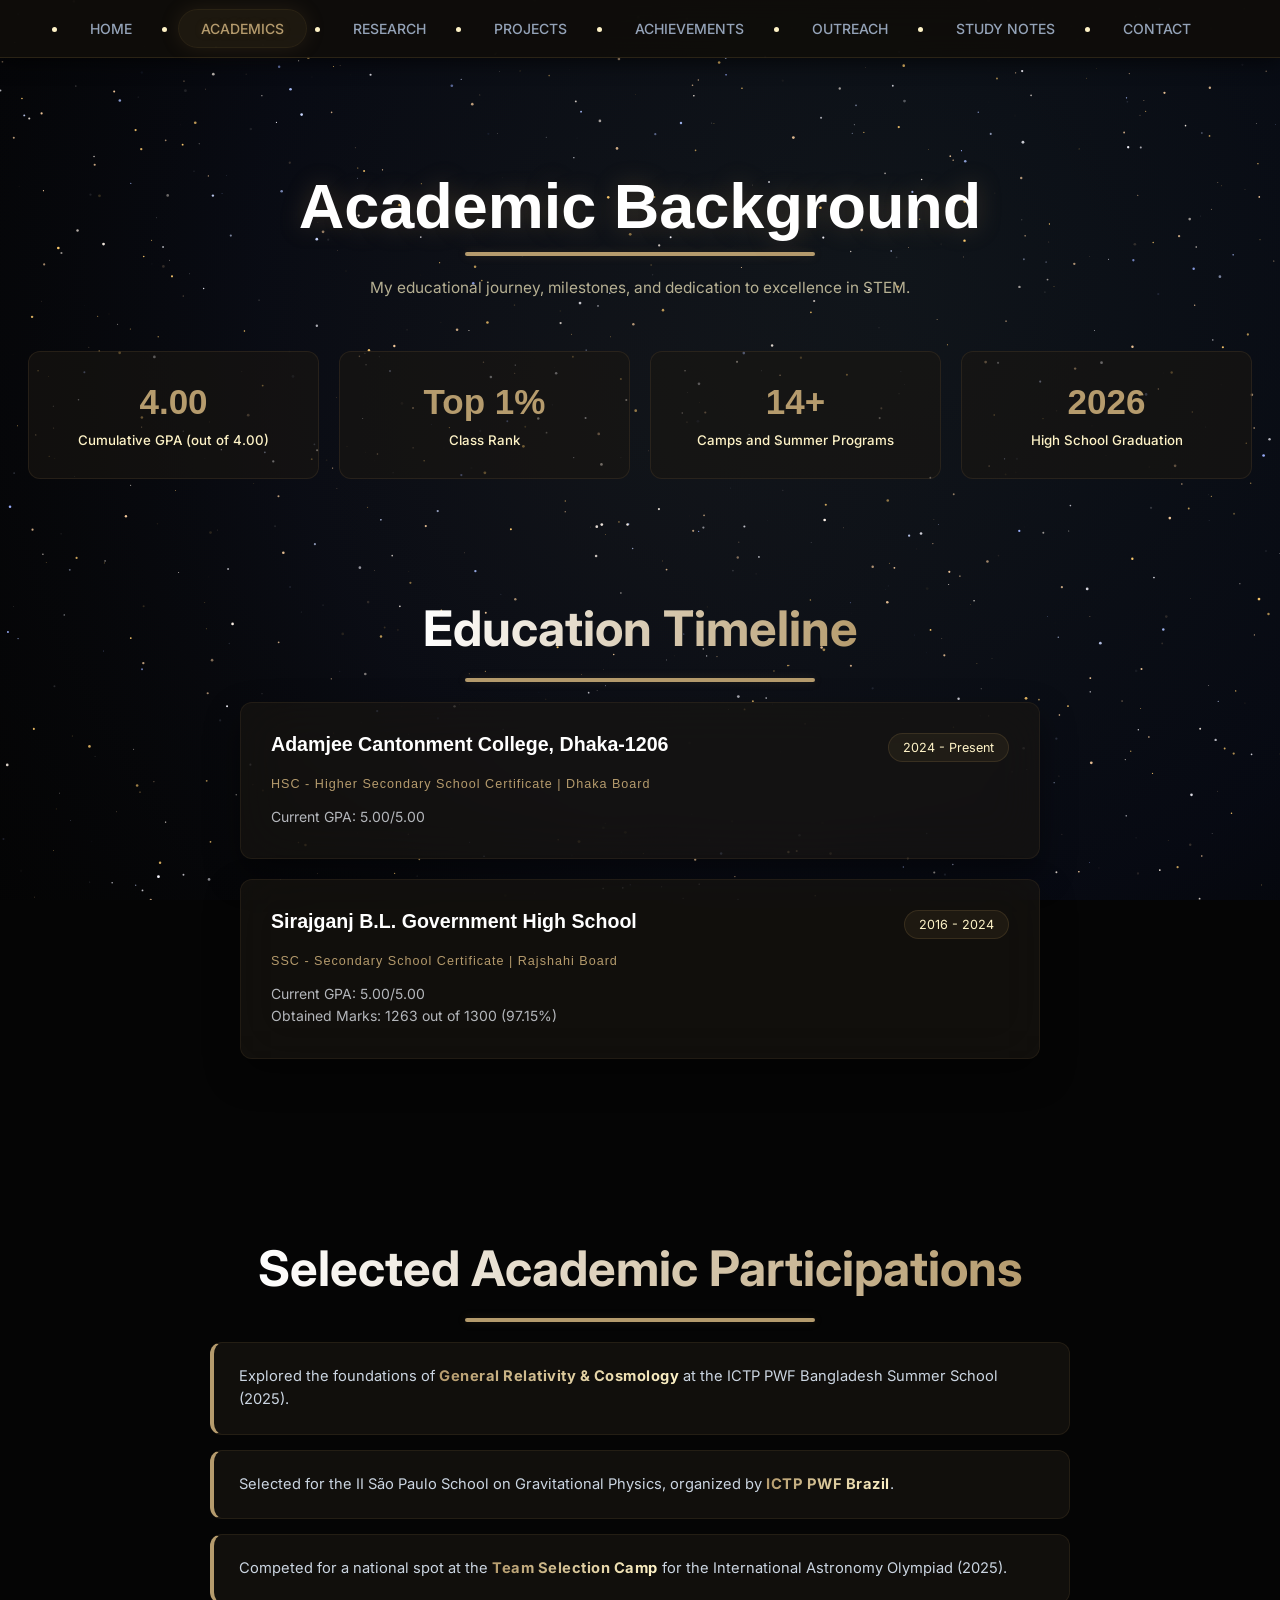
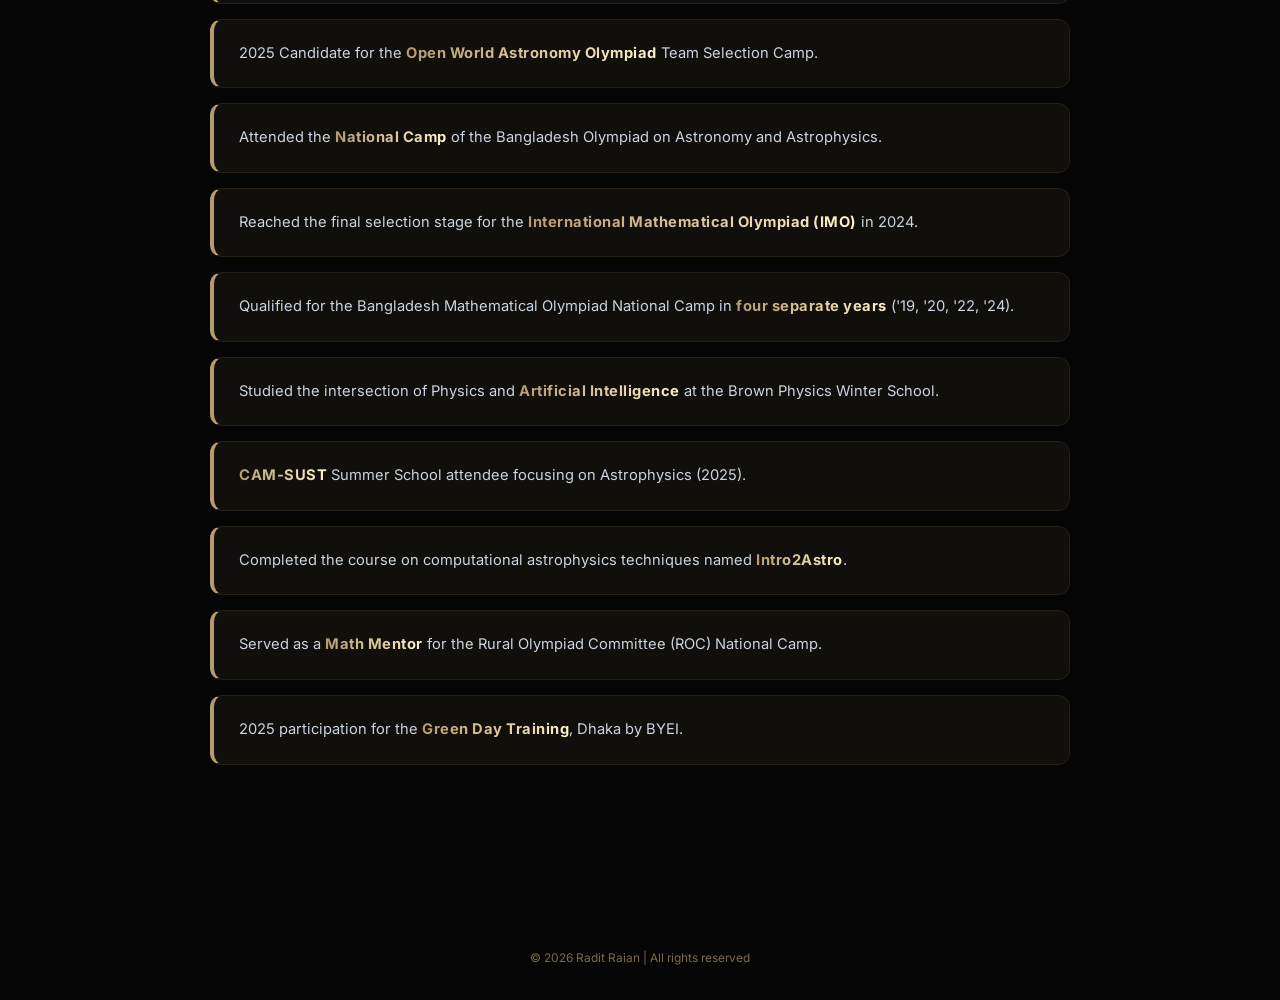
==== academics.html @ 9d78a3fc "Refined Zooming techniques" ====
<!DOCTYPE html>
<html lang="en">
<head>
  <meta charset="UTF-8">
  <meta name="viewport" content="width=device-width, initial-scale=1.0">
  <title>Academics | Radit Raian</title>
  
  <link rel="icon" type="image/png" href="https://i.postimg.cc/Qx4C6gTV/orion.png">

  <link rel="preconnect" href="https://fonts.googleapis.com">
  <link rel="preconnect" href="https://fonts.gstatic.com" crossorigin>
  <link href="https://fonts.googleapis.com/css2?family=Orbitron:wght@400;500;700;900&family=Rajdhani:wght@300;400;500;600;700&display=swap" rel="stylesheet">
  <link href="https://fonts.googleapis.com/css2?family=Inter:wght@400;500;700&family=Roboto:wght@400;700&display=swap" rel="stylesheet">
  
  <link rel="stylesheet" href="styles.css">
</head>
<body>

  <canvas id="cosmos-engine"></canvas>
  
  <div class="aurora-wrap">
    <div class="aurora-wave"></div>
  </div>

  <nav class="navbar">
    <ul class="nav-list">
      <li><a href="index.html" class="nav-link">HOME</a></li>
      <li><a href="academics.html" class="nav-link active">ACADEMICS</a></li>
      <li><a href="research.html" class="nav-link">RESEARCH</a></li>
      <li><a href="projects.html" class="nav-link">PROJECTS</a></li>
      <li><a href="achievements.html" class="nav-link">ACHIEVEMENTS</a></li>
      <li><a href="outreach.html" class="nav-link">OUTREACH</a></li>
      <li><a href="studynotes.html" class="nav-link">STUDY NOTES</a></li>
      <li><a href="contact.html" class="nav-link">CONTACT</a></li>
    </ul>
  </nav>

  <main style="padding-top: 100px;"> 
  
    <section class="academic-hero active">
      <h1 class="hero-title">Academic Background</h1>
      <div class="hero-underline"></div>
      <p class="hero-subtitle">
        My educational journey, milestones, and dedication to excellence in STEM.
      </p>
  
      <div class="stats-grid">
        
        <div class="stat-card">
          <div class="stat-number">4.00</div>
          <div class="stat-label">Cumulative GPA (out of 4.00)</div>
        </div>
  
        <div class="stat-card">
          <div class="stat-number">Top 1%</div>
          <div class="stat-label">Class Rank</div>
        </div>
  
        <div class="stat-card">
          <div class="stat-number">14+</div>
          <div class="stat-label">Camps and Summer Programs</div>
        </div>
  
        <div class="stat-card">
          <div class="stat-number">2026</div>
          <div class="stat-label">High School Graduation</div>
        </div>
  
      </div>
    </section>
  
    <section id="education" class="active" style="margin-top: 0px;">
  
        <div class="section-header-center">
         <h2 class="section-title">Education Timeline</h2>
         <div class="hero-underline"></div>
        </div>
      
      <div class="education-container">
        
        <div class="edu-card">
          <div class="edu-header">
            <div class="edu-info">
              <h3>Adamjee Cantonment College, Dhaka-1206</h3>
            </div>
            <div class="edu-date">2024 - Present</div>
                        <div style="color: #b59b6d; font-family: 'Segoe UI', sans-serif; font-size: 0.9rem; font-weight: 500; margin-top: 5px; letter-spacing: 1px;">
          HSC - Higher Secondary School Certificate | Dhaka Board
        </div>
          </div>
          <p class="edu-desc">
            Current GPA: 5.00/5.00
          </p>
        </div>
  
        <div class="edu-card">
          <div class="edu-header">
            <div class="edu-info">
              <h3>Sirajganj B.L. Government High School</h3>
            </div>
            <div class="edu-date">2016 - 2024</div>
                        <div style="color: #b59b6d; font-family: 'Segoe UI', sans-serif; font-size: 0.9rem; font-weight: 500; margin-top: 5px; letter-spacing: 1px;">
          SSC - Secondary School Certificate | Rajshahi Board
        </div>
          </div>
          <p class="edu-desc">
            Current GPA: 5.00/5.00 <br>
            Obtained Marks: 1263 out of 1300 (97.15%)
          </p>
        </div>
  
      </div>
    </section>

    <section id="participations" class="active" style="margin-top: 60px; margin-bottom: 80px;">
  
  <div class="section-header-center">
    <h2 class="section-title">Selected Academic Participations</h2>
    <div class="hero-underline"></div>
  </div>

  <div class="participation-container">

    <div class="part-card">
      <p class="part-text">
        Explored the foundations of <span class="gradient-text">General Relativity & Cosmology</span> at the ICTP PWF Bangladesh Summer School (2025).
      </p>
    </div>

    <div class="part-card">
      <p class="part-text">
        Selected for the II São Paulo School on Gravitational Physics, organized by <span class="gradient-text">ICTP PWF Brazil</span>.
      </p>
    </div>

    <div class="part-card">
      <p class="part-text">
        Competed for a national spot at the <span class="gradient-text">Team Selection Camp</span> for the International Astronomy Olympiad (2025).
      </p>
    </div>

    <div class="part-card">
      <p class="part-text">
        2025 Candidate for the <span class="gradient-text">Open World Astronomy Olympiad</span> Team Selection Camp.
      </p>
    </div>

    <div class="part-card">
      <p class="part-text">
        Attended the <span class="gradient-text">National Camp</span> of the Bangladesh Olympiad on Astronomy and Astrophysics.
      </p>
    </div>

    <div class="part-card">
      <p class="part-text">
        Reached the final selection stage for the <span class="gradient-text">International Mathematical Olympiad (IMO)</span> in 2024.
      </p>
    </div>

    <div class="part-card">
      <p class="part-text">
        Qualified for the Bangladesh Mathematical Olympiad National Camp in <span class="gradient-text">four separate years</span> ('19, '20, '22, '24).
      </p>
    </div>

    <div class="part-card">
      <p class="part-text">
        Studied the intersection of Physics and <span class="gradient-text">Artificial Intelligence</span> at the Brown Physics Winter School.
      </p>
    </div>

    <div class="part-card">
      <p class="part-text">
        <span class="gradient-text">CAM-SUST</span> Summer School attendee focusing on Astrophysics (2025).
      </p>
    </div>

    <div class="part-card">
      <p class="part-text">
        Completed the course on computational astrophysics techniques named <span class="gradient-text">Intro2Astro</span>.
      </p>
    </div>

    <div class="part-card">
      <p class="part-text">
        Served as a <span class="gradient-text">Math Mentor</span> for the Rural Olympiad Committee (ROC) National Camp.
      </p>
    </div>

    <div class="part-card">
      <p class="part-text">
        2025 participation for the <span class="gradient-text">Green Day Training</span>, Dhaka by BYEI.
      </p>
    </div>

  </div>
</section>
  
  </main>

  <script src="script.js"></script>
</body>

<footer>© 2026 Radit Raian | All rights reserved</footer>

</html>
---- styles.css ----
/* ==========================================================================
   1. CORE RESET & GLOBAL (REFINED ANTIQUE GOLD)
   ========================================================================== */
* { 
    margin: 0; 
    padding: 0; 
    box-sizing: border-box; 
}

html {
    width: 100%; 
    min-height: 100%;
    background: #050505; 
    font-size: 14px; /* Standard base for rem scaling */
    font-family: 'Inter', sans-serif; 
    scroll-behavior: smooth;
    overflow-x: hidden;
}

body {
    width: 100%; 
    min-height: 100%;
    background: transparent; 
    color: #fef3c7; /* Soft parchment text */
}


/* ==========================================================================
   2. CANVAS & AURORA (DUSK AMBER BLOOM)
   ========================================================================== */
#cosmos-engine {
    position: fixed; 
    top: 0; 
    left: 0;
    width: 100vw; 
    height: 100vh;
    z-index: -1; 
    display: block;
}

.aurora-wrap {
    position: fixed; 
    top: 0; 
    left: 0;
    width: 100%; 
    height: 100%;
    pointer-events: none; 
    overflow: hidden;
    z-index: -2; 
}

.aurora-wave {
    position: absolute;
    top: -25%; 
    left: -25%;
    width: 150%; 
    height: 150%;
    /* Muted Amber Nebula */
    background: radial-gradient(
        circle at center,
        rgba(154, 124, 73, 0.06) 0%,   /* Soft Antique Gold */
        rgba(101, 87, 53, 0.03) 40%,   /* Faded Sepia */
        transparent 75%
    );
    filter: none; 
    animation: auroraPulse 2000s ease-in-out infinite alternate;
    will-change: transform, opacity;
    transform: translateZ(0); 
    pointer-events: none;
}

@keyframes auroraPulse {
    0% { transform: scale(1); opacity: 0.3; }
    100% { transform: scale(1.15); opacity: 0.5; }
}

@keyframes auroraMove {
    0% { transform: rotate(0deg) translateX(0); }
    50% { transform: rotate(25deg) translateX(60px); }
    100% { transform: rotate(0deg) translateX(0); }
}


/* ==========================================================================
   3. HEADER NAVIGATION (ANTIQUE GLASS)
   ========================================================================== */
header.top-panel {
    position: fixed; 
    top: 0; 
    left: 0;
    width: 100%; 
    height: 85px;
    background: rgba(15, 13, 10, 0.94); /* Warm dark panel */
    backdrop-filter: blur(15px);
    -webkit-backdrop-filter: blur(15px);
    border-bottom: 1px solid rgba(154, 124, 73, 0.15); /* Faded metallic edge */
    display: flex; 
    justify-content: center; 
    align-items: center;
    z-index: 1000;
}

.nav-list { 
    display: flex; 
    gap: 24px; 
}

.nav-link {
    color: #94a3b8; 
    text-decoration: none; 
    font-weight: 500;
    padding: 10px 22px; 
    border-radius: 50px;
    transition: all 0.4s ease;
}

.nav-link.active, .nav-link:hover {
    color: #b59b6d; /* Muted Gold Text */
    background: rgba(154, 124, 73, 0.1);
    box-shadow: 0 0 20px rgba(154, 124, 73, 0.15);
    border: 1px solid rgba(154, 124, 73, 0.1);
    text-shadow: 0 0 10px rgba(154, 124, 73, 0.2);
}


/* ==========================================================================
   4. HERO SECTION (FADED GLOW)
   ========================================================================== */
#hero { 
    min-height: 100vh; 
    display: flex; 
    align-items: center; 
    justify-content: center; 
    padding-top: 85px; 
    max-width: 1400px; 
    margin: 0 auto; 
}

.hero-grid { 
    display: grid; 
    grid-template-columns: 1.2fr 0.8fr; 
    gap: 60px; 
    align-items: center; 
    width: 100%; 
    padding: 0 2rem; 
}

.hero-text-content { 
    text-align: left; 
}

.name-title { 
    font-size: clamp(2.8rem, 6vw, 4.5rem); 
    font-weight: 700; 
    margin-bottom: 8px; 
    color: #ffffff; 
    letter-spacing: -1.5px; 
    text-shadow: 0 0 25px rgba(154, 124, 73, 0.3); /* */
}

.subtitle { 
    font-size: 1.4rem; 
    color: #b59b6d; /* Muted Antique Gold */
    font-weight: 500; 
    margin-bottom: 25px; 
    text-shadow: 0 0 15px rgba(154, 124, 73, 0.2); 
}

.title-divider { 
    width: 350px; 
    height: 3px; 
    margin: 0px 0 16px; 
    background: linear-gradient(90deg, transparent, #b59b6d, transparent); 
    opacity: 0.5;
}

.bio-text {
    font-family: 'Segoe UI', sans-serif; 
    font-weight: 300; 
    font-size: 1.05rem; 
    line-height: 1.5;
    color: rgba(254, 243, 199, 0.8); 
    text-align: justify;
    margin-top: 10px; 
    margin-bottom: 30px; 
    max-width: 600px;
}

.social-links { 
    display: flex; 
    gap: 15px; 
    margin-bottom: 30px; 
}

.social-btn {
    width: 42px; 
    height: 42px; 
    border-radius: 50%;
    background: rgba(255, 255, 255, 0.05); 
    border: 1px solid rgba(154, 124, 73, 0.2);
    display: flex; 
    justify-content: center; 
    align-items: center; 
    transition: all 0.3s ease; 
    color: #fff;
}

.social-btn:hover { 
    background: rgba(45, 40, 30, 0.5); 
    border-color: #b59b6d; 
    transform: translateY(-4px); 
    box-shadow: 0 10px 25px rgba(0, 0, 0, 0.3); 
}

.social-btn svg { 
    width: 20px; 
    height: 20px; 
    fill: currentColor; 
}

.hero-image-content { 
    display: flex; 
    justify-content: center; 
    align-items: center; 
}

.profile-wrapper { 
    width: 360px; 
    height: 360px; 
    border-radius: 50%; 
    transition: transform 0.5s ease; 
}

.profile-pic { 
    width: 100%; 
    height: 100%; 
    border-radius: 50%; 
    object-fit: cover; 
    border: 4px solid rgba(154, 124, 73, 0.25); 
    box-shadow: 0 20px 60px rgba(0, 0, 0, 0.7), 0 0 50px rgba(154, 124, 73, 0.15); 
}

.profile-wrapper:hover { 
    transform: scale(1.03); 
}


/* ==========================================================================
   5. SECTIONS & STATS 
   ========================================================================== */
section:not(#hero) { 
    max-width: 1400px; 
    margin: 0 auto; 
    padding: 5rem 2rem; /* Reduced from 100px to be more compact */
    opacity: 0; 
    transform: translateY(2rem); 
    transition: all 0.8s cubic-bezier(0.4, 0, 0.2, 1); 
}

section.active { 
    opacity: 1; 
    transform: translateY(0); 
}

.stats-group { 
    display: grid; 
    grid-template-columns: repeat(3, 1fr); 
    gap: 15px; 
    margin-bottom: 40px; 
    width: 100%;
}

.stat-tag {
    display: flex; 
    justify-content: center; 
    align-items: center;
    width: 100%;
    padding: 12px 10px; 
    border-radius: 50px;
    background: rgba(45, 40, 30, 0.5); /* */
    border: 1px solid rgba(154, 124, 73, 0.25); 
    font-family: 'Segoe UI', sans-serif; 
    font-size: 0.95rem; 
    font-weight: 600; 
    color: #b59b6d; /* */
    transition: all 0.3s ease;
    cursor: default;
}

.stat-tag:hover { 
    background: rgba(154, 124, 73, 0.12); 
    border-color: #b59b6d; 
    transform: translateY(-3px); 
    box-shadow: 0 8px 20px rgba(154, 124, 73, 0.1);
}

@media (max-width: 768px) {
    .stats-group {
        grid-template-columns: repeat(2, 1fr);
    }
}


/* ==========================================================================
   6. GRID & ANTIQUE GLASS CARDS
   ========================================================================== */
.grid { 
    display: grid; 
    grid-template-columns: repeat(auto-fit, minmax(320px, 1fr)); 
    gap: 30px; 
}

.item, .narrative-card, .edu-card { 
    background: rgba(25, 22, 18, 0.6) !important; /* Muted Espresso */
    backdrop-filter: blur(25px); 
    border-radius: 25px; 
    border: 1px solid rgba(154, 124, 73, 0.12) !important; 
    padding: 55px 40px; 
    text-align: center; 
    transition: all 0.5s ease; 
    box-shadow: 0 15px 35px rgba(0, 0, 0, 0.4);
}

.item:hover, .edu-card:hover { 
    transform: translateY(-12px); 
    border-color: rgba(154, 124, 73, 0.35) !important; 
    background: rgba(25, 22, 18, 0.7) !important;
    box-shadow: 0 25px 60px rgba(0, 0, 0, 0.6), 0 0 30px rgba(154, 124, 73, 0.08); 
}


/* ==========================================================================
   7. FOOTER & SCROLLBAR
   ========================================================================== */
footer { 
    text-align: center; 
    padding: 35px 0; 
    font-size: 0.85rem; 
    color: #7d6a4a; 
}

::-webkit-scrollbar { 
    width: 6px; 
}

::-webkit-scrollbar-track { 
    background: #050505; 
}

::-webkit-scrollbar-thumb { 
    background: linear-gradient(180deg, #b59b6d, #7d6a4a); 
    border-radius: 10px; 
}

::selection { 
    background: rgba(154, 124, 73, 0.2); 
    color: #fff; 
}


/* ==========================================================================
   8. RESPONSIVE & ACADEMICS
   ========================================================================== */
@media (max-width: 1024px) {
    .hero-grid { grid-template-columns: 1fr; text-align: center; gap: 40px; }
    .hero-text-content { text-align: center; align-items: center; }
    .social-links, .stats-group { justify-content: center; }
    .hero-image-content { order: -1; }
    .profile-wrapper { width: 300px; height: 300px; }
}

section.active {
    opacity: 1 !important;
    transform: translateY(0) !important;
    visibility: visible !important;
}

.edu-info h3 { font-size: 1.4rem; color: #ffffff; margin-bottom: 5px; font-family: 'Segoe UI', sans-serif; font-weight: 700; }
.edu-degree { color: #b59b6d; font-size: 1rem; font-family: 'Segoe UI', sans-serif;text-align: left !important; }
.edu-date { font-size: 0.9rem; color: #fef3c7; background: rgba(154, 124, 73, 0.1); padding: 6px 14px; border-radius: 20px; border: 1px solid rgba(154, 124, 73, 0.2); }
.edu-desc { color: rgba(209, 213, 219, 0.85); font-size: 1rem; line-height: 1.7; }

/* ==========================================================================
   CV SECTION & RESEARCH GRID (REFINED ANTIQUE GOLD)
   ========================================================================== */

/* --- 1. KILL THE SECTION GAP --- */
#cv-section-wrapper {
    padding-top: 0 !important;   /* Overrides the global 100px padding */
    margin-top: -60px !important; /* Pulls it up into the Research Interest section's bottom gap */
}

/* --- 2. THE CARD (Centering & Proximity) --- */
.cv-status-card {
    display: flex !important;
    flex-direction: column !important;
    align-items: center !important;
    justify-content: center !important;
    max-width: 800px;
    margin: 0 auto !important;
    padding: 0 !important;      /* Removes internal space inside the card */
    background: transparent;    /* Makes it look seamless with the starfield */
    border: none;               /* Removes border so only the big button shows */
}

/* --- 3. THE BIG BUTTON (Antique Gold Re-skin) --- */
.btn-beyond {
    display: inline-flex !important;   /* Centers icon and text */
    align-items: center !important;    /* Pulls icon down to text center */
    justify-content: center !important;
    gap: 15px;                         
    padding: 18px 45px;                /* Larger hit-area */
    background: #b59b6d;               /* Muted Antique Gold */
    color: #050505 !important;         /* Dark contrast for premium look */
    border-radius: 50px;
    text-decoration: none !important;
    font-family: 'Segoe UI', sans-serif;
    font-weight: 700;
    font-size: 1.15rem;                /* Bigger font for better visibility */
    line-height: 1 !important;         /* Deletes ghost spacing */
    transition: all 0.3s ease;
    box-shadow: 0 0 20px rgba(181, 155, 109, 0.3);
}

.btn-beyond i {
    font-size: 1.4rem;
    display: flex !important;
    align-items: center !important;
    line-height: 0 !important;         /* Mathematical centering */
    margin-top: 1px !important;
}

.btn-beyond:hover {
    background: #c9b084;               /* Lighter gold hover state */
    transform: translateY(-3px);
    box-shadow: 0 10px 25px rgba(181, 155, 109, 0.5);
}

/* --- Research Grid Layout --- */
.research-initiative-grid {
    display: grid;
    grid-template-columns: repeat(3, 1fr);
    gap: 30px;
    max-width: 1200px;
    margin: 40px auto;
    padding: 0 20px;
}

/* --- The Research Card (Espresso Glass) --- */
.research-box {
    background: rgba(25, 22, 18, 0.6);
    border: 1px solid rgba(154, 124, 73, 0.15);
    border-radius: 1.25rem;
    overflow: hidden;
    transition: all 0.3s ease;
    display: flex;
    flex-direction: column;
}

.research-box:hover {
    transform: translateY(-10px);
    border-color: #b59b6d; /* Muted Gold glow on hover */
    box-shadow: 0 15px 40px rgba(0, 0, 0, 0.6), inset 0 0 15px rgba(154, 124, 73, 0.05);
}

/* --- Top Image Styling --- */
.box-image-wrap {
    width: 100%;
    height: 180px;
    overflow: hidden;
    border-bottom: 1px solid rgba(154, 124, 73, 0.15);
}

.box-image-wrap img {
    width: 100%;
    height: 100%;
    object-fit: cover; /* Ensures image fills space without stretching */
    filter: none !important; /* Ensuring no image filters are applied as per order */
    transition: transform 0.5s ease;
}

.research-box:hover .box-image-wrap img {
    transform: scale(1.1); /* Subtle zoom on hover */
}

/* --- Internal Content --- */
.box-content {
    padding: 25px;
    text-align: center;
    display: flex;
    flex-direction: column;
    align-items: center;
}

.box-content h3 {
    font-family: 'Segoe UI', sans-serif;
    color: #ffffff;
    font-size: 1.4rem;
    margin-bottom: 12px;
}

.box-content p {
    color: #d1d5db; /* Desaturated grey for old-paper feel */
    font-size: 0.9rem;
    line-height: 1.5;
    margin-bottom: 20px;
    height: 60px; /* Keeps button alignment consistent */
}

/* --- Mobile Responsiveness --- */
@media (max-width: 900px) {
    .research-initiative-grid {
        grid-template-columns: 1fr;
    }
}

/* ======================== EDUCATION SECTION (REFINED ANTIQUE GOLD) ======================== */

/* 1. The Container */
.education-container {
  display: flex;
  flex-direction: column;
  gap: 20px;
  max-width: 800px;
  margin: 0 auto;
}

/* 2. The Card Design */
.edu-card {
  background: rgba(25, 22, 18, 0.6); /* Muted Espresso Glass */
  border: 1px solid rgba(154, 124, 73, 0.15); /* Faded metallic edge */
  border-radius: 12px;
  padding: 30px;
  transition: all 0.3s ease;
  position: relative;
  overflow: hidden;
}

/* 3. Hover Effect (The Amber Glow) */
.edu-card:hover {
  background: rgba(154, 124, 73, 0.1);
  border-color: rgba(181, 155, 109, 0.4);
  transform: translateY(-5px);
  box-shadow: 0 10px 30px rgba(0, 0, 0, 0.5), inset 0 0 15px rgba(154, 124, 73, 0.05);
  align-items: flex-start; /* Ensures content pins to the left */
}

/* 4. Header Layout */
.edu-header {
  display: flex;
  justify-content: space-between;
  align-items: flex-start;
  margin-bottom: 15px;
  flex-wrap: wrap;
  gap: 10px;
}

.edu-info h3 {
  font-size: 1.4rem;
  color: #ffffff;
  margin-bottom: 5px;
  font-family: 'Segoe UI', sans-serif;
  font-weight: 700;
}

.edu-degree {
  color: #b59b6d; /* Muted Antique Gold */
  font-size: 1rem;
  font-family: 'Inter', sans-serif;
  text-align: left !important; /* Forces left alignment for all children */
}

/* 5. The Date Bubble */
.edu-date {
  font-size: 0.9rem;
  color: #fef3c7;
  background: rgba(154, 124, 73, 0.1);
  padding: 6px 14px;
  border-radius: 20px;
  border: 1px solid rgba(154, 124, 73, 0.2);
}

/* 6. Description Text */
.edu-desc {
  color: rgba(209, 213, 219, 0.85);
  font-size: 1rem;
  line-height: 1.6;
  text-align: left !important; /* Forces left alignment for all children */
}

/* ======================== ACADEMIC HERO HEADER ======================== */

.academic-hero {
  text-align: center;
  padding: 20px 20px;
  max-width: 1000px;
  margin: -40px auto 0 auto;
}

.hero-title {
  font-size: 4.5rem;
  font-weight: 700;
  color: #ffffff;
  margin-bottom: 10px;
  font-family: 'Segoe UI', sans-serif;
  text-shadow: 0 0 25px rgba(154, 124, 73, 0.3);
}

.hero-underline {
  width: 350px;
  height: 4px;
  background-color: #b59b6d; /* Muted Gold Color */
  margin: 0 auto 20px auto;
  border-radius: 2px;
  box-shadow: 0 0 10px rgba(154, 124, 73, 0.2);
}

.hero-subtitle {
  color: rgba(254, 243, 199, 0.7);
  font-size: 1.1rem;
  max-width: 600px;
  margin: 0 auto 50px auto;
  line-height: 1.6;
}

/* Stats Grid Layout */
.stats-grid {
  display: grid;
  grid-template-columns: repeat(auto-fit, minmax(200px, 1fr));
  gap: 20px;
}

/* Individual Stat Cards */
.stat-card {
  background: rgba(25, 22, 18, 0.6);
  border: 1px solid rgba(154, 124, 73, 0.15);
  padding: 30px 20px;
  border-radius: 12px;
  transition: all 0.3s ease;
}

.stat-card:hover {
  transform: translateY(-5px);
  border-color: #b59b6d;
  background: rgba(154, 124, 73, 0.1);
}

/* The Numbers */
.stat-number {
  font-size: 2.5rem;
  font-weight: 700;
  color: #b59b6d; /* Muted Gold */
  margin-bottom: 10px;
  font-family: 'Segoe UI', sans-serif;
}

/* The Labels */
.stat-label {
  color: #fef3c7;
  font-size: 0.95rem;
  font-weight: 500;
}

/* ======================== FORCE CENTER FIX ======================== */

.section-header-center {
  width: 100% !important;
  display: flex !important;
  flex-direction: column !important;
  align-items: center !important;
  justify-content: center !important;
  text-align: center !important;
  margin-top: -20px !important;
}

.section-header-center .section-title {
  font-size: 3.5rem !important;
  font-weight: 700 !important;
  text-align: center !important;
  margin: 0 auto 20px auto;
  display: inline-block !important;
  background: linear-gradient(90deg, #ffffff, #b59b6d); /* White-to-Gold Gradient */
  -webkit-background-clip: text;
  -webkit-text-fill-color: transparent;
}

.section-header-center .hero-underline {
  margin-left: auto !important;
  margin-right: auto !important;
  background-color: #b59b6d !important;
}

/* ======================== PARTICIPATION LIST (ANTIQUE STYLE) ======================== */

.participation-container {
  max-width: 900px;
  margin: 0 auto;
  display: flex;
  flex-direction: column;
  gap: 15px;
  padding: 0 20px;
}

.part-card {
  background: rgba(25, 22, 18, 0.6);
  border: 1px solid rgba(154, 124, 73, 0.15);
  padding: 22px 25px;
  border-radius: 12px;
  border-left: 4px solid #b59b6d; /* Antique Gold Sidebar */
  transition: all 0.3s ease;
  position: relative;
  overflow: hidden;
}

.part-card:hover {
  background: rgba(154, 124, 73, 0.1);
  transform: translateX(10px);
  border-color: rgba(181, 155, 109, 0.4);
  box-shadow: 0 4px 20px rgba(0, 0, 0, 0.3);
}

.part-text {
  color: #cbd5e1;
  font-size: 1.05rem;
  line-height: 1.6;
  margin: 0;
  font-family: 'Inter', sans-serif;
}

.gradient-text {
  background: linear-gradient(90deg, #b59b6d, #fef3c7); /* Gold-to-Parchment Gradient */
  -webkit-background-clip: text;
  background-clip: text;
  -webkit-text-fill-color: transparent;
  color: transparent;
  font-weight: 700;
  font-family: 'Inter', sans-serif;
  letter-spacing: 0.5px;
}

/* ======================== VISIBLE NAVIGATION BAR ======================== */
.navbar {
  display: flex;
  justify-content: center;
  align-items: center;
  padding: 20px 0;
  position: fixed;
  width: 100%;
  top: 0;
  left: 0;
  z-index: 1000;
  background: rgba(15, 13, 10, 0.94); /* Warm Dark Panel */
  backdrop-filter: blur(15px);
  border-bottom: 1px solid rgba(154, 124, 73, 0.2); 
  box-shadow: 0 4px 20px rgba(0, 0, 0, 0.6);
}

/* ==========================================================================
   RESEARCH PAGE (FULL EXPANDED ANTIQUE GOLD THEME - NO IMAGE FILTERS)
   ========================================================================== */

/* --- 1. Top Introduction Box --- */
.research-intro-box {
    max-width: 900px;
    margin: 0 auto 50px auto;
    /* Muted Espresso Glass logic */
    background: rgba(25, 22, 18, 0.6); 
    border: 1px solid rgba(154, 124, 73, 0.15);
    padding: 30px;
    border-radius: 12px;
    text-align: center;
    color: #dbd7d1; /* Desaturated grey for old-paper feel */
    font-size: 1.1rem;
    line-height: 1.6;
    backdrop-filter: blur(5px);
    transition: all 0.4s ease;
}

.blue-highlight {
    /* Updated from blue to Antique Gold */
    color: #b59b6d; 
    font-weight: 700;
}

/* --- 2. The Main Card Container --- */
.project-long-card {
    max-width: 950px; 
    margin: 0 auto 40px auto;
    background: rgba(25, 22, 18, 0.75);
    /* Faded Gold Border logic */
    border: 1px solid rgba(154, 124, 73, 0.15); 
    border-radius: 16px;
    padding: 30px; 
    transition: all 0.3s ease;
    overflow: hidden;
    position: relative;
}

/* Hover Effect: Lifts up and soft amber glow */
.project-long-card:hover {
    border-color: rgba(181, 155, 109, 0.4);
    transform: translateY(-5px);
    box-shadow: 0 15px 40px rgba(0, 0, 0, 0.6), inset 0 0 20px rgba(154, 124, 73, 0.05);
}

/* --- 3. The Split Layout (Image Left, Text Right) --- */
.project-grid-layout {
    display: flex !important; 
    flex-direction: row;
    align-items: stretch;     
    gap: 35px;                
}

/* The Image Box column */
.project-img-col {
    flex: 0 0 320px; 
    border-radius: 12px;
    overflow: hidden;
    border: 1px solid rgba(154, 124, 73, 0.2);
    position: relative;
    min-height: 240px; 
}

.project-img {
    width: 100%;
    height: 100%;
    object-fit: cover; 
    /* EFFECT REMOVED: No sepia or brightness filters applied here */
    filter: none !important; 
    display: block;
    transition: transform 0.6s cubic-bezier(0.165, 0.84, 0.44, 1);
}

/* Image zooms slightly when you hover the card */
.project-long-card:hover .project-img {
    transform: scale(1.1);
}

/* The Text Content column */
.project-content-col {
    flex: 1; 
    display: flex;
    flex-direction: column;
    justify-content: center; 
}

/* --- 4. Typography & Details --- */
.project-title-group h3 {
    color: #ffffff;
    font-size: 1.8rem;
    margin: 0 0 5px 0;
    font-family: 'Segoe UI', sans-serif;
    font-weight: 700;
    letter-spacing: 0.5px;
    text-shadow: 0 0 15px rgba(154, 124, 73, 0.2);
}

.project-subtitle {
    /* Antique Gold Subtitle */
    color: #b59b6d; 
    font-size: 0.95rem;
    font-weight: 500;
    display: block;
    margin-bottom: 15px;
    font-family: 'Segoe UI', sans-serif;
    text-transform: uppercase;
    letter-spacing: 1.2px;
}

.project-description {
    color: #929191; 
    font-size: 1.05rem;
    line-height: 1.7;
    margin-bottom: 25px;
}

/* --- 5. Buttons (Synced with Antique Gold logic) --- */
.project-buttons {
    display: flex;
    gap: 15px;
    margin-top: auto; 
}

.btn-research, .btn-research-outline {
    padding: 10px 24px;
    border-radius: 30px;
    text-decoration: none;
    font-size: 0.9rem;
    font-weight: 600;
    transition: all 0.3s ease;
    font-family: 'Segoe UI', sans-serif;
    display: inline-flex;
    align-items: center;
    gap: 8px; 
    letter-spacing: 0.5px;
}

/* Primary Muted Gold Button */
.btn-research {
    border: 1px solid rgba(154, 124, 73, 0.4);
    color: #b59b6d;
    background: rgba(154, 124, 73, 0.08);
}

.btn-research:hover {
    background: #b59b6d;
    color: #050505; 
    transform: translateY(-2px);
    box-shadow: 0 5px 20px rgba(181, 155, 109, 0.3);
}

/* Secondary Outline Button */
.btn-research-outline {
    border: 1px solid rgba(154, 124, 73, 0.15);
    color: #94a3b8;
    background: transparent;
}

.btn-research-outline:hover {
    border-color: #b59b6d;
    color: #fef3c7;
    transform: translateY(-2px);
}

/* --- 6. Mobile Responsiveness --- */
@media (max-width: 850px) {
    .project-grid-layout {
        flex-direction: column !important;
        gap: 20px;
    }
    
    .project-img-col {
        width: 100%;
        flex: none;
        height: 220px; 
    }
    
    .project-long-card {
        padding: 25px;
    }
}

/* ================= PROJECTS PAGE SPECIFIC (REFINED ANTIQUE GOLD) ================= */

.project-container {
    max-width: 1050px;
    margin: 0 auto;
    padding: 0 20px;
}

.project-feature-card {
    /* Muted Espresso Glass logic */
    background: rgba(25, 22, 18, 0.65);
    border: 1px solid rgba(154, 124, 73, 0.15);
    border-radius: 20px;
    padding: 40px;
    backdrop-filter: blur(12px);
    transition: all 0.4s ease;
}

/* Hover Effect: Soft Golden Lift */
.project-feature-card:hover {
    border-color: rgba(181, 155, 109, 0.4);
    transform: translateY(-5px);
    box-shadow: 0 15px 40px rgba(0, 0, 0, 0.6), inset 0 0 25px rgba(154, 124, 73, 0.05);
}

.project-feature-grid {
    display: grid;
    grid-template-columns: 1.1fr 0.9fr;
    gap: 40px;
    margin-bottom: 40px;
    align-items: start; 
}

/* --- Improved Image Box for Scientific Plots --- */
.project-img-box {
    position: relative;
    border-radius: 12px;
    overflow: hidden;
    border: 1px solid rgba(154, 124, 73, 0.25);
    background: rgba(0, 0, 0, 0.3); 
    height: auto; 
}

.feature-img {
    width: 100%;
    height: auto;
    display: block;
    object-fit: contain; 
    /* IMAGE FILTER REMOVED: Keeping plot data original and clear */
    filter: none !important; 
    transition: transform 0.4s ease;
}

.project-img-box:hover .feature-img {
    transform: scale(1.02); 
}

/* --- Accuracy Badge Refinement --- */
.accuracy-badge {
    position: absolute;
    top: 12px;
    right: 12px;
    /* Updated to Muted Antique Gold */
    background: #b59b6d; 
    color: #050505; /* Contrast color for readability */
    padding: 6px 14px;
    border-radius: 20px;
    font-family: 'Segoe UI', sans-serif;
    font-weight: 700;
    font-size: 0.85rem;
    box-shadow: 0 0 15px rgba(181, 155, 109, 0.3);
    z-index: 10;
}

/* --- Tool Tags --- */
.tool-tags {
    display: flex;
    flex-wrap: wrap;
    gap: 8px;
    margin: 15px 0;
}

.tool-tags span {
    background: rgba(154, 124, 73, 0.1);
    border: 1px solid rgba(154, 124, 73, 0.2);
    /* Faded Gold Text */
    color: #fef3c7; 
    padding: 4px 12px;
    border-radius: 6px;
    font-size: 0.8rem;
    font-weight: 600;
    font-family: 'Inter', sans-serif;
    letter-spacing: 0.5px;
}

/* --- Detail Columns --- */
.project-details-grid {
    display: grid;
    grid-template-columns: repeat(3, 1fr);
    gap: 25px;
    border-top: 1px solid rgba(154, 124, 73, 0.15);
    padding-top: 30px;
}

.detail-item h4 {
    /* Muted Antique Gold */
    color: #b59b6d; 
    font-family: 'Segoe UI', sans-serif;
    font-size: 1.15rem;
    margin-bottom: 12px;
    display: flex;
    align-items: center;
    gap: 8px;
    letter-spacing: 0.5px;
}

.detail-item ul {
    list-style: none;
    padding: 0;
}

.detail-item li {
    color: #ffffff; /* Desaturated grey for old-paper feel */
    font-size: 0.9rem;
    margin-bottom: 8px;
    display: flex;
    gap: 8px;
    line-height: 1.4;
}

.detail-item li::before {
    content: '▹';
    color: #ffffff; /* Golden bullet point */
    font-weight: bold;
}

.project-footer-note {
    margin-top: 30px;
    padding-top: 20px;
    border-top: 1px dotted rgba(154, 124, 73, 0.15);
    font-size: 0.85rem;
    color: #7d6a4a; /* Muted brown-gold */
    text-align: center;
}

/* --- Responsive Layout --- */
@media (max-width: 850px) {
    .project-feature-grid {
        grid-template-columns: 1fr;
        gap: 25px;
    }
    
    .project-details-grid {
        grid-template-columns: 1fr;
        gap: 20px;
    }
    
    .project-img-box {
        max-height: 300px; 
    }

    .project-feature-card {
        padding: 25px;
    }
}
/* ==========================================================================
   OUTREACH & EXPERIENCE (MUTED ANTIQUE GOLD THEME)
   ========================================================================== */

/* --- Greyish Cosmic Slate Theme (Refined to Deep Espresso) --- */
.outreach-page {
    background-color: #050505 !important; /* Deep black for gold contrast */
}

.outreach-main {
    padding-top: 100px;
    padding-bottom: 80px;
}

/* --- The Glowing Headline (Amber "Old Light" Glow) --- */
.talk-headline {
    font-family: 'Inter', sans-serif;
    font-size: 2.2rem !important; 
    font-weight: 800 !important;
    line-height: 1.1;
    color: #ffffff;
    margin-bottom: 20px;
    /* Soft Sepia Halo */
    text-shadow: 0 0 15px rgba(181, 155, 109, 0.4), 
                 0 0 30px rgba(181, 155, 109, 0.2);
}

.outreach-tag {
    color: #b59b6d; /* Muted Antique Gold */
    font-family: 'Segoe UI', sans-serif;
    font-weight: 700;
    font-size: 1.1rem;
    text-transform: uppercase;
    letter-spacing: 3px;
    margin-bottom: 5px;
    display: block;
}

/* --- Card Refinements (Espresso Glass) --- */
.featured-talk-card {
    display: flex;
    max-width: 1100px;
    margin: 0 auto 60px;
    /* Espresso Glass Tint */
    background: rgba(25, 22, 18, 0.6); 
    border: 1px solid rgba(154, 124, 73, 0.15);
    border-radius: 24px;
    overflow: hidden;
    backdrop-filter: blur(20px);
    box-shadow: 0 20px 50px rgba(0, 0, 0, 0.4);
}

.talk-image-box {
    flex: 1;
    min-height: 25px;
}

.talk-image-box img {
    width: 100%;
    height: 100%;
    object-fit: cover;
    filter: none !important; /* Keeping images original as per order */
}

.talk-details {
    flex: 1.4;
    padding: 50px;
    display: flex;
    flex-direction: column;
    justify-content: center;
}

/* --- Pulsing Timeline (Gold) --- */
.exp-timeline {
    border-left: 2px solid rgba(154, 124, 73, 0.15);
    padding-left: 30px;
    margin-left: 20px;
    max-width: 900px;
    margin: 0 auto;
}

.exp-marker.pulsing {
    position: absolute;
    left: -37px;
    top: 8px;
    width: 12px;
    height: 12px;
    background: #b59b6d; /* Golden marker pulse */
    border-radius: 50%;
    animation: markerPulse 2s infinite ease-in-out;
}

@keyframes markerPulse {
    0% { box-shadow: 0 0 0 0 rgba(181, 155, 109, 0.7); }
    70% { box-shadow: 0 0 0 12px rgba(181, 155, 109, 0); }
    100% { box-shadow: 0 0 0 0 rgba(181, 155, 109, 0); }
}

.role-title {
    color: #fef3c7; /* Soft parchment white */
    font-family: 'Segoe UI', sans-serif;
    font-weight: 700;
    margin-bottom: 10px;
    display: block;
}

.talk-description, .card-description, .note-description {
    line-height: 1.8 !important;   /* Increases space between text lines */
    margin-bottom: 20px !important; /* Space before the next element */
    font-size: 1.1rem !important; 
    color: #fef3c7;                /* Slightly softer white to reduce visual noise */
}

/* --- Large Experience Header --- */
.experience-header-large {
    font-family: 'Inter', sans-serif;
    font-size: 2.8rem !important; 
    text-align: center;
    color: #fff;
    margin: 80px 0 50px;
    text-shadow: 0 0 20px rgba(181, 155, 109, 0.4); /* Amber star-glow */
}

/* --- Grid Container --- */
.glass-exp-grid {
    display: flex;
    flex-direction: column;
    gap: 35px;
    max-width: 1100px;
    margin: 0 auto;
    padding: 0 20px;
}

/* --- The Floating Glass Card (Espresso & Amber) --- */
.glass-exp-card {
    display: flex;
    background: rgba(25, 22, 18, 0.6); 
    border: 1px solid rgba(154, 124, 73, 0.15);
    border-radius: 25px;
    padding: 45px;
    backdrop-filter: blur(20px);
    transition: all 0.4s cubic-bezier(0.175, 0.885, 0.32, 1.275);
    box-shadow: 0 15px 35px rgba(0, 0, 0, 0.4);
}

.glass-exp-card:hover {
    transform: translateY(-10px) scale(1.01);
    border-color: #b59b6d; /* Antique Gold border glow */
    box-shadow: 0 20px 50px rgba(0, 0, 0, 0.6), inset 0 0 20px rgba(154, 124, 73, 0.05);
    background: rgba(28, 25, 23, 0.75);
}

/* --- Left Side: Institutional Logo --- */
.exp-card-left {
    flex-shrink: 0;
    margin-right: 45px;
    display: flex;
    align-items: flex-start;
}

.exp-image-wrap {
    width: 300px; 
    height: 250px; 
    border-radius: 15px;
    overflow: hidden;
    border: 1px solid rgba(154, 124, 73, 0.2);
    box-shadow: 0 8px 20px rgba(0, 0, 0, 0.3);
}

.exp-image-wrap img {
    width: 100%;
    height: 100%;
    object-fit: cover;
    filter: none !important; /* No image filters as requested */
    transition: transform 0.6s ease;
}

.glass-exp-card:hover .exp-image-wrap img {
    transform: scale(1.1);
}

/* --- Right Side: Content Area --- */
.exp-card-right {
    flex-grow: 1;
}

.exp-header-row {
    display: flex;
    justify-content: space-between;
    align-items: center;
    margin-bottom: 8px;
}

.exp-card-right h3 {
    font-family: 'Inter', sans-serif;
    font-size: 1.8rem;
    font-weight: 800;
    color: #fff;
    margin: 0;
}

.exp-timeframe {
    font-family: 'Segoe UI', sans-serif;
    color: #b59b6d; /* Antique Gold timeframe */
    font-weight: 700;
    font-size: 1.15rem;
    letter-spacing: 1px;
}

.exp-role-title {
    display: block;
    color: #fef3c7; /* Soft parchment white */
    font-family: 'Segoe UI', sans-serif;
    font-weight: 700;
    font-size: 1.2rem;
    margin-bottom: 20px;
    text-transform: uppercase;
    letter-spacing: 1px;
}

/* --- Bulleted List (Golden Sidebar) --- */
.exp-bullets {
    list-style: none;
    padding: 0;
    margin: 0;
}

.exp-bullets li {
    position: relative;
    padding-left: 28px;
    color: #767674; /* Desaturated grey for old-paper vibe */
    line-height: 1.7;
    margin-bottom: 12px;
    font-size: 1.05rem;
    font-family: 'Inter', sans-serif;
}

.exp-bullets li::before {
    content: "▹"; 
    position: absolute;
    left: 0;
    color: #b59b6d; /* Golden geometric bullet */
    font-weight: bold;
}

/* --- Mobile Responsiveness --- */
@media (max-width: 900px) {
    .glass-exp-card { flex-direction: column; text-align: center; padding: 30px; }
    .exp-card-left { margin-right: 0; margin-bottom: 25px; justify-content: center; }
    .exp-image-wrap { width: 100%; max-width: 350px; height: 200px; }
    .exp-header-row { flex-direction: column; gap: 10px; }
    .exp-bullets li { padding-left: 0; }
    .exp-bullets li::before { display: none; }
}

/* --- Master Achievement Reset --- */
.achievements-wrap {
    width: 95% !important;
    max-width: 1400px !important;
    margin: 40px auto !important; /* Reduces top/bottom gaps */
    padding: 0 !important;
}

/* --- The Gold Heading Line --- */
.academic-heading-wrap {
    border-left: 4px solid #fef3c7 !important;
    padding-left: 20px !important;
    margin-bottom: 30px !important;
    text-align: left !important;
}

.academic-heading-wrap h2 {
    font-family: 'Segoe UI', sans-serif !important;
    font-size: 2.2rem !important;
    color: #ffffff !important;
    margin: 0 !important;
}

/* --- 1400px Aurora Medal Bars --- */
.medal-bar-card {
    display: flex !important;
    align-items: center !important;
    background: rgba(15, 23, 42, 0.3) !important;
    backdrop-filter: blur(15px) !important;
    border-radius: 20px !important;
    padding: 25px 40px !important; /* Bigger float boxes */
    margin-bottom: 12px !important; /* Minimal gap between bars */
    width: 100% !important;
    max-width: 1400px !important;
    transition: 0.4s ease !important;
    overflow: visible !important;
}

/* --- The Soft Aurora Bloom --- */
.medal-accent {
    width: 10px !important;
    height: 60px !important;
    border-radius: 50px !important;
    margin-right: 35px !important;
    position: relative !important;
}

.medal-accent::after {
    content: '' !important;
    position: absolute !important;
    top: 50%; left: 50% !important;
    transform: translate(-50%, -50%) !important;
    width: 180% !important; height: 140% !important;
    filter: blur(20px) !important; /* Softer glow like aurora */
    opacity: 0.5 !important;
    z-index: -1 !important;
}

/* Medal Colors */
.medal-gold { border: 1px solid rgba(255, 204, 51, 0.4) !important; }
.medal-gold .medal-accent, .medal-gold .medal-accent::after { background: #ffcc33 !important; }

.medal-silver { border: 1px solid rgba(226, 232, 240, 0.4) !important; }
.medal-silver .medal-accent, .medal-silver .medal-accent::after { background: #cbd5e1 !important; }

.medal-bronze { border: 1px solid rgba(205, 127, 50, 0.4) !important; }
.medal-bronze .medal-accent, .medal-bronze .medal-accent::after { background: #cd7f32 !important; }

.medal-winner { border: 1px solid rgba(229, 227, 225, 0.4) !important; }
.medal-winner .medal-accent, .medal-winner .medal-accent::after { background: #fff !important; }

/* Text Scaling */
.medal-info h3 { font-size: 1.6rem !important; color: #fff !important; margin: 0 !important; }
.medal-info p { font-size: 1.05rem !important; color: #cbd5e1 !important; margin: 5px 0 0 0 !important; }

/* --- High-Density National Cards (No Vertical Bar) --- */
.achieve-card.national-v {
    position: relative;
    background: rgba(15, 23, 42, 0.3);
    backdrop-filter: blur(20px);
    border: 1px solid rgba(255, 255, 255, 0.05);
    border-radius: 12px;
    padding: 25px 35px; /* Ample space to prevent minimized fonts */
    margin-bottom: 12px !important; /* Zero gap between bars */
    width: 100%;
    max-width: 1400px;
    transition: all 0.3s ease;
    overflow: hidden;
}

/* Horizontal Aurora Top Gradient */
.aurora-top {
    position: absolute;
    top: 0; left: 0;
    width: 100%; height: 4px;
    filter: drop-shadow(0 0 8px currentColor);
}

/* --- Refined Antique Gold Gradient Variants --- */

/* V1: Faded Parchment to Gold (Light & Airy) */
.nat-v1 .aurora-top { 
    background: linear-gradient(90deg, #fef3c7, #d4af37, #b59b6d); 
    color: #b59b6d; 
}

/* V2: Deep Amber to Burnt Orange (Sunset Glow) */
.nat-v2 .aurora-top { 
    background: linear-gradient(90deg, #b59b6d, #b45309, #78350f); 
    color: #b45309; 
}

/* V3: Antique Bronze to Olive Gold (Earth Tone) */
.nat-v3 .aurora-top { 
    background: linear-gradient(90deg, #854d0e, #a16207, #ca8a04); 
    color: #a16207; 
}

/* V4: Soft Rose Gold to Copper (Warm Metallic) */
.nat-v4 .aurora-top { 
    background: linear-gradient(90deg, #fecaca, #b59b6d, #92400e); 
    color: #b59b6d; 
}

/* V5: Deep Espresso to Champagne (High Contrast) */
.nat-v5 .aurora-top { 
    background: linear-gradient(90deg, #1c1917, #b59b6d, #fef3c7); 
    color: #fef3c7; 
}

/* Normal Font Scaling */
.achieve-content h3 {
    font-size: 1.2rem; /* Normal, legible font size */
    font-weight: 700;
    color: #ffffff;
    margin-bottom: 4px;
}

.achieve-content p {
    font-size: 0.95rem;
    color: #cbd5e1;
    margin-bottom: 4px;
}

.achieve-subtext {
    font-size: 0.75rem;
    font-weight: 800;
    color: #94a3b8;
    text-transform: uppercase;
    letter-spacing: 1px;
}

/* --- Global Font Synchronization --- */
.achieve-content h3 {
    font-family: 'Inter', sans-serif !important; /* Matches standard UI */
    font-size: 1.70rem !important; /* Normal, non-minimized size */
    font-weight: 700 !important;
    color: #ffffff !important;
    text-transform: none !important; /* Prevents all-caps crowding */
    margin: 0 0 15px 0 !important;
    letter-spacing: normal !important;
}

.achieve-content p {
    font-family: 'Inter', sans-serif !important;
    font-size: 1.10rem !important;
    font-weight: 400 !important;
    color: rgba(203, 213, 225, 0.8) !important;
    line-height: 1.5 !important;
    margin: 0 0 8px 0 !important;
}
/* --- High-Density Card Fix --- */
.achieve-card.national-v {
    padding: 25px 25px !important; /* Balanced padding */
    min-height: auto !important;
    display: flex !important;
    flex-direction: column !important;
    justify-content: center !important;
}





/* --- Floating Narrative Cards --- */
.narrative-card {
    display: flex;
    align-items: center;
    background: rgba(15, 23, 42, 0.3) !important;
    backdrop-filter: blur(20px) !important;
    border: 1px solid rgba(255, 255, 255, 0.1) !important;
    border-radius: 24px !important;
    padding: 30px 45px !important;
    margin: 0 auto 25px !important;
    width: 100% !important;
    max-width: 1400px !important;
    gap: 50px; /* Space between story and image */
    transition: all 0.4s ease;
    overflow: hidden;
}

/* --- Left Image Frame --- */
.story-image-box {
    width: 350px; 
    height: 220px;
    border-radius: 18px;
    overflow: hidden;
    flex-shrink: 0;
    border: 1px solid #fef3c7;
    box-shadow: 0 0 20px rgba(0, 0, 0, 0.3);
}

.story-image-box img {
    width: 100%;
    height: 100%;
    object-fit: cover;
}

/* --- Right Story Content --- */
.story-text {
    flex: 1;
    display: flex;
    flex-direction: column;
}

.story-text h3 {
    font-family: 'Segoe UI', sans-serif !important;
    font-size: 1.6rem !important;
    color: #ffffff !important;
    margin-bottom: 12px !important;
    text-transform: none !important;
}

.story-text p {
    font-family: 'Inter', sans-serif !important;
    font-size: 1.05rem !important; /* Normal legible size */
    line-height: 1.6 !important;
    color: rgba(254, 243, 199, 0.9) !important;
    margin-bottom: 15px !important;
}

.story-label {
    font-size: 0.8rem !important;
    font-weight: 800 !important;
    color: var(--neon-cyan) !important;
    text-transform: uppercase !important;
    letter-spacing: 2px !important;
}

/* --- Nostalgic Narrative Cards --- */
.narrative-card.nostalgia {
    background: rgba(28, 25, 23, 0.4) !important; /* Warmer, dark-brown glass */
    border: 1px solid rgba(217, 119, 6, 0.15) !important; /* Faint amber border */
    box-shadow: inset 0 0 40px rgba(217, 119, 6, 0.05);
}

/* --- Faded Old Image Filter --- */
.story-image-box.faded {
    filter: sepia(0.4) contrast(0.9) brightness(0.8) grayscale(0.2);
    border-color: rgba(217, 119, 6, 0.2) !important;
}

/* --- The Amber "Old Light" Glow --- */
.story-text h3 {
    color: #fef3c7 !important; /* Soft parchment white */
    text-shadow: 0 0 10px rgba(217, 119, 6, 0.3);
}


/* The Faded Label */
.story-label {
    color: #b45309 !important; /* Deep burnt orange */
    opacity: 0.6;
    font-family: 'Inter', sans-serif !important;
    font-weight: 600 !important;
}

/* --- Hover: Expanding the Memory --- */
.narrative-card.nostalgia:hover {
    background: rgba(28, 25, 23, 0.5) !important;
    box-shadow: 0 0 30px rgba(217, 119, 6, 0.1), inset 0 0 50px rgba(217, 119, 6, 0.08);
}

/* --- Ultra-Wide Narrative Boxes --- */
.narrative-card.nostalgia-full {
    display: flex;
    align-items: stretch; /* Forces image to match text height */
    background: rgba(28, 25, 23, 0.45) !important;
    backdrop-filter: blur(25px) !important;
    border: 1px solid rgba(217, 119, 6, 0.2) !important;
    border-radius: 28px !important;
    margin: 0 auto 35px !important; /* Larger gap for storytelling */
    width: 100% !important;
    max-width: 1400px !important;
    min-height: 350px; /* Makes the boxes appear significantly bigger */
    overflow: hidden;
    transition: all 0.5s cubic-bezier(0.4, 0, 0.2, 1);
}

/* --- Left Side: Full Image Section --- */
.story-image-full {
    width: 450px; /* Wider image presence */
    position: relative;
    flex-shrink: 0;
    overflow: hidden;
    border-right: 1px solid rgba(217, 119, 6, 0.1);
}

.story-image-full img {
    width: 100%;
    height: 100%;
    object-fit: cover;
    filter: sepia(0.5) contrast(0.85) brightness(0.7) grayscale(0.1);
    transition: transform 0.8s ease;
}

/* --- Right Side: Story Flow --- */
.story-details {
    flex: 1;
    padding: 50px 60px; /* Generous padding for a premium feel */
    display: flex;
    flex-direction: column;
    justify-content: center;
}

.story-details h3 {
    font-family: 'Segoe UI', sans-serif !important;
    font-size: 1.8rem !important; /* Scaled up for the bigger box */
    color: #fef3c7 !important;
    margin-bottom: 15px !important;
    text-shadow: 0 0 15px rgba(217, 119, 6, 0.2);
}

.story-details p {
    font-family: 'Inter', sans-serif !important;
    font-size: 1.1rem !important; /* Clearly legible */
    line-height: 1.7 !important;
    color: rgba(209, 213, 219, 0.9) !important;
    margin-bottom: 25px !important;
}

/* --- Hover Interaction --- */
.narrative-card.nostalgia-full:hover {
    transform: scale(1.01);
    border-color: rgba(217, 119, 6, 0.4) !important;
    box-shadow: 0 25px 50px rgba(0, 0, 0, 0.6);
}

.narrative-card.nostalgia-full:hover .story-image-full img {
    transform: scale(1.05); /* Subtle zoom into the memory */
    filter: sepia(0.3) brightness(0.8);
}

/* ================= REFINED CONTACT PAGE STYLES (ANTIQUE GOLD) ================= */

.contact-container {
    max-width: 1000px;
    margin: 0 auto;
    padding: 0 20px;
}

/* --- Header & Lead Text --- */
.contact-lead-text {
    max-width: 800px;
    margin: 20px auto 50px auto;
    color: #94a3b8; /* Faded grey for old-paper feel */
    font-size: 1rem;
    line-height: 1.7;
    text-align: center;
    font-family: 'Inter', sans-serif;
}

.mission-dispatch {
    max-width: 700px;
    margin: 20px auto 60px;
    /* Updated to Muted Antique Gold */
    color: #b59b6d; 
    font-family: 'Inter', sans-serif;
    text-transform: uppercase;
    letter-spacing: 2px;
    font-size: 0.9rem;
    line-height: 1.8;
    text-align: center;
}

/* --- Three-Card Grid --- */
.contact-cards-grid {
    display: grid;
    grid-template-columns: repeat(3, 1fr);
    gap: 25px;
    margin-bottom: 60px;
}

.contact-card {
    /* Muted Espresso Glass logic */
    background: rgba(25, 22, 18, 0.6); 
    border: 1px solid rgba(154, 124, 73, 0.15);
    border-radius: 20px;
    padding: 35px 25px;
    text-align: left;
    transition: all 0.3s ease;
    backdrop-filter: blur(10px);
}

.contact-card:hover {
    /* Soft Amber Glow */
    border-color: #b59b6d;
    transform: translateY(-8px);
    box-shadow: 0 10px 30px rgba(0, 0, 0, 0.5), inset 0 0 15px rgba(154, 124, 73, 0.05);
}

/* Perfect Centering for Top Icons */
.card-icon-wrap {
    width: 55px;
    height: 55px;
    display: flex !important;
    align-items: center !important;
    justify-content: center !important;
    margin-bottom: 20px;
    /* Soft Antique Gold tint */
    background: rgba(154, 124, 73, 0.1);
    border: 1px solid rgba(154, 124, 73, 0.3);
    border-radius: 12px;
}

.card-icon-wrap i {
    color: #b59b6d;
    font-size: 1.5rem;
    line-height: 1 !important;
    display: block;
}

.contact-card h3 {
    color: #fff;
    font-family: 'Inter', sans-serif;
    font-size: 1.5rem;
    margin-bottom: 15px;
    font-weight: 700;
}

.card-description {
    color: #94a3b8;
    font-size: 0.9rem;
    line-height: 1.6;
    margin-bottom: 25px;
    min-height: 80px;
}

/* --- Dedicated 'Beyond' Buttons --- */
.btn-beyond-outline {
    display: inline-flex !important;
    align-items: center !important;
    justify-content: center;
    gap: 12px;
    padding: 12px 28px;
    border-radius: 50px;
    /* Syncing border with Faded Gold */
    border: 1px solid rgba(154, 124, 73, 0.4);
    color: #fff;
    background: transparent;
    text-decoration: none;
    font-family: 'Inter', sans-serif;
    font-weight: 600;
    font-size: 0.95rem;
    transition: all 0.3s ease;
    line-height: 1 !important;
}

.btn-beyond-outline i {
    font-size: 1.1rem;
    display: flex !important;
    align-items: center !important;
    line-height: 0 !important;
}

.btn-beyond-outline:hover {
    background: rgba(154, 124, 73, 0.1);
    border-color: #b59b6d;
    box-shadow: 0 0 15px rgba(181, 155, 109, 0.3);
    transform: translateY(-2px);
}

/* --- Form Wrapper & Neural Form --- */
.form-wrapper {
    /* Espresso Glass for form container */
    background: rgba(25, 22, 18, 0.8);
    border: 1px solid rgba(154, 124, 73, 0.3);
    border-radius: 24px;
    padding: 45px;
    backdrop-filter: blur(10px);
    margin-top: 50px;
}

.form-header {
    text-align: center;
    margin-bottom: 35px;
}

.form-header h3 {
    font-family: 'Inter', sans-serif;
    color: #fff;
    font-size: 1.8rem;
    font-weight: 700;
}

.neural-form {
    display: flex;
    flex-direction: column;
    gap: 25px;
}

.input-row {
    display: grid;
    grid-template-columns: 1fr 1fr;
    gap: 20px;
}

.input-group label {
    display: block;
    font-family: 'Inter', sans-serif;
    color: #b59b6d; /* Muted Gold labels */
    font-weight: 700;
    margin-bottom: 8px;
    letter-spacing: 1px;
}

.neural-form input, .neural-form textarea {
    width: 100%;
    background: rgba(15, 13, 10, 0.5);
    border: 1px solid rgba(154, 124, 73, 0.2);
    border-radius: 8px;
    padding: 14px;
    color: #fff;
    font-family: 'Inter', sans-serif;
    transition: 0.3s;
}

.neural-form input:focus, .neural-form textarea:focus {
    outline: none;
    border-color: #b59b6d;
    box-shadow: 0 0 15px rgba(181, 155, 109, 0.3);
}

.transmit-btn {
    /* Primary Transmission Button in Antique Gold */
    background: #b59b6d;
    color: #050505; /* Black contrast for high-end look */
    border: none;
    padding: 16px;
    border-radius: 50px;
    font-family: 'Inter', sans-serif;
    font-weight: 700;
    font-size: 1rem;
    cursor: pointer;
    transition: 0.4s;
    display: flex;
    align-items: center;
    justify-content: center;
    gap: 12px;
}

.transmit-btn:hover {
    background: #c9b084; /* Slightly lighter gold for hover */
    letter-spacing: 2px;
    box-shadow: 0 0 20px rgba(181, 155, 109, 0.5);
}

/* --- Mobile Responsiveness --- */
@media (max-width: 950px) {
    .contact-cards-grid {
        grid-template-columns: 1fr;
    }
    .card-description {
        min-height: auto;
    }
    .input-row {
        grid-template-columns: 1fr;
    }
    .form-wrapper {
        padding: 30px;
    }
}

/* --- Study Notes Grid --- */
.notes-grid {
    display: grid;
    grid-template-columns: repeat(3, 1fr);
    gap: 30px;
    max-width: 1200px;
    margin: 0 auto;
    padding: 0 20px;
}

/* --- The Note Card --- */
.note-card {
    display: flex;
    flex-direction: column;
    align-items: center;
    text-align: center;
    padding: 40px 30px !important;
    background: rgba(25, 22, 18, 0.6); /* Espresso Glass */
    border: 1px solid rgba(154, 124, 73, 0.2); /* Antique Gold Border */
    border-radius: 24px;
    backdrop-filter: blur(12px);
    transition: all 0.4s ease;
}

.note-icon-wrap {
    width: 70px;
    height: 70px;
    background: rgba(181, 155, 109, 0.1); /* Muted Gold Tint */
    border: 1px solid rgba(181, 155, 109, 0.3);
    border-radius: 50%;
    display: flex;
    align-items: center;
    justify-content: center;
    font-size: 1.8rem;
    color: #b59b6d; /* Antique Gold */
    margin-bottom: 25px;
    box-shadow: 0 0 15px rgba(181, 155, 109, 0.2);
}

.note-content h3 {
    font-family: 'Segoe UI', sans-serif;
    color: #fff;
    font-size: 1.4rem;
    margin-bottom: 15px;
    font-weight: 700;
}

.note-content p {
    color: #cbd5e1; /* Softer text color */
    font-size: 0.95rem;
    line-height: 1.6;
    margin-bottom: 25px;
    height: 60px; /* Keeps buttons aligned horizontally */
}

/* --- Mobile Responsiveness --- */
@media (max-width: 1000px) {
    .notes-grid {
        grid-template-columns: 1fr 1fr;
    }
}

@media (max-width: 700px) {
    .notes-grid {
        grid-template-columns: 1fr;
    }
}

/* --- Notes Hero & Subtitle --- */
.notes-hero { text-align: center; margin-bottom: 60px; }
.notes-subtitle {
  color: #b59b6d; /* Updated to Gold */
  font-family: 'Segoe UI', sans-serif;
  font-size: 1.2rem;
  margin-top: -50px;
  opacity: 0.8;
}

/* --- Search & Filter Bar --- */
.search-container {
  max-width: 800px;
  margin: 40px auto;
  padding: 30px !important;
  flex-direction: column !important;
  gap: 20px;
}

.search-wrapper {
  width: 100%;
  position: relative;
  display: flex;
  align-items: center;
}

.search-wrapper i {
  position: absolute;
  left: 20px;
  color: #b59b6d; /* Gold Icon */
}

.search-wrapper input {
  width: 100%;
  padding: 15px 15px 15px 50px;
  background: rgba(15, 13, 10, 0.6); /* Deep Espresso */
  border: 1px solid rgba(154, 124, 73, 0.3);
  border-radius: 50px;
  color: #fff;
  font-family: 'Inter', sans-serif;
}

.filter-tags { display: flex; gap: 10px; flex-wrap: wrap; justify-content: center; }
.filter-btn {
  padding: 8px 20px;
  border-radius: 50px;
  border: 1px solid rgba(154, 124, 73, 0.2);
  background: rgba(28, 25, 23, 0.4);
  color: #94a3b8;
  font-family: 'Segoe UI', sans-serif;
  cursor: pointer;
  transition: 0.3s;
}

.filter-btn.active, .filter-btn:hover {
  background: rgba(181, 155, 109, 0.2);
  border-color: #b59b6d;
  color: #fff;
}

/* --- Master Variables: Muted Antique Gold Theme --- */
:root {
    --antique-gold: #b59b6d; /* Muted Antique Gold */
    --aurora-soft: rgba(181, 155, 109, 0.12);
    --glass-bg: rgba(25, 22, 18, 0.65); /* Espresso Glass */
    --card-border: rgba(154, 124, 73, 0.15);
}

/* --- High-Impact Inter Title --- */
.study-hero-title {
    font-family: 'Inter', sans-serif !important;
    font-weight: 900 !important;
    font-size: 4.8rem !important; 
    letter-spacing: 14px !important; 
    text-transform: uppercase;
    color: #ffffff;
    text-align: center;
    text-shadow: 
        0 0 15px rgba(181, 155, 109, 0.4), 
        0 0 35px rgba(125, 106, 74, 0.2),
        0 0 60px rgba(101, 87, 53, 0.1);
    margin: 80px 0 40px !important;
}

/* --- Motivation Section --- */
.motivation-container {
    max-width: 1200px;
    margin: 0 auto 60px;
    padding: 0 25px;
}

.motivation-text {
    font-family: 'Inter', sans-serif !important;
    font-weight: 400;
    font-size: 1.1rem;
    line-height: 1.8;
    color: #cbd5e1;
    text-align: center;
    background: linear-gradient(90deg, transparent, rgba(154, 124, 73, 0.08), transparent);
    padding: 30px;
    border-radius: 20px;
}

/* --- Category Sections Header --- */
.notes-category-section { max-width: 1200px; margin: 0 auto 40px; margin-top: -200px !important;}

.category-header {
    display: flex;
    align-items: center;
    gap: 20px;
    margin-bottom: 40px;
    border-bottom: 1px solid rgba(154, 124, 73, 0.15);
    padding-bottom: 20px;
}

.category-icon-glow {
    width: 55px; height: 55px;
    background: rgba(154, 124, 73, 0.15);
    border-radius: 50%;
    display: flex; align-items: center; justify-content: center;
    color: #b59b6d; font-size: 1.6rem;
    box-shadow: 0 0 20px rgba(181, 155, 109, 0.3);
}

/* --- Premium 3-Column Grid --- */
.notes-resource-grid {
    display: grid;
    grid-template-columns: repeat(3, 1fr);
    gap: 30px;
    margin-top: 40px;
}

/* --- The Glossy Aurora Card --- */
.resource-card {
    position: relative;
    background: var(--glass-bg);
    border: 1px solid var(--card-border);
    border-radius: 28px;
    padding: 40px !important;
    backdrop-filter: blur(12px);
    display: flex;
    flex-direction: column;
    min-height: 420px;
    transition: all 0.6s cubic-bezier(0.165, 0.84, 0.44, 1);
    overflow: hidden;
}

/* --- Glossy "Aurora Streak" Reflection --- */
.resource-card::after {
    content: '';
    position: absolute; top: -150%; left: -150%; width: 300%; height: 300%;
    background: linear-gradient(45deg, transparent 45%, rgba(181, 155, 109, 0.08) 50%, transparent 55%);
    transform: rotate(35deg); transition: all 0.8s ease; pointer-events: none;
}

.resource-card:hover {
    background: rgba(35, 30, 25, 0.6);
    border-color: rgba(181, 155, 109, 0.35);
    box-shadow: 0 15px 40px rgba(0, 0, 0, 0.4), 0 0 25px var(--aurora-soft);
    transform: translateY(-12px);
}

.resource-card:hover::after { left: -50%; }

/* --- Internal Content Spacing --- */
.card-header-row {
    display: flex; justify-content: space-between; align-items: flex-start;
    margin-bottom: 25px; z-index: 1;
}

.resource-info-top h4 {
    font-family: 'Inter', sans-serif !important;
    font-weight: 800; font-size: 1.4rem; color: #ffffff;
    margin: 5px 0 2px 0;
}

.card-status {
    font-size: 0.65rem; font-weight: 900;
    padding: 6px 14px; border-radius: 8px;
    background: rgba(154, 124, 73, 0.1);
    color: #b59b6d; letter-spacing: 1.5px;
    text-transform: uppercase;
}

.card-description {
    font-size: 0.95rem; line-height: 1.7; color: #cbd5e1;
    margin: 20px 0; z-index: 1;
}

.tech-tags {
    display: flex; flex-wrap: wrap; gap: 10px;
    margin-bottom: 35px; z-index: 1;
}

.tech-tags span {
    background: rgba(154, 124, 73, 0.08); border: 1px solid rgba(154, 124, 73, 0.2);
    color: #94a3b8; padding: 4px 14px; border-radius: 50px; font-size: 0.75rem;
}

/* --- Action Buttons (Antique Gold Contrast) --- */
.card-actions {
    display: flex; gap: 15px;
    margin-top: auto; 
    z-index: 1;
}

.btn-view, .btn-download {
    flex: 1; padding: 14px; border-radius: 14px;
    font-family: 'Inter', sans-serif !important;
    font-weight: 800; font-size: 0.85rem; text-align: center;
    transition: all 0.3s ease; cursor: pointer;
}

.btn-view {
    background: #b59b6d; color: #050505; border: none;
    box-shadow: 0 4px 15px rgba(181, 155, 109, 0.3);
}

.btn-download {
    background: transparent; color: #b59b6d;
    border: 1px solid #b59b6d;
}

.btn-view:hover {
    background: #ffffff; box-shadow: 0 0 25px #fef3c7;
}

/* --- High-Impact Sector Header Fix --- */
.category-header {
    display: flex;
    align-items: center;
    gap: 15px;
    margin: 70px 0 30px; 
    padding-bottom: 12px;
    border-bottom: 1px solid rgba(154, 124, 73, 0.15); 
    max-width: 1300px;
    margin-left: auto;
    margin-right: auto;
}

.category-icon-glow {
    width: 42px;
    height: 42px;
    background: rgba(154, 124, 73, 0.15);
    border-radius: 50%;
    display: flex;
    align-items: center;
    justify-content: center;
    color: #b59b6d; 
    font-size: 1.1rem;
    box-shadow: 0 0 15px #fef3c7;
}

.category-header h3 {
    font-family: 'Inter', sans-serif !important;
    font-weight: 800 !important; 
    font-size: 1.85rem;
    color: #ffffff;
    margin: 0;
    letter-spacing: 0.5px;
}

/* --- Icon Container Fix --- */
.card-icon-circle {
    width: 48px;
    height: 48px;
    background: rgba(154, 124, 73, 0.15);
    border-radius: 50%;
    display: flex;
    align-items: center;
    justify-content: center;
    color: #b59b6d;
    font-size: 1.3rem;
    box-shadow: 0 0 15px rgba(181, 155, 109, 0.2);
    margin-bottom: 10px; 
}

.card-icon-circle i {
    color: #b59b6d;
}

/* --- Master Icon Filter: Antique Gold --- */
.flaticon-img {
    width: 24px;
    height: 24px;
    object-fit: contain;
    transition: all 0.4s ease;
    filter: sepia(100%) saturate(300%) brightness(80%) hue-rotate(5deg);
    drop-shadow: 0 0 8px #fef3c7;
}

.resource-card:hover .flaticon-img {
    filter: brightness(0) invert(1);
    drop-shadow: 0 0 15px #fef3c7;
    transform: scale(1.15) rotate(5deg);
}

.card-icon-circle {
    display: flex;
    align-items: center;
    justify-content: center;
    overflow: visible !important;
}

/* ==========================================================================
   GLOBAL THEME & ATMOSPHERIC VARIABLES
   ========================================================================== */
:root {
    /* Existing Palette */
    --antique-gold: #b59b6d;      
    --espresso-glass: rgba(25, 22, 18, 0.75); 
    --gold-border: rgba(154, 124, 73, 0.2);
    --deep-black: #050505;

    /* NEW: Aurora Global Logic */
    --aurora-glow: rgba(181, 155, 109, 0.08); /* Primary Gold Bloom */
    --aurora-secondary: rgba(125, 106, 74, 0.04);
    --glow-blur: 100px;
    --alignment-baseline: 1200px; /* Strict margin control */
}

/* ==========================================================================
   STRICT MARGIN ANCHOR
   ========================================================================== */
.container, .notes-category-section, .motivation-container {
    max-width: var(--alignment-baseline) !important;
    margin: 0 auto !important;
    padding: 0 40px !important;
    width: 100% !important;
    position: relative;
    z-index: 5; /* Keeps content above background glow */
}

/* ==========================================================================
   GLOBAL AURORA BACKGROUND ENGINE
   ========================================================================== */
.aurora-engine {
    position: fixed;
    top: 0;
    left: 0;
    width: 100vw;
    height: 100vh;
    z-index: -1;
    background: var(--deep-black);
    overflow: hidden;
    pointer-events: none;
}

.aurora-engine::before,
.aurora-engine::after {
    content: '';
    position: absolute;
    width: 140%;
    height: 140%;
    top: -20%;
    left: -20%;
    /* Utilizing Global Glow Variables */
    background: radial-gradient(
        circle at center,
        var(--aurora-glow) 0%,
        var(--aurora-secondary) 40%,
        transparent 70%
    );
    filter: blur(var(--glow-blur));
    animation: globalBreathing 20s ease-in-out infinite alternate;
}

.aurora-engine::after {
    /* Secondary layer for depth */
    background: radial-gradient(
        circle at 30% 70%,
        rgba(154, 124, 73, 0.05) 0%,
        transparent 50%
    );
    animation-duration: 30s;
    animation-direction: alternate-reverse;
}

/* Atmospheric Breathing */
@keyframes globalBreathing {
    0% { transform: scale(1) translate(0, 0); opacity: 0.5; }
    50% { transform: scale(1.05) translate(1%, 2%); opacity: 0.8; }
    100% { transform: scale(1) translate(-1%, -1%); opacity: 0.5; }
}

/* ==========================================================================
   CARD & COMPONENT INTEGRATION
   ========================================================================== */
.resource-card {
    background: var(--espresso-glass) !important;
    border: 1px solid var(--gold-border);
    backdrop-filter: blur(15px);
    /* Interacting with global glow */
    box-shadow: 0 15px 35px rgba(0, 0, 0, 0.5);
    transition: transform 0.4s ease, border-color 0.4s ease;
}

.resource-card:hover {
    transform: translateY(-10px);
    border-color: var(--antique-gold);
    box-shadow: 0 0 25px var(--aurora-glow), 0 20px 40px rgba(0,0,0,0.6);
}


/* ==========================================================================
   1. GLOBAL SYSTEM VARIABLES (THE CORE ENGINE)
   ========================================================================== */
:root {
    /* Color Palette */
    --antique-gold: #b59b6d;      
    --espresso-glass: rgba(25, 22, 18, 0.75); 
    --deep-black: #050505;
    --gold-border: rgba(154, 124, 73, 0.2);

    /* Aurora Glow Parameters */
    --aurora-high: rgba(181, 155, 109, 0.18);  /* Main Gold Bloom */
    --aurora-mid: rgba(161, 98, 7, 0.10);    /* Amber Transition */
    --aurora-low: rgba(254, 243, 199, 0.04);  /* Soft Parchment Edge */
    
    /* Global Layout Baseline */
    --master-container: 1200px;
}

/* ==========================================================================
   2. GLOBAL AURORA BACKGROUND (EFFECTS EVERY PAGE)
   ========================================================================== */
/* This fixed layer sits behind Home, Edu, Research, Contact, etc. */
.global-aurora-engine {
    position: fixed;
    top: 0;
    left: 0;
    width: 100vw;
    height: 100vh;
    z-index: -10; /* Ensures it is the deepest layer */
    background: var(--deep-black);
    overflow: hidden;
    pointer-events: none;
}

/* Layer A: Primary Breathing Light */
.global-aurora-engine::before {
    content: '';
    position: absolute;
    width: 180%;
    height: 180%;
    top: -40%;
    left: -40%;
    background: radial-gradient(
        circle at 50% 50%,
        var(--aurora-high) 0%,
        var(--aurora-mid) 30%,
        transparent 65%
    );
    filter: blur(120px);
    animation: masterAuroraPlay 25s ease-in-out infinite alternate;
}

/* Layer B: Secondary Drift Glow */
.global-aurora-engine::after {
    content: '';
    position: absolute;
    width: 150%;
    height: 150%;
    bottom: -20%;
    right: -20%;
    background: radial-gradient(
        circle at center,
        var(--aurora-mid) 0%,
        var(--aurora-low) 25%,
        transparent 50%
    );
    filter: blur(100px);
    animation: masterAuroraDrift 40s linear infinite;
    opacity: 0.7;
}

/* ==========================================================================
   3. GLOBAL ANIMATION LOGIC (RANDOM SOFT PLAY)
   ========================================================================== */
@keyframes masterAuroraPlay {
    0% { transform: translate(0, 0) scale(1) rotate(0deg); opacity: 0.4; }
    33% { transform: translate(4%, -3%) scale(1.1) rotate(3deg); opacity: 0.7; }
    66% { transform: translate(-5%, 5%) scale(0.95) rotate(-2deg); opacity: 0.5; }
    100% { transform: translate(2%, 2%) scale(1.05) rotate(1deg); opacity: 0.4; }
}

@keyframes masterAuroraDrift {
    from { transform: rotate(0deg) translate(5%, 5%) rotate(0deg); }
    to { transform: rotate(360deg) translate(5%, 5%) rotate(-360deg); }
}

/* ==========================================================================
   4. STRICT MARGIN ANCHOR (HOME, EDU, RESEARCH, CONTACT)
   ========================================================================== */
/* Apply this class to your main containers on every page */
.container, 
.section-wrapper, 
.main-content-area,
.nav-container {
    max-width: var(--master-container) !important;
    margin: 0 auto !important;
    padding: 0 40px !important;
    position: relative;
    z-index: 5; /* Keeps all text/cards above the aurora engine */
    width: 100% !important;
}

/* ==========================================================================
   5. GLOBAL COMPONENT SYNC (GLASS & GOLD)
   ========================================================================== */
/* Applies Espresso Glass logic to all cards globally */
.card, .edu-box, .research-item, .contact-card {
    background: var(--espresso-glass) !important;
    backdrop-filter: blur(15px);
    border: 1px solid var(--gold-border);
    border-radius: 24px;
    box-shadow: 0 15px 45px rgba(0, 0, 0, 0.4);
    transition: all 0.4s ease;
}

.card:hover, .edu-box:hover, .research-item:hover, .contact-card:hover {
    border-color: var(--antique-gold);
    box-shadow: 0 0 30px var(--aurora-mid), 0 20px 60px rgba(0, 0, 0, 0.6);
    transform: translateY(-8px);
}
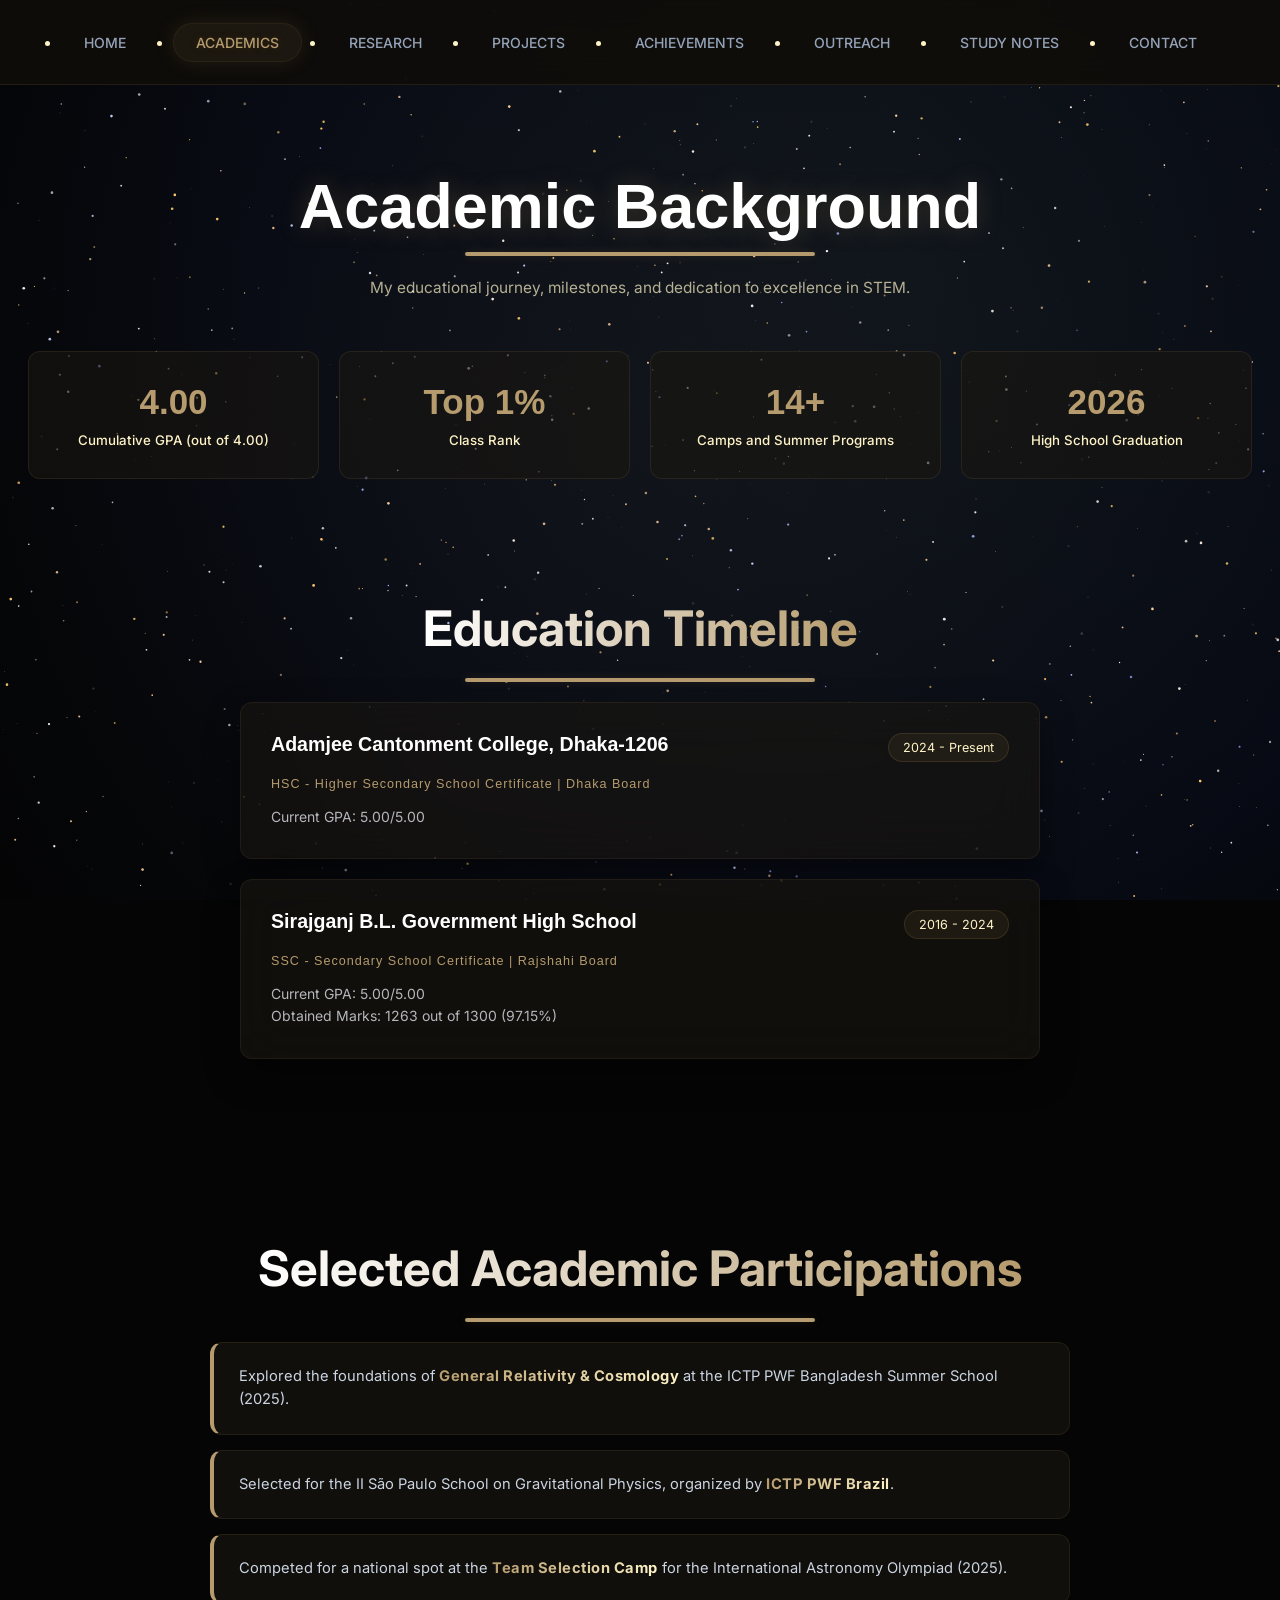
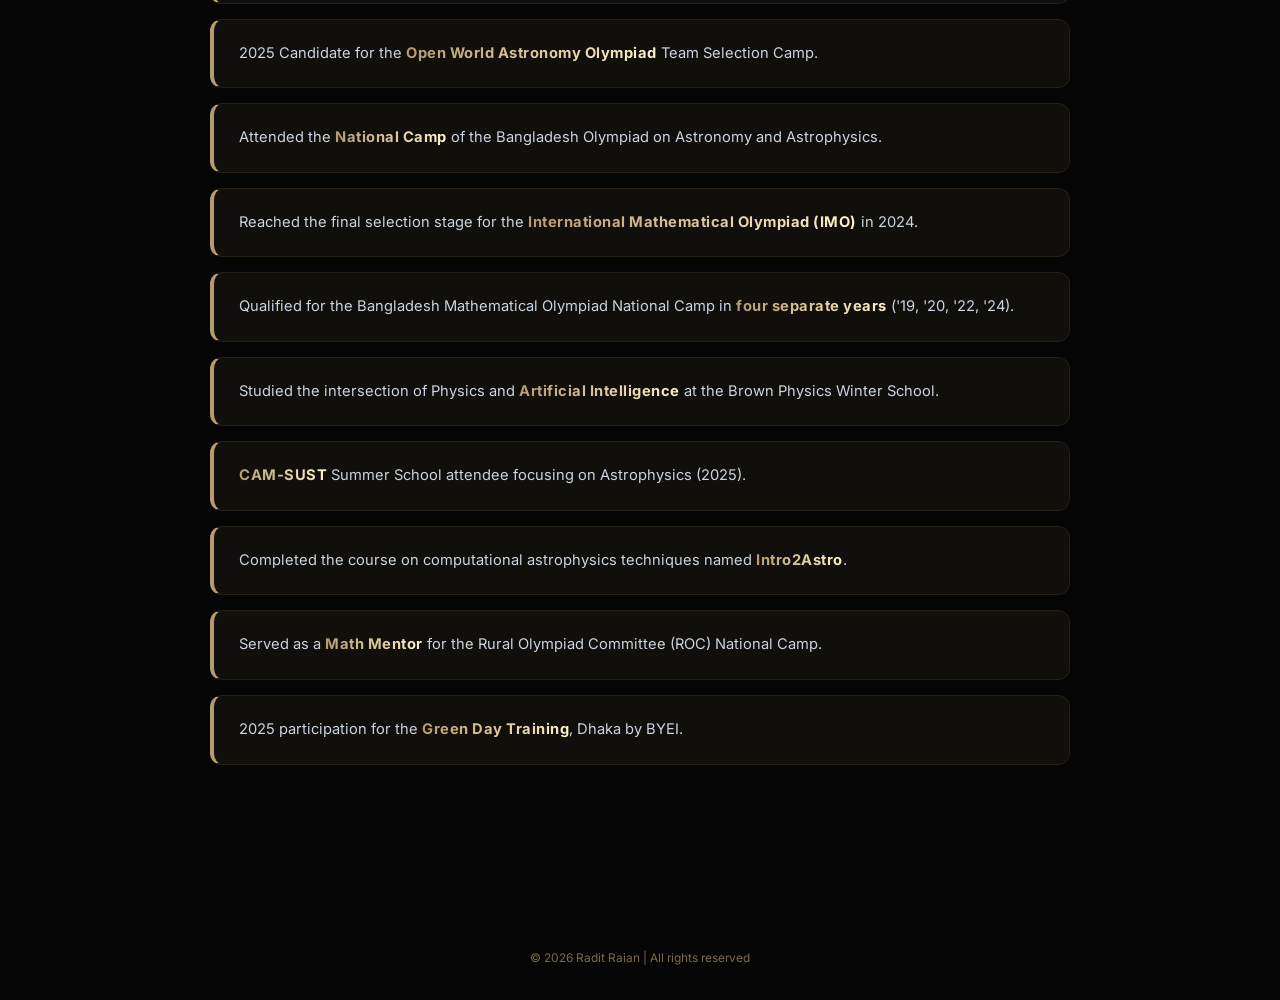
==== commit 0820f3b1: "Convert carousel photos to WebP, add lazy loading" ====
--- a/academics.html
+++ b/academics.html
@@ -13,6 +13,111 @@
   <link href="https://fonts.googleapis.com/css2?family=Inter:wght@400;500;700&family=Roboto:wght@400;700&display=swap" rel="stylesheet">
   
   <link rel="stylesheet" href="styles.css">
+<style>
+/* ===== MOBILE HAMBURGER NAV ===== */
+.nav-hamburger {
+  display: none;
+  flex-direction: column;
+  justify-content: center;
+  gap: 5px;
+  background: transparent;
+  border: none;
+  cursor: pointer;
+  padding: 0.5rem;
+  position: fixed;
+  top: 1.1rem;
+  right: 1.1rem;
+  z-index: 10000;
+}
+.nav-hamburger span {
+  display: block;
+  width: 22px;
+  height: 2px;
+  background: #b59b6d;
+  border-radius: 2px;
+  transition: transform 0.3s ease, opacity 0.3s ease;
+}
+.nav-hamburger.open span:nth-child(1) { transform: translateY(7px) rotate(45deg); }
+.nav-hamburger.open span:nth-child(2) { opacity: 0; }
+.nav-hamburger.open span:nth-child(3) { transform: translateY(-7px) rotate(-45deg); }
+
+.nav-overlay {
+  display: none;
+  position: fixed;
+  inset: 0;
+  background: rgba(0,0,0,0.35);
+  z-index: 9997;
+}
+.nav-overlay.open { display: block; }
+
+@media (max-width: 768px) {
+  .nav-hamburger { display: flex; }
+
+  header.top-panel {
+    height: 0 !important;
+    min-height: 0 !important;
+    background: transparent !important;
+    border-bottom: none !important;
+    backdrop-filter: none !important;
+    -webkit-backdrop-filter: none !important;
+    box-shadow: none !important;
+    overflow: visible !important;
+  }
+
+  .nav-list {
+    display: none !important;
+    flex-direction: column !important;
+    position: fixed !important;
+    top: 0 !important;
+    right: 0 !important;
+    left: auto !important;
+    width: 68vw !important;
+    max-width: 260px !important;
+    height: 100vh !important;
+    background: rgba(6, 5, 3, 0.97) !important;
+    backdrop-filter: blur(24px) !important;
+    -webkit-backdrop-filter: blur(24px) !important;
+    border-left: 1px solid rgba(181,155,109,0.25) !important;
+    padding: 4rem 0 2rem !important;
+    gap: 0 !important;
+    z-index: 9999 !important;
+    box-shadow: -6px 0 40px rgba(0,0,0,0.7) !important;
+    overflow-y: auto !important;
+    margin: 0 !important;
+  }
+
+  .nav-list.open { display: flex !important; }
+
+  .nav-list li {
+    width: 100% !important;
+    list-style: none !important;
+    border-bottom: 1px solid rgba(181,155,109,0.18) !important;
+  }
+  .nav-list li:first-child {
+    border-top: 1px solid rgba(181,155,109,0.18) !important;
+  }
+  .nav-list li::marker { display: none; content: ''; }
+
+  .nav-link {
+    font-size: 0.78rem !important;
+    display: block !important;
+    padding: 1rem 1.5rem !important;
+    letter-spacing: 0.2em !important;
+    text-align: left !important;
+    border-radius: 0 !important;
+    background: transparent !important;
+    box-shadow: none !important;
+    border: none !important;
+    color: #94a3b8 !important;
+    width: 100% !important;
+    text-decoration: none !important;
+  }
+  .nav-link:hover, .nav-link.active {
+    color: #b59b6d !important;
+    background: rgba(181,155,109,0.06) !important;
+  }
+}
+</style>
 </head>
 <body>
 
@@ -22,20 +127,26 @@
     <div class="aurora-wave"></div>
   </div>
 
-  <nav class="navbar">
-    <ul class="nav-list">
-      <li><a href="index.html" class="nav-link">HOME</a></li>
-      <li><a href="academics.html" class="nav-link active">ACADEMICS</a></li>
-      <li><a href="research.html" class="nav-link">RESEARCH</a></li>
-      <li><a href="projects.html" class="nav-link">PROJECTS</a></li>
-      <li><a href="achievements.html" class="nav-link">ACHIEVEMENTS</a></li>
-      <li><a href="outreach.html" class="nav-link">OUTREACH</a></li>
-      <li><a href="studynotes.html" class="nav-link">STUDY NOTES</a></li>
-      <li><a href="contact.html" class="nav-link">CONTACT</a></li>
-    </ul>
-  </nav>
-
-  <main style="padding-top: 100px;"> 
+  <header class="top-panel">
+<nav class="nav-inner">
+  <ul class="nav-list" id="nav-list">
+    <li><a href="index.html" class="nav-link">HOME</a></li>
+    <li><a href="academics.html" class="nav-link active">ACADEMICS</a></li>
+    <li><a href="research.html" class="nav-link">RESEARCH</a></li>
+    <li><a href="projects.html" class="nav-link">PROJECTS</a></li>
+    <li><a href="achievements.html" class="nav-link">ACHIEVEMENTS</a></li>
+    <li><a href="outreach.html" class="nav-link">OUTREACH</a></li>
+    <li><a href="studynotes.html" class="nav-link">STUDY&nbsp;NOTES</a></li>
+    <li><a href="contact.html" class="nav-link">CONTACT</a></li>
+  </ul>
+  <button class="nav-hamburger" id="nav-toggle" aria-label="Toggle menu">
+    <span></span><span></span><span></span>
+  </button>
+</nav>
+</header>
+<div class="nav-overlay" id="nav-overlay"></div>
+
+<main style="padding-top: 100px;"> 
   
     <section class="academic-hero active">
       <h1 class="hero-title">Academic Background</h1>
@@ -199,6 +310,49 @@
   </main>
 
   <script src="script.js"></script>
+<script>
+/* ===== Hamburger Menu ===== */
+(function(){
+  var toggle  = document.getElementById('nav-toggle');
+  var navList = document.getElementById('nav-list');
+  var overlay = document.getElementById('nav-overlay');
+  if(!toggle) return;
+
+  function openMenu(){
+    navList.classList.add('open');
+    overlay.classList.add('open');
+    toggle.classList.add('open');
+    document.body.style.overflow = 'hidden';
+  }
+  function closeMenu(){
+    navList.classList.remove('open');
+    overlay.classList.remove('open');
+    toggle.classList.remove('open');
+    document.body.style.overflow = '';
+  }
+
+  toggle.addEventListener('click', function(e){
+    e.stopPropagation();
+    navList.classList.contains('open') ? closeMenu() : openMenu();
+  });
+
+  overlay.addEventListener('click', closeMenu);
+
+  navList.querySelectorAll('.nav-link').forEach(function(link){
+    link.addEventListener('click', function(e){
+      var href = this.getAttribute('href');
+      closeMenu();
+      if(href && href.startsWith('#')){
+        e.preventDefault();
+        setTimeout(function(){
+          var target = document.querySelector(href);
+          if(target) target.scrollIntoView({ behavior: 'smooth' });
+        }, 150);
+      }
+    });
+  });
+})();
+</script>
 </body>
 
 <footer>© 2026 Radit Raian | All rights reserved</footer>
--- a/styles.css
+++ b/styles.css
@@ -111,11 +111,14 @@
     font-weight: 500;
     padding: 10px 22px; 
     border-radius: 50px;
-    transition: all 0.4s ease;
+    transition: color 0.4s ease, background 0.4s ease, box-shadow 0.4s ease, text-shadow 0.4s ease;
+    /* Transparent border prevents layout shift on hover */
+    border: 1px solid transparent;
+    display: inline-block;
 }
 
 .nav-link.active, .nav-link:hover {
-    color: #b59b6d; /* Muted Gold Text */
+    color: #b59b6d;
     background: rgba(154, 124, 73, 0.1);
     box-shadow: 0 0 20px rgba(154, 124, 73, 0.15);
     border: 1px solid rgba(154, 124, 73, 0.1);
@@ -179,7 +182,7 @@
     font-weight: 300; 
     font-size: 1.05rem; 
     line-height: 1.5;
-    color: rgba(254, 243, 199, 0.8); 
+    color: rgba(250, 246, 230, 0.8); 
     text-align: justify;
     margin-top: 10px; 
     margin-bottom: 30px; 
@@ -507,6 +510,128 @@
     height: 60px; /* Keeps button alignment consistent */
 }
 
+/* --- The Main Floating Container --- */
+.aesthetic-portfolio-box {
+    max-width: 850px;
+    margin: 50px auto;
+    background: rgba(15, 15, 15, 0.7);
+    backdrop-filter: blur(12px);
+    border: 1px solid rgba(181, 155, 109, 0.2);
+    border-radius: 20px;
+    padding: 40px;
+    box-shadow: 0 25px 50px rgba(0, 0, 0, 0.5);
+}
+
+.box-main-title {
+    font-family: 'Orbitron', sans-serif;
+    color: #b59b6d;
+    font-size: 1.5rem;
+    text-transform: uppercase;
+    letter-spacing: 3px;
+    margin-bottom: 40px;
+    text-align: center;
+    border-bottom: 1px solid rgba(181, 155, 109, 0.1);
+    padding-bottom: 20px;
+}
+
+/* --- The Cards --- */
+.appointment-card {
+    display: flex;
+    gap: 30px;
+    align-items: center;
+    transition: all 0.4s ease;
+}
+
+.appointment-visual {
+    flex: 0 0 280px; /* Maintains the size */
+    aspect-ratio: 16 / 9;
+    border-radius: 12px;
+    overflow: hidden;
+    position: relative;
+    border: 1px solid rgba(255, 255, 255, 0.05);
+}
+
+.appointment-visual img {
+    width: 100%;
+    height: 100%;
+    object-fit: cover;
+}
+
+/* --- Content Styling --- */
+.appointment-details {
+    flex: 1;
+}
+
+.header-row {
+    display: flex;
+    justify-content: space-between;
+    align-items: baseline;
+    margin-bottom: 5px;
+}
+
+.position-name {
+    color: #ffffff;
+    font-family: 'Rajdhani', sans-serif;
+    font-size: 1.3rem;
+    font-weight: 700;
+}
+
+.time-stamp {
+    color: #b59b6d;
+    font-size: 0.75rem;
+    font-family: 'Orbitron', sans-serif;
+    opacity: 0.8;
+}
+
+.institution-name {
+    color: #d4bd8a;
+    font-size: 1rem;
+    font-weight: 500;
+    margin-bottom: 12px;
+}
+
+.appointment-description {
+    color: #929191;
+    font-style: italic;
+    font-size: 0.95rem;
+    line-height: 1.5;
+}
+
+/* --- Decorative Elements --- */
+.divider-line {
+    height: 1px;
+    background: linear-gradient(90deg, transparent, rgba(181, 155, 109, 0.2), transparent);
+    margin: 30px 0;
+}
+
+.status-indicator {
+    position: absolute;
+    bottom: 10px;
+    right: 10px;
+    background: rgba(181, 155, 109, 0.9);
+    color: #000;
+    padding: 2px 8px;
+    font-size: 0.65rem;
+    font-weight: 900;
+    border-radius: 3px;
+    text-transform: uppercase;
+}
+
+/* Mobile Responsiveness */
+@media (max-width: 700px) {
+    .appointment-card {
+        flex-direction: column;
+        text-align: center;
+    }
+    .header-row {
+        flex-direction: column;
+        gap: 5px;
+    }
+    .appointment-visual {
+        width: 100%;
+    }
+}
+
 /* --- Mobile Responsiveness --- */
 @media (max-width: 900px) {
     .research-initiative-grid {
@@ -912,7 +1037,7 @@
 /* Secondary Outline Button */
 .btn-research-outline {
     border: 1px solid rgba(154, 124, 73, 0.15);
-    color: #94a3b8;
+    color: #fef3c7;
     background: transparent;
 }
 
@@ -938,6 +1063,68 @@
     .project-long-card {
         padding: 25px;
     }
+}
+
+/* --- Floating Status Badge --- */
+.status-badge {
+    position: absolute;
+    top: 20px;
+    right: -30px;
+    background: #b59b6d;
+    color: #050505;
+    padding: 5px 40px;
+    font-size: 0.75rem;
+    font-weight: 800;
+    transform: rotate(45deg);
+    z-index: 10;
+    box-shadow: 0 2px 10px rgba(0,0,0,0.3);
+    letter-spacing: 1px;
+}
+
+.status-badge.ongoing {
+    background: linear-gradient(90deg, #b59b6d, #d4bd8a);
+    animation: gold-pulse 2s infinite;
+}
+
+@keyframes gold-pulse {
+    0% { opacity: 0.8; }
+    50% { opacity: 1; box-shadow: 0 0 15px rgba(181, 155, 109, 0.4); }
+    100% { opacity: 0.8; }
+}
+
+/* --- Contribution Bulletings --- */
+.contribution-list {
+    list-style: none;
+    padding: 0;
+    margin: 15px 0;
+}
+
+.contribution-list li {
+    position: relative;
+    padding-left: 25px;
+    margin-bottom: 10px;
+    color: #dbd7d1;
+    font-size: 0.95rem;
+    line-height: 1.5;
+}
+
+.contribution-list li::before {
+    content: "▹";
+    position: absolute;
+    left: 0;
+    color: #b59b6d;
+    font-weight: bold;
+}
+
+/* Ensure the card is the anchor for the badge */
+.project-long-card {
+    position: relative;
+    overflow: hidden; /* This clips the ribbon badge corners */
+}
+
+/* Floating effect for the whole card */
+.research-internship {
+    border-left: 4px solid #b59b6d !important;
 }
 
 /* ================= PROJECTS PAGE SPECIFIC (REFINED ANTIQUE GOLD) ================= */
@@ -2084,7 +2271,7 @@
     font-family: 'Inter', sans-serif !important;
     font-weight: 900 !important;
     font-size: 4.8rem !important; 
-    letter-spacing: 14px !important; 
+    letter-spacing: 4px !important; 
     text-transform: uppercase;
     color: #ffffff;
     text-align: center;
@@ -2508,14 +2695,23 @@
 /* Apply this class to your main containers on every page */
 .container, 
 .section-wrapper, 
-.main-content-area,
-.nav-container {
+.main-content-area {
     max-width: var(--master-container) !important;
     margin: 0 auto !important;
     padding: 0 40px !important;
     position: relative;
-    z-index: 5; /* Keeps all text/cards above the aurora engine */
+    z-index: 5;
     width: 100% !important;
+}
+
+/* nav-container spans full header width — must NOT be constrained */
+.nav-container {
+    position: relative;
+    z-index: 5;
+    width: 100%;
+    display: flex;
+    align-items: center;
+    justify-content: center;
 }
 
 /* ==========================================================================
@@ -2535,4 +2731,147 @@
     border-color: var(--antique-gold);
     box-shadow: 0 0 30px var(--aurora-mid), 0 20px 60px rgba(0, 0, 0, 0.6);
     transform: translateY(-8px);
+}
+
+/* ==========================================================================
+   FINAL MOBILE CENTERING SYSTEM (CLEAN OVERRIDE FIX)
+   ========================================================================== */
+
+@media (max-width: 768px) {
+
+  /* ================= GLOBAL CENTERING ================= */
+  body {
+    text-align: center !important;
+  }
+
+  section {
+    display: flex;
+    flex-direction: column;
+    align-items: center;
+    justify-content: center;
+  }
+
+  /* force all text blocks centered */
+  p, h1, h2, h3, h4 {
+    text-align: center !important;
+  }
+
+  /* ================= HERO FIX ================= */
+  .hero-grid {
+    display: flex !important;
+    flex-direction: column !important;
+    align-items: center !important;
+    justify-content: center !important;
+    text-align: center !important;
+    gap: 20px;
+  }
+
+  .hero-text-content {
+    width: 100% !important;
+    max-width: 100% !important;
+    display: flex;
+    flex-direction: column;
+    align-items: center !important;
+    justify-content: center !important;
+    text-align: center !important;
+  }
+
+  .bio-text {
+    text-align: center !important;
+    max-width: 95%;
+    margin: 0 auto;
+  }
+
+  .title-divider {
+    margin: 10px auto !important;
+  }
+
+  .social-links {
+    justify-content: center !important;
+  }
+
+  /* ================= IMAGE CENTER ================= */
+  .hero-image-content {
+    width: 100%;
+    display: flex;
+    justify-content: center !important;
+    align-items: center !important;
+  }
+
+  .profile-wrapper {
+    margin: 0 auto;
+  }
+
+  /* ================= STATS CENTER ================= */
+  .stats-group {
+    justify-items: center;
+    align-items: center;
+  }
+
+  .stat-tag {
+    text-align: center !important;
+  }
+
+  /* ================= EDUCATION CENTER ================= */
+  .edu-card {
+    text-align: center !important;
+    align-items: center !important;
+  }
+
+  .edu-header {
+    flex-direction: column !important;
+    align-items: center !important;
+    text-align: center !important;
+  }
+
+  .edu-info h3,
+  .edu-desc,
+  .edu-degree {
+    text-align: center !important;
+  }
+
+  /* ================= PARTICIPATION ================= */
+  .participation-container,
+  .part-card {
+    align-items: center !important;
+    text-align: center !important;
+  }
+
+  /* ================= RESEARCH GRID ================= */
+  .research-initiative-grid {
+    grid-template-columns: 1fr !important;
+    justify-items: center !important;
+  }
+
+  .research-box {
+    text-align: center !important;
+    align-items: center !important;
+  }
+
+  /* ================= PROJECT CARDS ================= */
+  .project-grid-layout {
+    flex-direction: column !important;
+    align-items: center !important;
+    text-align: center !important;
+  }
+
+  .project-content-col {
+    align-items: center !important;
+    text-align: center !important;
+  }
+
+  /* ================= NAVBAR ================= */
+  /* Hamburger menu handles mobile nav — no overrides needed here */
+  .nav-list {
+    /* controlled by hamburger JS in index.html */
+  }
+
+  /* ================= HERO TITLE ================= */
+  .hero-title,
+  .section-title {
+    text-align: center !important;
+    margin-left: auto;
+    margin-right: auto;
+  }
+
 }
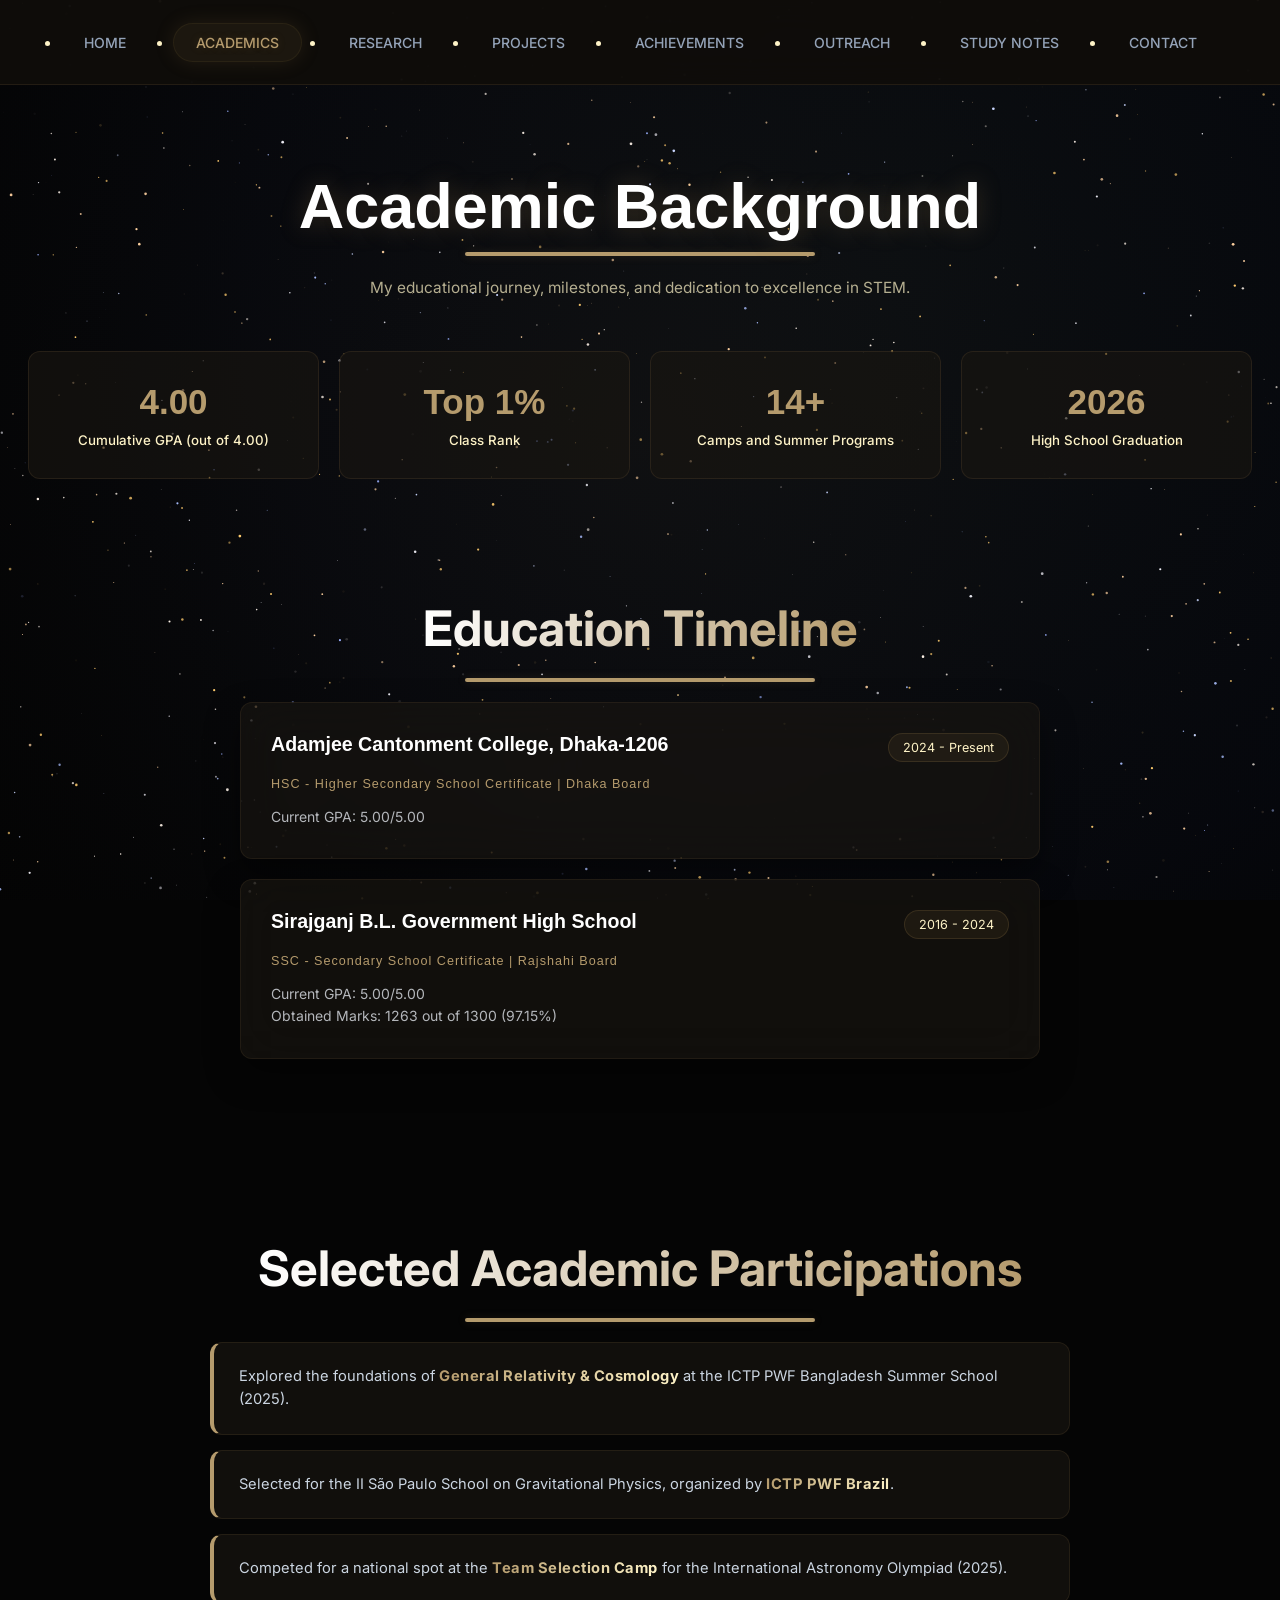
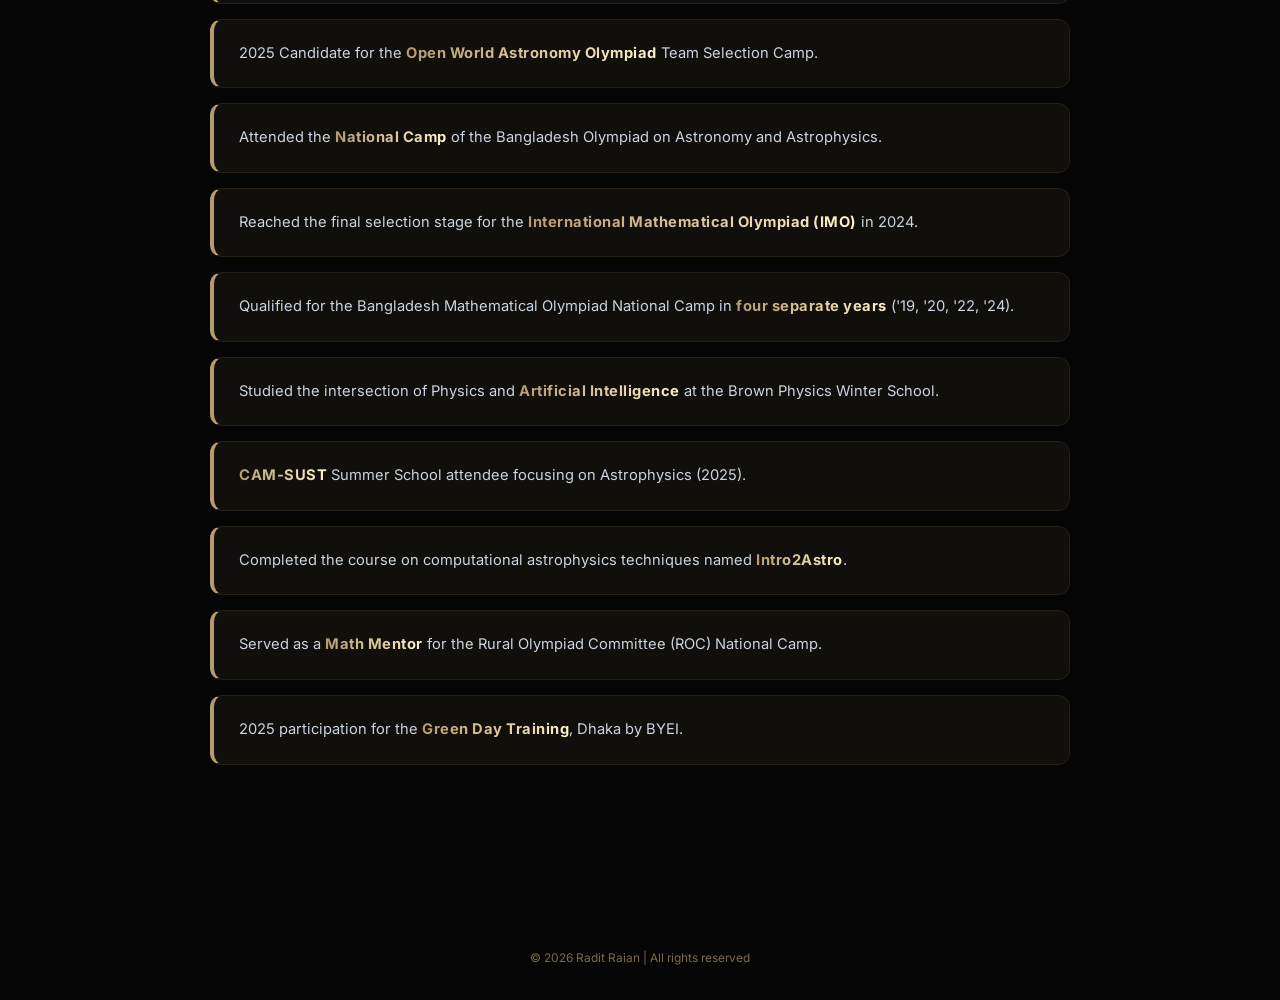
==== commit df6872d0: "Convert carousel photos to WebP, add lazy loading" ====
--- a/academics.html
+++ b/academics.html
@@ -14,7 +14,7 @@
   
   <link rel="stylesheet" href="styles.css">
 <style>
-/* ===== MOBILE HAMBURGER NAV ===== */
+/* ===== HAMBURGER BUTTON ===== */
 .nav-hamburger {
   display: none;
   flex-direction: column;
@@ -51,8 +51,10 @@
 .nav-overlay.open { display: block; }
 
 @media (max-width: 768px) {
-  .nav-hamburger { display: flex; }
-
+  /* Show hamburger */
+  .nav-hamburger { display: flex !important; }
+
+  /* Collapse header bar */
   header.top-panel {
     height: 0 !important;
     min-height: 0 !important;
@@ -64,8 +66,14 @@
     overflow: visible !important;
   }
 
-  .nav-list {
+  /* CRITICAL: force nav hidden by default — overrides styles.css display:flex */
+  #nav-list {
     display: none !important;
+  }
+
+  /* Slide-in panel when open */
+  #nav-list.open {
+    display: flex !important;
     flex-direction: column !important;
     position: fixed !important;
     top: 0 !important;
@@ -86,19 +94,17 @@
     margin: 0 !important;
   }
 
-  .nav-list.open { display: flex !important; }
-
-  .nav-list li {
+  #nav-list li {
     width: 100% !important;
     list-style: none !important;
     border-bottom: 1px solid rgba(181,155,109,0.18) !important;
   }
-  .nav-list li:first-child {
+  #nav-list li:first-child {
     border-top: 1px solid rgba(181,155,109,0.18) !important;
   }
-  .nav-list li::marker { display: none; content: ''; }
-
-  .nav-link {
+  #nav-list li::marker { display: none; content: ''; }
+
+  #nav-list .nav-link {
     font-size: 0.78rem !important;
     display: block !important;
     padding: 1rem 1.5rem !important;
@@ -112,7 +118,8 @@
     width: 100% !important;
     text-decoration: none !important;
   }
-  .nav-link:hover, .nav-link.active {
+  #nav-list .nav-link:hover,
+  #nav-list .nav-link.active {
     color: #b59b6d !important;
     background: rgba(181,155,109,0.06) !important;
   }
@@ -316,7 +323,7 @@
   var toggle  = document.getElementById('nav-toggle');
   var navList = document.getElementById('nav-list');
   var overlay = document.getElementById('nav-overlay');
-  if(!toggle) return;
+  if(!toggle || !navList) return;
 
   function openMenu(){
     navList.classList.add('open');
@@ -338,17 +345,19 @@
 
   overlay.addEventListener('click', closeMenu);
 
+  /* Let external links navigate normally — only intercept anchors */
   navList.querySelectorAll('.nav-link').forEach(function(link){
     link.addEventListener('click', function(e){
       var href = this.getAttribute('href');
-      closeMenu();
       if(href && href.startsWith('#')){
         e.preventDefault();
+        closeMenu();
         setTimeout(function(){
           var target = document.querySelector(href);
           if(target) target.scrollIntoView({ behavior: 'smooth' });
         }, 150);
       }
+      /* For .html pages: do NOT preventDefault — let browser navigate */
     });
   });
 })();
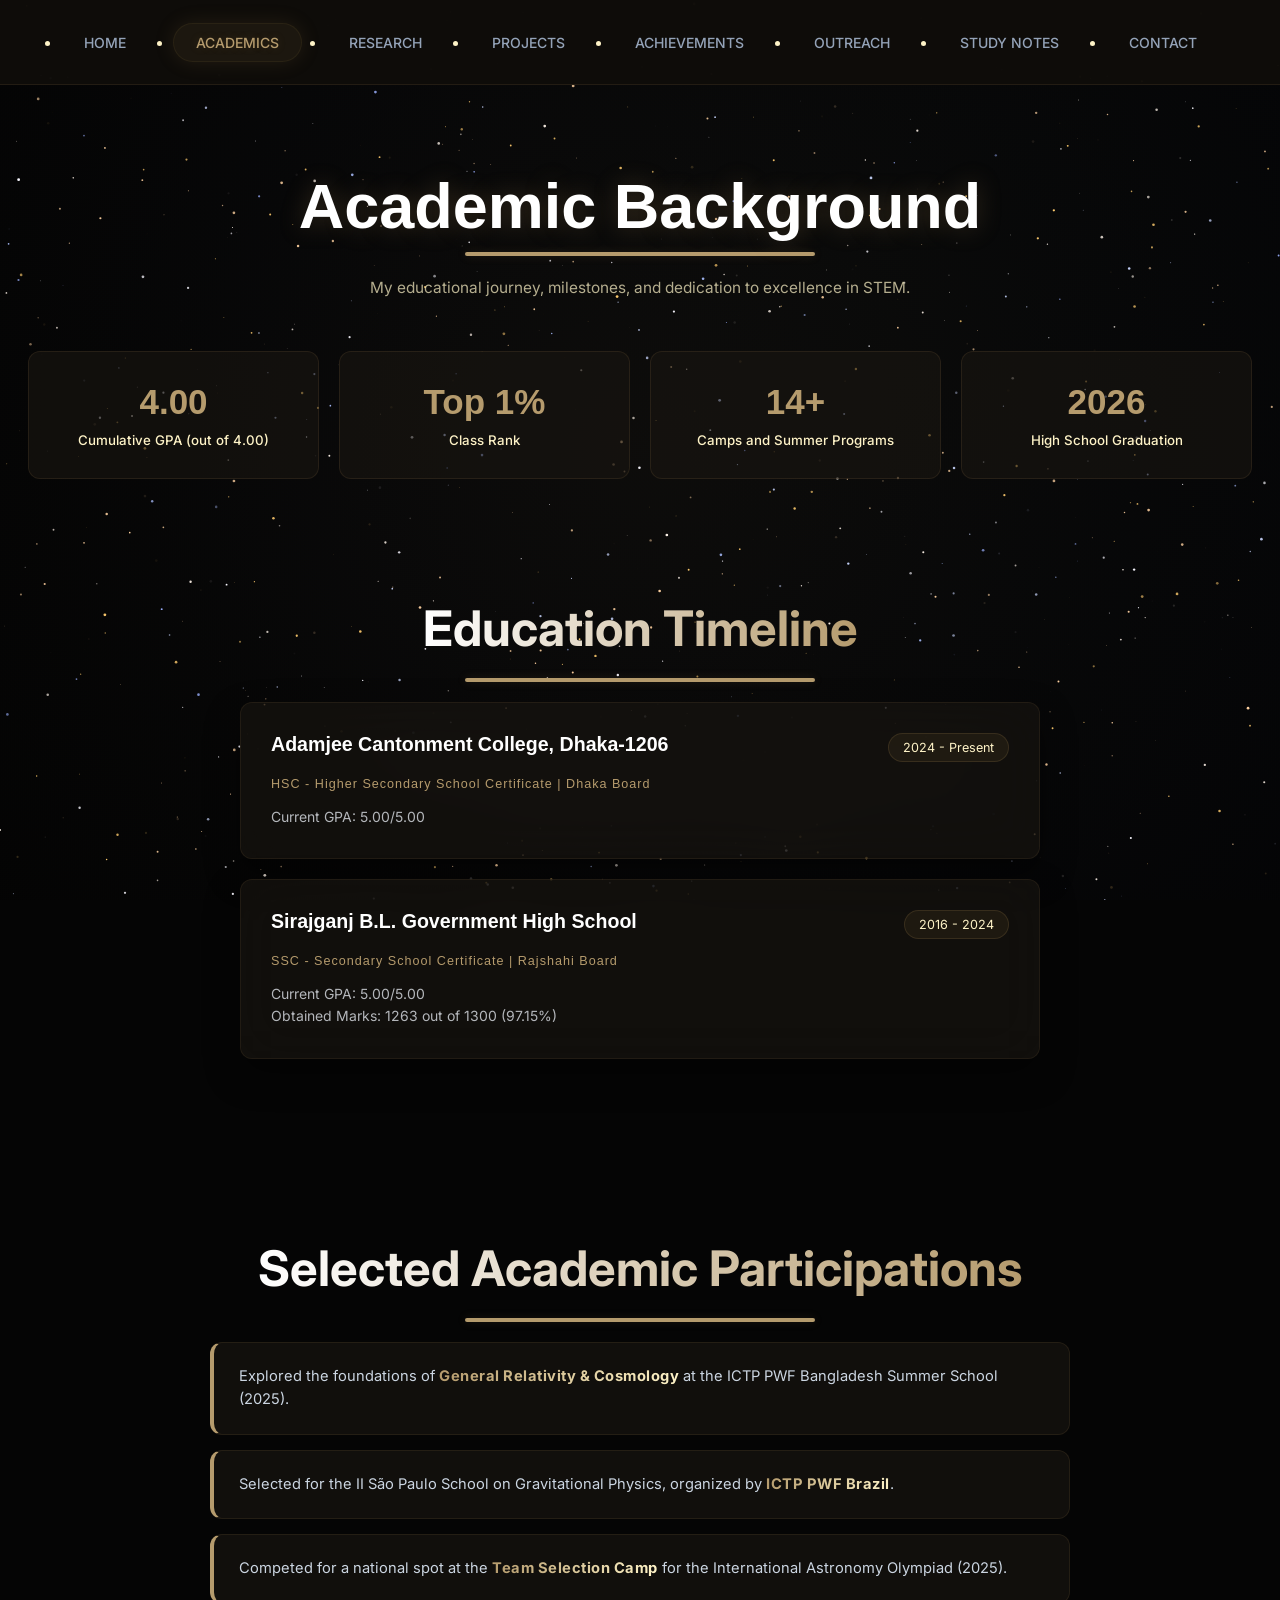
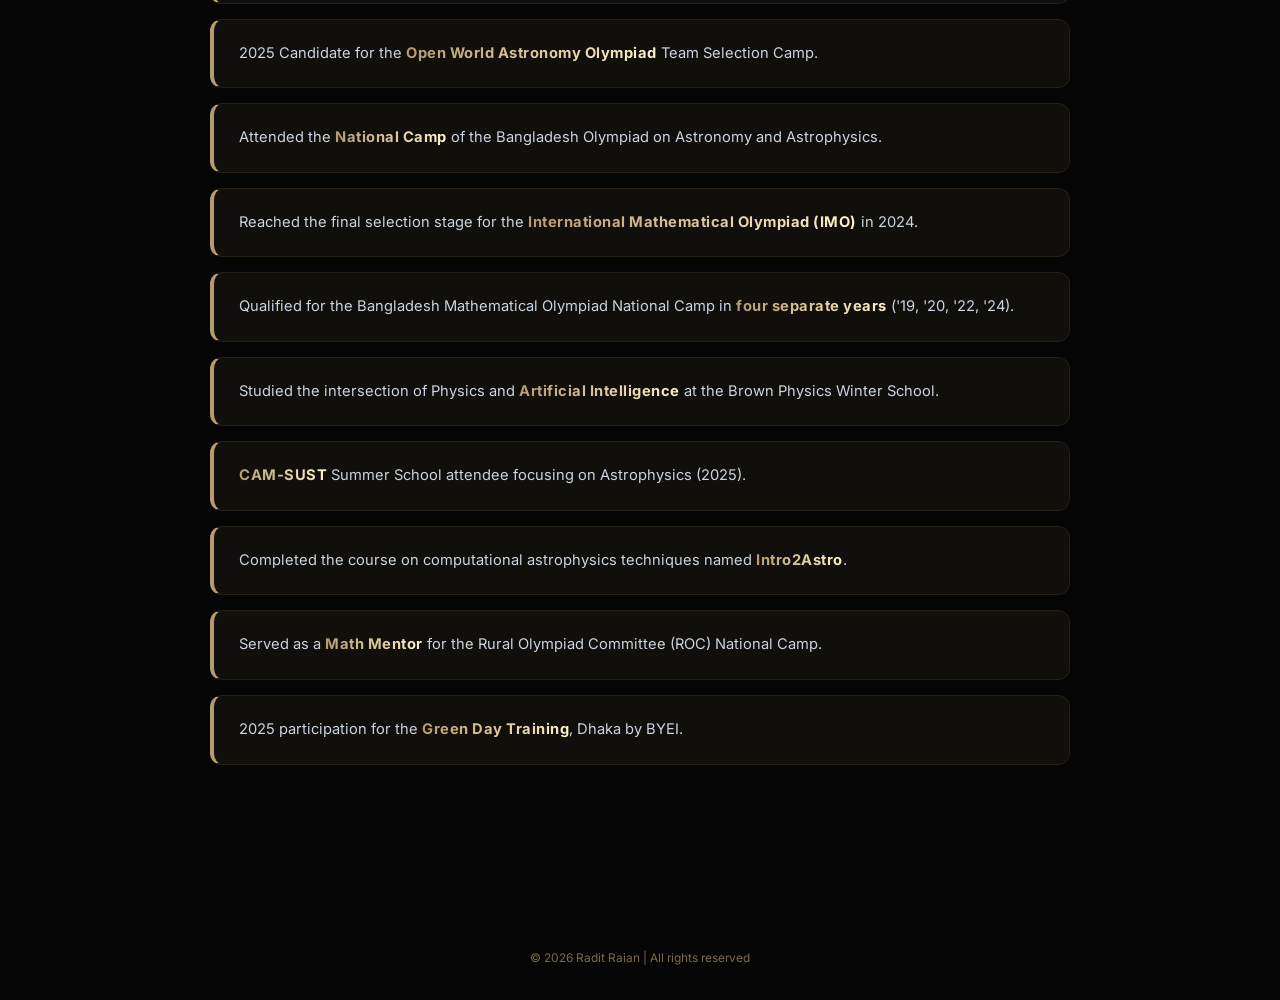
==== commit c42bed8a: "Convert carousel photos to WebP, add lazy loading" ====
--- a/academics.html
+++ b/academics.html
@@ -13,118 +13,7 @@
   <link href="https://fonts.googleapis.com/css2?family=Inter:wght@400;500;700&family=Roboto:wght@400;700&display=swap" rel="stylesheet">
   
   <link rel="stylesheet" href="styles.css">
-<style>
-/* ===== HAMBURGER BUTTON ===== */
-.nav-hamburger {
-  display: none;
-  flex-direction: column;
-  justify-content: center;
-  gap: 5px;
-  background: transparent;
-  border: none;
-  cursor: pointer;
-  padding: 0.5rem;
-  position: fixed;
-  top: 1.1rem;
-  right: 1.1rem;
-  z-index: 10000;
-}
-.nav-hamburger span {
-  display: block;
-  width: 22px;
-  height: 2px;
-  background: #b59b6d;
-  border-radius: 2px;
-  transition: transform 0.3s ease, opacity 0.3s ease;
-}
-.nav-hamburger.open span:nth-child(1) { transform: translateY(7px) rotate(45deg); }
-.nav-hamburger.open span:nth-child(2) { opacity: 0; }
-.nav-hamburger.open span:nth-child(3) { transform: translateY(-7px) rotate(-45deg); }
-
-.nav-overlay {
-  display: none;
-  position: fixed;
-  inset: 0;
-  background: rgba(0,0,0,0.35);
-  z-index: 9997;
-}
-.nav-overlay.open { display: block; }
-
-@media (max-width: 768px) {
-  /* Show hamburger */
-  .nav-hamburger { display: flex !important; }
-
-  /* Collapse header bar */
-  header.top-panel {
-    height: 0 !important;
-    min-height: 0 !important;
-    background: transparent !important;
-    border-bottom: none !important;
-    backdrop-filter: none !important;
-    -webkit-backdrop-filter: none !important;
-    box-shadow: none !important;
-    overflow: visible !important;
-  }
-
-  /* CRITICAL: force nav hidden by default — overrides styles.css display:flex */
-  #nav-list {
-    display: none !important;
-  }
-
-  /* Slide-in panel when open */
-  #nav-list.open {
-    display: flex !important;
-    flex-direction: column !important;
-    position: fixed !important;
-    top: 0 !important;
-    right: 0 !important;
-    left: auto !important;
-    width: 68vw !important;
-    max-width: 260px !important;
-    height: 100vh !important;
-    background: rgba(6, 5, 3, 0.97) !important;
-    backdrop-filter: blur(24px) !important;
-    -webkit-backdrop-filter: blur(24px) !important;
-    border-left: 1px solid rgba(181,155,109,0.25) !important;
-    padding: 4rem 0 2rem !important;
-    gap: 0 !important;
-    z-index: 9999 !important;
-    box-shadow: -6px 0 40px rgba(0,0,0,0.7) !important;
-    overflow-y: auto !important;
-    margin: 0 !important;
-  }
-
-  #nav-list li {
-    width: 100% !important;
-    list-style: none !important;
-    border-bottom: 1px solid rgba(181,155,109,0.18) !important;
-  }
-  #nav-list li:first-child {
-    border-top: 1px solid rgba(181,155,109,0.18) !important;
-  }
-  #nav-list li::marker { display: none; content: ''; }
-
-  #nav-list .nav-link {
-    font-size: 0.78rem !important;
-    display: block !important;
-    padding: 1rem 1.5rem !important;
-    letter-spacing: 0.2em !important;
-    text-align: left !important;
-    border-radius: 0 !important;
-    background: transparent !important;
-    box-shadow: none !important;
-    border: none !important;
-    color: #94a3b8 !important;
-    width: 100% !important;
-    text-decoration: none !important;
-  }
-  #nav-list .nav-link:hover,
-  #nav-list .nav-link.active {
-    color: #b59b6d !important;
-    background: rgba(181,155,109,0.06) !important;
-  }
-}
-</style>
+
 </head>
 <body>
 
@@ -317,51 +206,7 @@
   </main>
 
   <script src="script.js"></script>
-<script>
-/* ===== Hamburger Menu ===== */
-(function(){
-  var toggle  = document.getElementById('nav-toggle');
-  var navList = document.getElementById('nav-list');
-  var overlay = document.getElementById('nav-overlay');
-  if(!toggle || !navList) return;
-
-  function openMenu(){
-    navList.classList.add('open');
-    overlay.classList.add('open');
-    toggle.classList.add('open');
-    document.body.style.overflow = 'hidden';
-  }
-  function closeMenu(){
-    navList.classList.remove('open');
-    overlay.classList.remove('open');
-    toggle.classList.remove('open');
-    document.body.style.overflow = '';
-  }
-
-  toggle.addEventListener('click', function(e){
-    e.stopPropagation();
-    navList.classList.contains('open') ? closeMenu() : openMenu();
-  });
-
-  overlay.addEventListener('click', closeMenu);
-
-  /* Let external links navigate normally — only intercept anchors */
-  navList.querySelectorAll('.nav-link').forEach(function(link){
-    link.addEventListener('click', function(e){
-      var href = this.getAttribute('href');
-      if(href && href.startsWith('#')){
-        e.preventDefault();
-        closeMenu();
-        setTimeout(function(){
-          var target = document.querySelector(href);
-          if(target) target.scrollIntoView({ behavior: 'smooth' });
-        }, 150);
-      }
-      /* For .html pages: do NOT preventDefault — let browser navigate */
-    });
-  });
-})();
-</script>
+
 </body>
 
 <footer>© 2026 Radit Raian | All rights reserved</footer>
--- a/styles.css
+++ b/styles.css
@@ -2874,4 +2874,134 @@
     margin-right: auto;
   }
 
-}+}
+
+/* ==========================================================================
+   HAMBURGER NAV — single source of truth in styles.css
+   ========================================================================== */
+.nav-hamburger {
+  display: none;
+  flex-direction: column;
+  justify-content: center;
+  gap: 6px;
+  background: transparent;
+  border: none;
+  cursor: pointer;
+  padding: 0.6rem;
+  position: fixed;
+  top: 1rem;
+  right: 1rem;
+  z-index: 10000;
+}
+.nav-hamburger span {
+  display: block;
+  width: 26px;
+  height: 2px;
+  background: #b59b6d;
+  border-radius: 2px;
+  transition: transform 0.3s ease, opacity 0.3s ease, background 0.3s ease;
+}
+.nav-hamburger:hover span { background: #e8c97e; }
+.nav-hamburger.open span:nth-child(1) { transform: translateY(8px) rotate(45deg); }
+.nav-hamburger.open span:nth-child(2) { opacity: 0; transform: scaleX(0); }
+.nav-hamburger.open span:nth-child(3) { transform: translateY(-8px) rotate(-45deg); }
+
+/* Overlay — dims background but pointer-events ONLY on the dim area, not the nav panel */
+.nav-overlay {
+  display: none;
+  position: fixed;
+  inset: 0;
+  background: rgba(0,0,0,0.5);
+  z-index: 9998;
+  /* Do NOT set pointer-events:none — we need it to close on tap */
+}
+.nav-overlay.open { display: block; }
+
+@media (max-width: 768px) {
+  .nav-hamburger { display: flex !important; }
+
+  header.top-panel {
+    height: 0 !important;
+    min-height: 0 !important;
+    background: transparent !important;
+    border-bottom: none !important;
+    backdrop-filter: none !important;
+    -webkit-backdrop-filter: none !important;
+    box-shadow: none !important;
+    overflow: visible !important;
+  }
+
+  #nav-list {
+    /* Hidden by default — position:fixed so it escapes header height:0 */
+    display: none !important;
+    position: fixed !important;
+    top: 0 !important;
+    right: 0 !important;
+    left: auto !important;
+    width: 72vw !important;
+    max-width: 280px !important;
+    height: 100vh !important;
+    background: rgba(6,5,3,0.97) !important;
+    backdrop-filter: blur(20px) !important;
+    -webkit-backdrop-filter: blur(20px) !important;
+    border-left: 1px solid rgba(181,155,109,0.3) !important;
+    padding: 5rem 0 2rem !important;
+    flex-direction: column !important;
+    gap: 0 !important;
+    z-index: 9999 !important;
+    box-shadow: -8px 0 40px rgba(0,0,0,0.8) !important;
+    overflow-y: auto !important;
+    margin: 0 !important;
+    list-style: none !important;
+  }
+
+  #nav-list.open {
+    display: flex !important;
+  }
+
+  #nav-list li {
+    width: 100% !important;
+    border-bottom: 1px solid rgba(181,155,109,0.12) !important;
+    list-style: none !important;
+  }
+  #nav-list li:first-child {
+    border-top: 1px solid rgba(181,155,109,0.12) !important;
+  }
+
+  /* The links — large tap targets, no JS interference */
+  #nav-list .nav-link {
+    display: block !important;
+    padding: 1.2rem 1.8rem !important;
+    font-family: 'Orbitron', monospace !important;
+    font-size: 0.75rem !important;
+    font-weight: 500 !important;
+    letter-spacing: 0.22em !important;
+    color: #8899aa !important;
+    text-decoration: none !important;
+    text-align: left !important;
+    background: transparent !important;
+    border-radius: 0 !important;
+    box-shadow: none !important;
+    border: none !important;
+    border-left: 3px solid transparent !important;
+    width: 100% !important;
+    box-sizing: border-box !important;
+    transition: color 0.15s ease, background 0.15s ease, border-left-color 0.15s ease !important;
+    /* CRITICAL: ensure full-area tap target on mobile */
+    -webkit-tap-highlight-color: rgba(181,155,109,0.2) !important;
+  }
+
+  #nav-list .nav-link:hover,
+  #nav-list .nav-link:focus,
+  #nav-list .nav-link:active {
+    color: #e8c97e !important;
+    background: rgba(181,155,109,0.12) !important;
+    border-left-color: #b59b6d !important;
+  }
+
+  #nav-list .nav-link.active {
+    color: #b59b6d !important;
+    background: rgba(181,155,109,0.08) !important;
+    border-left-color: #b59b6d !important;
+  }
+}
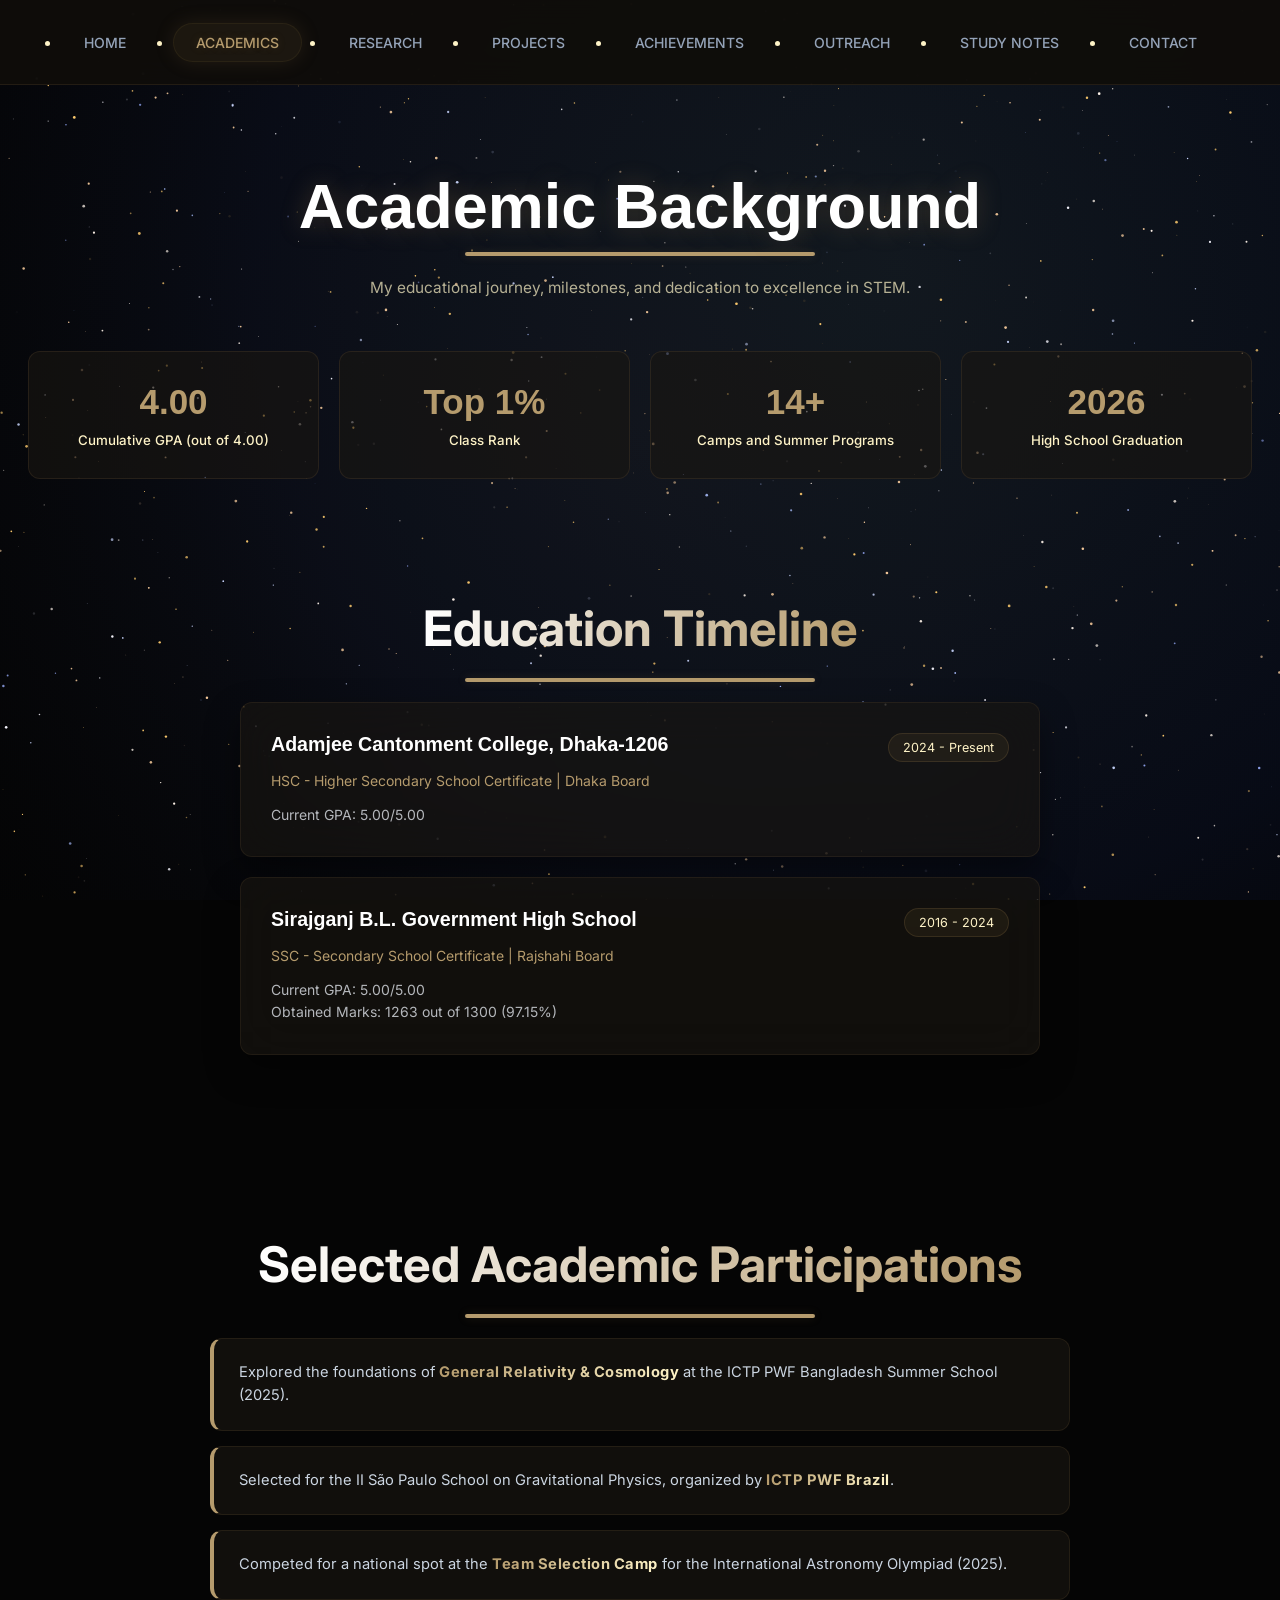
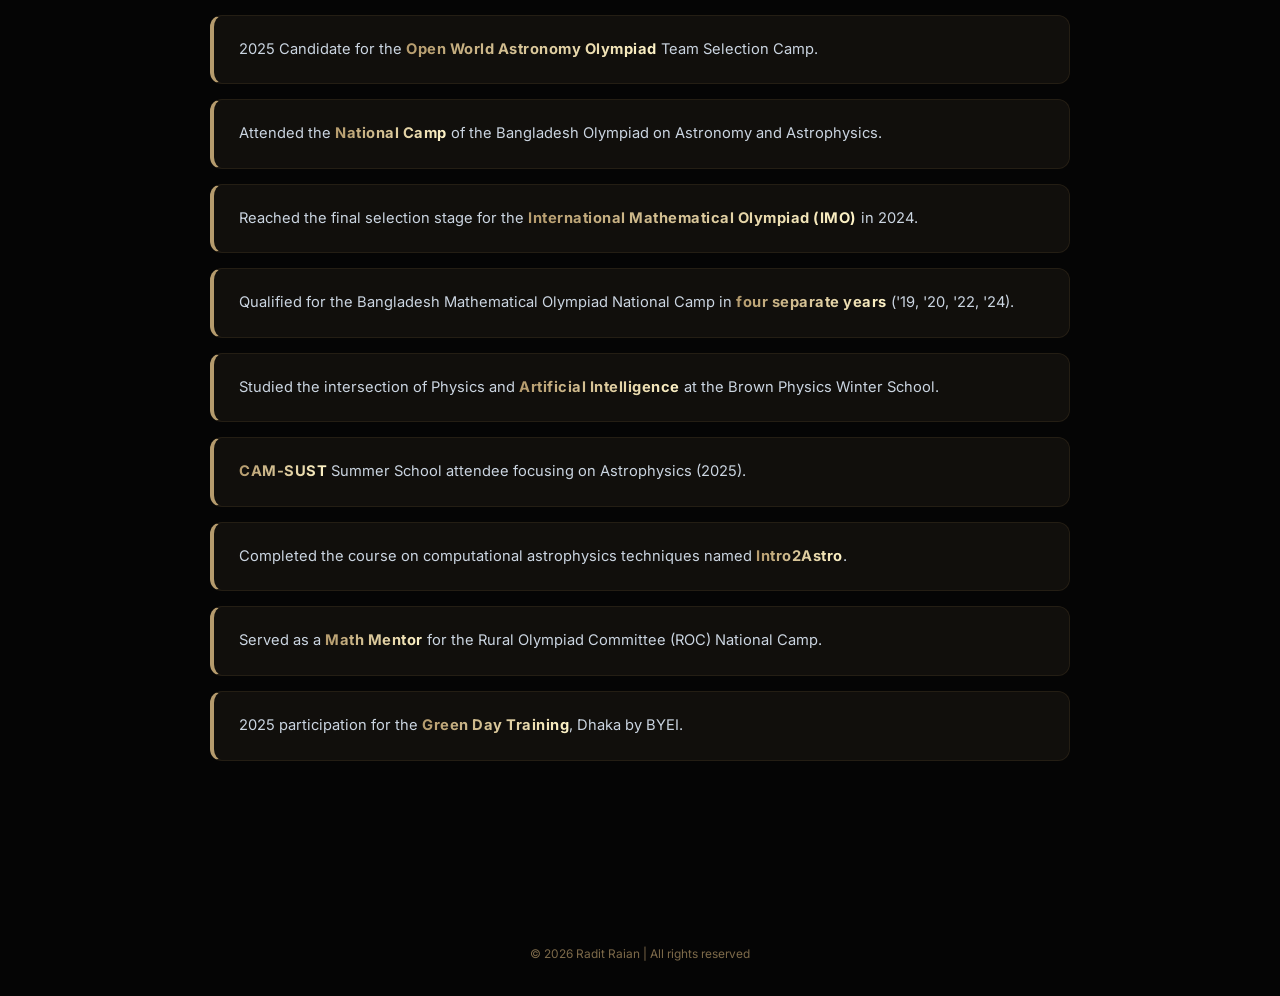
==== commit 038ed7d1: "Convert carousel photos to WebP, add lazy loading" ====
--- a/academics.html
+++ b/academics.html
@@ -4,211 +4,199 @@
   <meta charset="UTF-8">
   <meta name="viewport" content="width=device-width, initial-scale=1.0">
   <title>Academics | Radit Raian</title>
-  
+
   <link rel="icon" type="image/png" href="https://i.postimg.cc/Qx4C6gTV/orion.png">
 
   <link rel="preconnect" href="https://fonts.googleapis.com">
   <link rel="preconnect" href="https://fonts.gstatic.com" crossorigin>
   <link href="https://fonts.googleapis.com/css2?family=Orbitron:wght@400;500;700;900&family=Rajdhani:wght@300;400;500;600;700&display=swap" rel="stylesheet">
   <link href="https://fonts.googleapis.com/css2?family=Inter:wght@400;500;700&family=Roboto:wght@400;700&display=swap" rel="stylesheet">
-  
+
   <link rel="stylesheet" href="styles.css">
-
 </head>
 <body>
 
   <canvas id="cosmos-engine"></canvas>
-  
+
   <div class="aurora-wrap">
     <div class="aurora-wave"></div>
   </div>
 
   <header class="top-panel">
-<nav class="nav-inner">
-  <ul class="nav-list" id="nav-list">
-    <li><a href="index.html" class="nav-link">HOME</a></li>
-    <li><a href="academics.html" class="nav-link active">ACADEMICS</a></li>
-    <li><a href="research.html" class="nav-link">RESEARCH</a></li>
-    <li><a href="projects.html" class="nav-link">PROJECTS</a></li>
-    <li><a href="achievements.html" class="nav-link">ACHIEVEMENTS</a></li>
-    <li><a href="outreach.html" class="nav-link">OUTREACH</a></li>
-    <li><a href="studynotes.html" class="nav-link">STUDY&nbsp;NOTES</a></li>
-    <li><a href="contact.html" class="nav-link">CONTACT</a></li>
-  </ul>
-  <button class="nav-hamburger" id="nav-toggle" aria-label="Toggle menu">
-    <span></span><span></span><span></span>
-  </button>
-</nav>
-</header>
-<div class="nav-overlay" id="nav-overlay"></div>
-
-<main style="padding-top: 100px;"> 
-  
+    <nav class="nav-inner">
+      <ul class="nav-list" id="nav-list">
+        <li><a href="index.html"        class="nav-link">HOME</a></li>
+        <li><a href="academics.html"    class="nav-link active">ACADEMICS</a></li>
+        <li><a href="research.html"     class="nav-link">RESEARCH</a></li>
+        <li><a href="projects.html"     class="nav-link">PROJECTS</a></li>
+        <li><a href="achievements.html" class="nav-link">ACHIEVEMENTS</a></li>
+        <li><a href="outreach.html"     class="nav-link">OUTREACH</a></li>
+        <li><a href="studynotes.html"   class="nav-link">STUDY&nbsp;NOTES</a></li>
+        <li><a href="contact.html"      class="nav-link">CONTACT</a></li>
+      </ul>
+      <button class="nav-hamburger" id="nav-toggle" aria-label="Toggle menu">
+        <span></span><span></span><span></span>
+      </button>
+    </nav>
+  </header>
+  <div class="nav-overlay" id="nav-overlay"></div>
+
+  <main style="padding-top: 100px;">
+
     <section class="academic-hero active">
       <h1 class="hero-title">Academic Background</h1>
       <div class="hero-underline"></div>
       <p class="hero-subtitle">
         My educational journey, milestones, and dedication to excellence in STEM.
       </p>
-  
+
       <div class="stats-grid">
-        
         <div class="stat-card">
           <div class="stat-number">4.00</div>
           <div class="stat-label">Cumulative GPA (out of 4.00)</div>
         </div>
-  
         <div class="stat-card">
           <div class="stat-number">Top 1%</div>
           <div class="stat-label">Class Rank</div>
         </div>
-  
         <div class="stat-card">
           <div class="stat-number">14+</div>
           <div class="stat-label">Camps and Summer Programs</div>
         </div>
-  
         <div class="stat-card">
           <div class="stat-number">2026</div>
           <div class="stat-label">High School Graduation</div>
         </div>
-  
       </div>
     </section>
-  
+
     <section id="education" class="active" style="margin-top: 0px;">
-  
-        <div class="section-header-center">
-         <h2 class="section-title">Education Timeline</h2>
-         <div class="hero-underline"></div>
-        </div>
-      
+      <div class="section-header-center">
+        <h2 class="section-title">Education Timeline</h2>
+        <div class="hero-underline"></div>
+      </div>
+
       <div class="education-container">
-        
+
         <div class="edu-card">
           <div class="edu-header">
             <div class="edu-info">
               <h3>Adamjee Cantonment College, Dhaka-1206</h3>
             </div>
             <div class="edu-date">2024 - Present</div>
-                        <div style="color: #b59b6d; font-family: 'Segoe UI', sans-serif; font-size: 0.9rem; font-weight: 500; margin-top: 5px; letter-spacing: 1px;">
-          HSC - Higher Secondary School Certificate | Dhaka Board
-        </div>
+            <div class="edu-degree">
+              HSC - Higher Secondary School Certificate | Dhaka Board
+            </div>
           </div>
-          <p class="edu-desc">
-            Current GPA: 5.00/5.00
-          </p>
-        </div>
-  
+          <p class="edu-desc">Current GPA: 5.00/5.00</p>
+        </div>
+
         <div class="edu-card">
           <div class="edu-header">
             <div class="edu-info">
               <h3>Sirajganj B.L. Government High School</h3>
             </div>
             <div class="edu-date">2016 - 2024</div>
-                        <div style="color: #b59b6d; font-family: 'Segoe UI', sans-serif; font-size: 0.9rem; font-weight: 500; margin-top: 5px; letter-spacing: 1px;">
-          SSC - Secondary School Certificate | Rajshahi Board
-        </div>
+            <div class="edu-degree">
+              SSC - Secondary School Certificate | Rajshahi Board
+            </div>
           </div>
           <p class="edu-desc">
             Current GPA: 5.00/5.00 <br>
             Obtained Marks: 1263 out of 1300 (97.15%)
           </p>
         </div>
-  
+
       </div>
     </section>
 
     <section id="participations" class="active" style="margin-top: 60px; margin-bottom: 80px;">
-  
-  <div class="section-header-center">
-    <h2 class="section-title">Selected Academic Participations</h2>
-    <div class="hero-underline"></div>
-  </div>
-
-  <div class="participation-container">
-
-    <div class="part-card">
-      <p class="part-text">
-        Explored the foundations of <span class="gradient-text">General Relativity & Cosmology</span> at the ICTP PWF Bangladesh Summer School (2025).
-      </p>
-    </div>
-
-    <div class="part-card">
-      <p class="part-text">
-        Selected for the II São Paulo School on Gravitational Physics, organized by <span class="gradient-text">ICTP PWF Brazil</span>.
-      </p>
-    </div>
-
-    <div class="part-card">
-      <p class="part-text">
-        Competed for a national spot at the <span class="gradient-text">Team Selection Camp</span> for the International Astronomy Olympiad (2025).
-      </p>
-    </div>
-
-    <div class="part-card">
-      <p class="part-text">
-        2025 Candidate for the <span class="gradient-text">Open World Astronomy Olympiad</span> Team Selection Camp.
-      </p>
-    </div>
-
-    <div class="part-card">
-      <p class="part-text">
-        Attended the <span class="gradient-text">National Camp</span> of the Bangladesh Olympiad on Astronomy and Astrophysics.
-      </p>
-    </div>
-
-    <div class="part-card">
-      <p class="part-text">
-        Reached the final selection stage for the <span class="gradient-text">International Mathematical Olympiad (IMO)</span> in 2024.
-      </p>
-    </div>
-
-    <div class="part-card">
-      <p class="part-text">
-        Qualified for the Bangladesh Mathematical Olympiad National Camp in <span class="gradient-text">four separate years</span> ('19, '20, '22, '24).
-      </p>
-    </div>
-
-    <div class="part-card">
-      <p class="part-text">
-        Studied the intersection of Physics and <span class="gradient-text">Artificial Intelligence</span> at the Brown Physics Winter School.
-      </p>
-    </div>
-
-    <div class="part-card">
-      <p class="part-text">
-        <span class="gradient-text">CAM-SUST</span> Summer School attendee focusing on Astrophysics (2025).
-      </p>
-    </div>
-
-    <div class="part-card">
-      <p class="part-text">
-        Completed the course on computational astrophysics techniques named <span class="gradient-text">Intro2Astro</span>.
-      </p>
-    </div>
-
-    <div class="part-card">
-      <p class="part-text">
-        Served as a <span class="gradient-text">Math Mentor</span> for the Rural Olympiad Committee (ROC) National Camp.
-      </p>
-    </div>
-
-    <div class="part-card">
-      <p class="part-text">
-        2025 participation for the <span class="gradient-text">Green Day Training</span>, Dhaka by BYEI.
-      </p>
-    </div>
-
-  </div>
-</section>
-  
+      <div class="section-header-center">
+        <h2 class="section-title">Selected Academic Participations</h2>
+        <div class="hero-underline"></div>
+      </div>
+
+      <div class="participation-container">
+
+        <div class="part-card">
+          <p class="part-text">
+            Explored the foundations of <span class="gradient-text">General Relativity &amp; Cosmology</span> at the ICTP PWF Bangladesh Summer School (2025).
+          </p>
+        </div>
+
+        <div class="part-card">
+          <p class="part-text">
+            Selected for the II São Paulo School on Gravitational Physics, organized by <span class="gradient-text">ICTP PWF Brazil</span>.
+          </p>
+        </div>
+
+        <div class="part-card">
+          <p class="part-text">
+            Competed for a national spot at the <span class="gradient-text">Team Selection Camp</span> for the International Astronomy Olympiad (2025).
+          </p>
+        </div>
+
+        <div class="part-card">
+          <p class="part-text">
+            2025 Candidate for the <span class="gradient-text">Open World Astronomy Olympiad</span> Team Selection Camp.
+          </p>
+        </div>
+
+        <div class="part-card">
+          <p class="part-text">
+            Attended the <span class="gradient-text">National Camp</span> of the Bangladesh Olympiad on Astronomy and Astrophysics.
+          </p>
+        </div>
+
+        <div class="part-card">
+          <p class="part-text">
+            Reached the final selection stage for the <span class="gradient-text">International Mathematical Olympiad (IMO)</span> in 2024.
+          </p>
+        </div>
+
+        <div class="part-card">
+          <p class="part-text">
+            Qualified for the Bangladesh Mathematical Olympiad National Camp in <span class="gradient-text">four separate years</span> ('19, '20, '22, '24).
+          </p>
+        </div>
+
+        <div class="part-card">
+          <p class="part-text">
+            Studied the intersection of Physics and <span class="gradient-text">Artificial Intelligence</span> at the Brown Physics Winter School.
+          </p>
+        </div>
+
+        <div class="part-card">
+          <p class="part-text">
+            <span class="gradient-text">CAM-SUST</span> Summer School attendee focusing on Astrophysics (2025).
+          </p>
+        </div>
+
+        <div class="part-card">
+          <p class="part-text">
+            Completed the course on computational astrophysics techniques named <span class="gradient-text">Intro2Astro</span>.
+          </p>
+        </div>
+
+        <div class="part-card">
+          <p class="part-text">
+            Served as a <span class="gradient-text">Math Mentor</span> for the Rural Olympiad Committee (ROC) National Camp.
+          </p>
+        </div>
+
+        <div class="part-card">
+          <p class="part-text">
+            2025 participation for the <span class="gradient-text">Green Day Training</span>, Dhaka by BYEI.
+          </p>
+        </div>
+
+      </div>
+    </section>
+
   </main>
 
+  <footer>© 2026 Radit Raian | All rights reserved</footer>
+
   <script src="script.js"></script>
-
 </body>
-
-<footer>© 2026 Radit Raian | All rights reserved</footer>
-
-</html>+</html>
--- a/styles.css
+++ b/styles.css
@@ -378,10 +378,7 @@
     visibility: visible !important;
 }
 
-.edu-info h3 { font-size: 1.4rem; color: #ffffff; margin-bottom: 5px; font-family: 'Segoe UI', sans-serif; font-weight: 700; }
-.edu-degree { color: #b59b6d; font-size: 1rem; font-family: 'Segoe UI', sans-serif;text-align: left !important; }
-.edu-date { font-size: 0.9rem; color: #fef3c7; background: rgba(154, 124, 73, 0.1); padding: 6px 14px; border-radius: 20px; border: 1px solid rgba(154, 124, 73, 0.2); }
-.edu-desc { color: rgba(209, 213, 219, 0.85); font-size: 1rem; line-height: 1.7; }
+/* edu-info, edu-degree, edu-date, edu-desc — defined in the EDUCATION SECTION below */
 
 /* ==========================================================================
    CV SECTION & RESEARCH GRID (REFINED ANTIQUE GOLD)
@@ -2258,12 +2255,30 @@
   color: #fff;
 }
 
-/* --- Master Variables: Muted Antique Gold Theme --- */
+/* ==========================================================================
+   MASTER CSS VARIABLES — single source of truth
+   ========================================================================== */
 :root {
-    --antique-gold: #b59b6d; /* Muted Antique Gold */
+    /* Color Palette */
+    --antique-gold: #b59b6d;
+    --espresso-glass: rgba(25, 22, 18, 0.75);
+    --deep-black: #050505;
+    --gold-border: rgba(154, 124, 73, 0.2);
+    --glass-bg: rgba(25, 22, 18, 0.65);
+    --card-border: rgba(154, 124, 73, 0.15);
+
+    /* Aurora Glow Parameters */
     --aurora-soft: rgba(181, 155, 109, 0.12);
-    --glass-bg: rgba(25, 22, 18, 0.65); /* Espresso Glass */
-    --card-border: rgba(154, 124, 73, 0.15);
+    --aurora-glow: rgba(181, 155, 109, 0.08);
+    --aurora-high: rgba(181, 155, 109, 0.18);
+    --aurora-mid: rgba(161, 98, 7, 0.10);
+    --aurora-low: rgba(254, 243, 199, 0.04);
+    --aurora-secondary: rgba(125, 106, 74, 0.04);
+    --glow-blur: 100px;
+
+    /* Layout */
+    --master-container: 1200px;
+    --alignment-baseline: 1200px;
 }
 
 /* --- High-Impact Inter Title --- */
@@ -2304,24 +2319,6 @@
 /* --- Category Sections Header --- */
 .notes-category-section { max-width: 1200px; margin: 0 auto 40px; margin-top: -200px !important;}
 
-.category-header {
-    display: flex;
-    align-items: center;
-    gap: 20px;
-    margin-bottom: 40px;
-    border-bottom: 1px solid rgba(154, 124, 73, 0.15);
-    padding-bottom: 20px;
-}
-
-.category-icon-glow {
-    width: 55px; height: 55px;
-    background: rgba(154, 124, 73, 0.15);
-    border-radius: 50%;
-    display: flex; align-items: center; justify-content: center;
-    color: #b59b6d; font-size: 1.6rem;
-    box-shadow: 0 0 20px rgba(181, 155, 109, 0.3);
-}
-
 /* --- Premium 3-Column Grid --- */
 .notes-resource-grid {
     display: grid;
@@ -2500,23 +2497,6 @@
     align-items: center;
     justify-content: center;
     overflow: visible !important;
-}
-
-/* ==========================================================================
-   GLOBAL THEME & ATMOSPHERIC VARIABLES
-   ========================================================================== */
-:root {
-    /* Existing Palette */
-    --antique-gold: #b59b6d;      
-    --espresso-glass: rgba(25, 22, 18, 0.75); 
-    --gold-border: rgba(154, 124, 73, 0.2);
-    --deep-black: #050505;
-
-    /* NEW: Aurora Global Logic */
-    --aurora-glow: rgba(181, 155, 109, 0.08); /* Primary Gold Bloom */
-    --aurora-secondary: rgba(125, 106, 74, 0.04);
-    --glow-blur: 100px;
-    --alignment-baseline: 1200px; /* Strict margin control */
 }
 
 /* ==========================================================================
@@ -2583,43 +2563,7 @@
     100% { transform: scale(1) translate(-1%, -1%); opacity: 0.5; }
 }
 
-/* ==========================================================================
-   CARD & COMPONENT INTEGRATION
-   ========================================================================== */
-.resource-card {
-    background: var(--espresso-glass) !important;
-    border: 1px solid var(--gold-border);
-    backdrop-filter: blur(15px);
-    /* Interacting with global glow */
-    box-shadow: 0 15px 35px rgba(0, 0, 0, 0.5);
-    transition: transform 0.4s ease, border-color 0.4s ease;
-}
-
-.resource-card:hover {
-    transform: translateY(-10px);
-    border-color: var(--antique-gold);
-    box-shadow: 0 0 25px var(--aurora-glow), 0 20px 40px rgba(0,0,0,0.6);
-}
-
-
-/* ==========================================================================
-   1. GLOBAL SYSTEM VARIABLES (THE CORE ENGINE)
-   ========================================================================== */
-:root {
-    /* Color Palette */
-    --antique-gold: #b59b6d;      
-    --espresso-glass: rgba(25, 22, 18, 0.75); 
-    --deep-black: #050505;
-    --gold-border: rgba(154, 124, 73, 0.2);
-
-    /* Aurora Glow Parameters */
-    --aurora-high: rgba(181, 155, 109, 0.18);  /* Main Gold Bloom */
-    --aurora-mid: rgba(161, 98, 7, 0.10);    /* Amber Transition */
-    --aurora-low: rgba(254, 243, 199, 0.04);  /* Soft Parchment Edge */
-    
-    /* Global Layout Baseline */
-    --master-container: 1200px;
-}
+/* resource-card base overrides handled by :root vars already applied above */
 
 /* ==========================================================================
    2. GLOBAL AURORA BACKGROUND (EFFECTS EVERY PAGE)
@@ -2906,14 +2850,18 @@
 .nav-hamburger.open span:nth-child(2) { opacity: 0; transform: scaleX(0); }
 .nav-hamburger.open span:nth-child(3) { transform: translateY(-8px) rotate(-45deg); }
 
-/* Overlay — dims background but pointer-events ONLY on the dim area, not the nav panel */
+/* Overlay — dims background, covers only the area LEFT of the nav panel */
 .nav-overlay {
   display: none;
   position: fixed;
-  inset: 0;
+  top: 0;
+  left: 0;
+  bottom: 0;
+  /* Nav panel is right:0, width: min(72vw, 280px).
+     Overlay stops before the nav panel so it NEVER sits over nav links. */
+  right: min(72vw, 280px);
   background: rgba(0,0,0,0.5);
   z-index: 9998;
-  /* Do NOT set pointer-events:none — we need it to close on tap */
 }
 .nav-overlay.open { display: block; }
 
@@ -3005,3 +2953,449 @@
     border-left-color: #b59b6d !important;
   }
 }
+
+/* ==========================================================================
+   LUMIN DIARIES — carousel section styles (moved from index.html <style>)
+   ========================================================================== */
+
+#lumin-section {
+  padding: 5rem 0;
+}
+
+.lumin-layout {
+  max-width: 1200px;
+  margin: 0 auto;
+  padding: 0 2rem;
+  display: grid;
+  grid-template-columns: 1fr 1.4fr;
+  gap: 3rem;
+  align-items: center;
+}
+
+.lumin-desc {
+  display: flex;
+  flex-direction: column;
+  gap: 1rem;
+}
+
+.lumin-eyebrow {
+  font-family: 'Orbitron', monospace;
+  font-size: 0.72rem;
+  letter-spacing: 0.25em;
+  color: #4ecdc4;
+  text-transform: uppercase;
+  opacity: 0.85;
+}
+
+.lumin-headline {
+  font-family: 'Cinzel', serif;
+  font-size: 2.2rem;
+  font-weight: 600;
+  color: #fef3c7;
+  line-height: 1.22;
+  letter-spacing: 0.04em;
+  margin: 0;
+}
+
+.lumin-tagline {
+  font-family: 'EB Garamond', serif;
+  font-style: italic;
+  font-size: 1.15rem;
+  color: #b59b6d;
+  line-height: 1.55;
+  opacity: 0.95;
+  margin: 0;
+}
+
+.lumin-body {
+  font-family: 'Cinzel', serif;
+  font-size: 1rem;
+  color: #94a3b8;
+  line-height: 1.8;
+  margin: 0;
+}
+
+.lumin-rule {
+  width: 2.5rem;
+  height: 1px;
+  background: #b59b6d;
+  opacity: 0.5;
+  margin-top: 0.5rem;
+}
+
+#ld-outer {
+  position: relative;
+  width: 100%;
+  max-width: 520px;
+  margin: 0 auto;
+}
+
+#ld-box {
+  width: 100%;
+  aspect-ratio: 4 / 5;
+  position: relative;
+  overflow: hidden;
+  border: 1px solid rgba(181,155,109,0.4);
+}
+
+.ld-slide {
+  position: absolute;
+  inset: 0;
+  opacity: 0;
+  transition: opacity 0.9s ease;
+  pointer-events: none;
+}
+.ld-slide.active {
+  opacity: 1;
+  pointer-events: all;
+}
+.ld-slide img {
+  width: 100%;
+  height: 100%;
+  object-fit: cover;
+  display: block;
+}
+
+.ld-ov {
+  position: absolute;
+  inset: 0;
+  background: linear-gradient(to top, rgba(4,8,28,0.97) 0%, rgba(4,8,28,0.45) 38%, transparent 100%);
+}
+
+.ld-top {
+  position: absolute;
+  inset: 0;
+  z-index: 2;
+  padding: 1.25rem 1.5rem 1.5rem;
+  display: flex;
+  flex-direction: column;
+  justify-content: space-between;
+}
+
+.ld-hd {
+  display: flex;
+  justify-content: space-between;
+  align-items: center;
+}
+
+.ld-num {
+  font-family: 'Orbitron', monospace;
+  font-size: 0.68rem;
+  letter-spacing: 0.35em;
+  color: #94a3b8;
+  opacity: 0.8;
+}
+
+.ld-brand {
+  font-family: 'Cinzel', serif;
+  font-size: 0.6rem;
+  letter-spacing: 0.4em;
+  color: #b59b6d;
+  opacity: 0.9;
+  text-transform: uppercase;
+}
+
+.ld-tag {
+  font-family: 'Orbitron', monospace;
+  font-size: 0.62rem;
+  letter-spacing: 0.28em;
+  color: #4ecdc4;
+  text-transform: uppercase;
+  margin-bottom: 0.4rem;
+}
+
+.ld-name {
+  font-family: 'Cinzel', serif;
+  font-size: 1.8rem;
+  font-weight: 600;
+  color: #fef3c7;
+  line-height: 1.1;
+  margin-bottom: 0.6rem;
+}
+
+.ld-poem {
+  font-family: 'EB Garamond', serif;
+  font-style: italic;
+  font-size: 0.98rem;
+  color: #c4ceea;
+  line-height: 1.7;
+  margin-bottom: 0.75rem;
+  opacity: 0.92;
+}
+
+.ld-fact {
+  font-family: 'Orbitron', monospace;
+  font-size: 0.6rem;
+  letter-spacing: 0.18em;
+  background: #4ecdc4;
+  color: #04081c;
+  padding: 3px 10px;
+  text-transform: uppercase;
+  display: inline-block;
+}
+
+.ld-frame {
+  position: absolute;
+  inset: 8px;
+  border: 1px solid rgba(181,155,109,0.18);
+  pointer-events: none;
+  z-index: 3;
+}
+
+.ld-c {
+  position: absolute;
+  width: 16px;
+  height: 16px;
+  z-index: 4;
+  pointer-events: none;
+}
+.ld-c.tl { top: 4px;    left: 4px;  border-top:    1px solid #b59b6d; border-left:  1px solid #b59b6d; }
+.ld-c.tr { top: 4px;    right: 4px; border-top:    1px solid #b59b6d; border-right: 1px solid #b59b6d; }
+.ld-c.bl { bottom: 4px; left: 4px;  border-bottom: 1px solid #b59b6d; border-left:  1px solid #b59b6d; }
+.ld-c.br { bottom: 4px; right: 4px; border-bottom: 1px solid #b59b6d; border-right: 1px solid #b59b6d; }
+
+.ld-nav {
+  position: absolute;
+  top: 50%;
+  transform: translateY(-50%);
+  z-index: 10;
+  background: rgba(4,8,28,0.75);
+  border: 1px solid rgba(181,155,109,0.45);
+  color: #b59b6d;
+  width: 36px;
+  height: 36px;
+  display: flex;
+  align-items: center;
+  justify-content: center;
+  cursor: pointer;
+  font-size: 16px;
+  transition: all 0.2s;
+  border-radius: 0;
+}
+.ld-nav:hover {
+  color: #fef3c7;
+  border-color: #b59b6d;
+  background: rgba(4,8,28,0.95);
+}
+.ld-nav.prev { left: -18px; }
+.ld-nav.next { right: -18px; }
+
+#ld-pb {
+  height: 1px;
+  background: #1e2a52;
+  margin-top: 12px;
+}
+#ld-pf {
+  height: 100%;
+  background: linear-gradient(to right, #4ecdc4, #b59b6d);
+  width: 20%;
+  transition: width 0.9s ease;
+}
+
+#ld-dots {
+  display: flex;
+  gap: 6px;
+  justify-content: center;
+  margin-top: 14px;
+}
+.ldd {
+  height: 3px;
+  background: #1e2a52;
+  border-radius: 2px;
+  transition: all 0.4s;
+  cursor: pointer;
+}
+.ldd.on { background: #b59b6d; }
+
+/* ==========================================================================
+   INDEX PAGE — SPECIAL MOMENTS story cards
+   ========================================================================== */
+.story-date {
+  font-size: 0.75rem;
+  color: #b45309;
+  font-weight: 700;
+  text-transform: uppercase;
+  letter-spacing: 0.15rem;
+  margin-bottom: 0.5rem;
+  display: block;
+}
+
+.story-card-title {
+  font-family: 'Cinzel', serif;
+  font-size: 1.3rem;
+  color: #fef3c7;
+  margin-bottom: 1rem;
+}
+
+.story-card-body {
+  font-family: 'EB Garamond', serif;
+  font-size: 1.1rem;
+  color: #cbd5e1;
+  line-height: 1.6;
+  font-style: italic;
+  margin-bottom: 3rem;
+}
+
+.story-rule {
+  position: absolute;
+  bottom: 2.5rem;
+  left: 2.5rem;
+  height: 0.125rem;
+  width: 1.875rem;
+  background: #b59b6d;
+  opacity: 0.6;
+}
+
+.story-read-more-wrap {
+  position: absolute;
+  bottom: 2rem;
+  right: 2.5rem;
+}
+
+.story-read-more {
+  font-family: 'Orbitron', sans-serif;
+  font-size: 0.75rem;
+  font-weight: 500;
+  color: #fef3c7;
+  text-decoration: none;
+  letter-spacing: 0.1rem;
+  border: 1px solid #b59b6d;
+  padding: 0.5rem 1.2rem;
+  border-radius: 2rem;
+  transition: all 0.3s ease;
+  background: rgba(181,155,109,0.1);
+  display: inline-block;
+}
+
+.story-read-more:hover {
+  background: rgba(181,155,109,0.25);
+  box-shadow: 0 0 12px rgba(181,155,109,0.3);
+}
+
+/* Narrative card as used on index (special moments) */
+.narrative-card.index-card {
+  display: flex;
+  flex-wrap: wrap;
+  border-radius: 1rem;
+  overflow: hidden;
+  margin: 0 auto 4rem auto;
+  max-width: 40rem;
+  height: auto !important;
+  border: 0.125rem solid rgba(181,155,109,0.6) !important;
+  box-shadow: 0 0 1.56rem rgba(181,155,109,0.2);
+  background: radial-gradient(circle at center, rgba(154,124,73,0.12) 0%, rgba(15,23,42,0.85) 100%) !important;
+  backdrop-filter: blur(0.9rem);
+  -webkit-backdrop-filter: blur(0.9rem);
+  position: relative;
+}
+
+.story-image-wrap {
+  flex: 1 1 18rem;
+  max-width: 25rem;
+  line-height: 0;
+}
+
+.story-image-wrap img {
+  width: 100%;
+  height: 100%;
+  object-fit: cover;
+}
+
+.story-card-details {
+  flex: 1 1 18rem;
+  padding: 2.5rem;
+  display: flex;
+  flex-direction: column;
+  justify-content: center;
+  background: transparent !important;
+  position: relative;
+}
+
+/* INDEX section-title inline override → now a class */
+.section-title-inline {
+  font-family: 'Segoe UI', serif;
+  font-size: 2rem;
+  color: #fff;
+}
+
+/* spacer utility */
+.spacer-lg {
+  display: block;
+  height: 8rem;
+  min-height: 8rem;
+}
+
+/* appointment description variants */
+.appt-desc-normal {
+  font-style: normal;
+  margin-bottom: 0.8rem;
+}
+.appt-desc-italic {
+  font-style: italic;
+  opacity: 0.8;
+  margin-top: -0.2rem;
+  margin-bottom: 1rem;
+}
+
+/* ==========================================================================
+   LUMIN / INDEX MOBILE (≤ 768px)
+   ========================================================================== */
+@media (max-width: 768px) {
+  html, body { overflow-x: hidden; }
+
+  .lumin-layout {
+    grid-template-columns: 1fr !important;
+    gap: 2rem;
+    padding: 0 1rem;
+  }
+  .lumin-headline { font-size: 1.6rem !important; text-align: center; }
+  .lumin-eyebrow, .lumin-tagline, .lumin-body { text-align: center; }
+  .lumin-rule { margin: 0.5rem auto 0; }
+
+  #ld-outer { max-width: 100%; padding: 0; }
+  .ld-nav.prev { left: 6px !important; }
+  .ld-nav.next { right: 6px !important; }
+  .ld-name { font-size: 1.3rem !important; }
+  .ld-poem { font-size: 0.85rem !important; }
+  .ld-tag  { font-size: 0.55rem !important; letter-spacing: 0.18em; }
+
+  .narrative-card.index-card {
+    flex-direction: column !important;
+    max-width: 95% !important;
+    margin-left: auto !important;
+    margin-right: auto !important;
+  }
+
+  .story-image-wrap {
+    max-width: 100% !important;
+    width: 100% !important;
+    height: 190px !important;
+    overflow: hidden;
+  }
+  .story-image-wrap img {
+    width: 100% !important;
+    height: 190px !important;
+    object-fit: cover !important;
+  }
+
+  .story-card-details {
+    padding: 1.1rem 1.2rem 4.5rem !important;
+    text-align: center !important;
+    align-items: center !important;
+  }
+
+  .story-card-body {
+    display: -webkit-box !important;
+    -webkit-line-clamp: 3 !important;
+    -webkit-box-orient: vertical !important;
+    overflow: hidden !important;
+    margin-bottom: 0 !important;
+    font-size: 0.88rem !important;
+    line-height: 1.5 !important;
+  }
+
+  .story-rule {
+    left: 50% !important;
+    transform: translateX(-50%);
+  }
+}
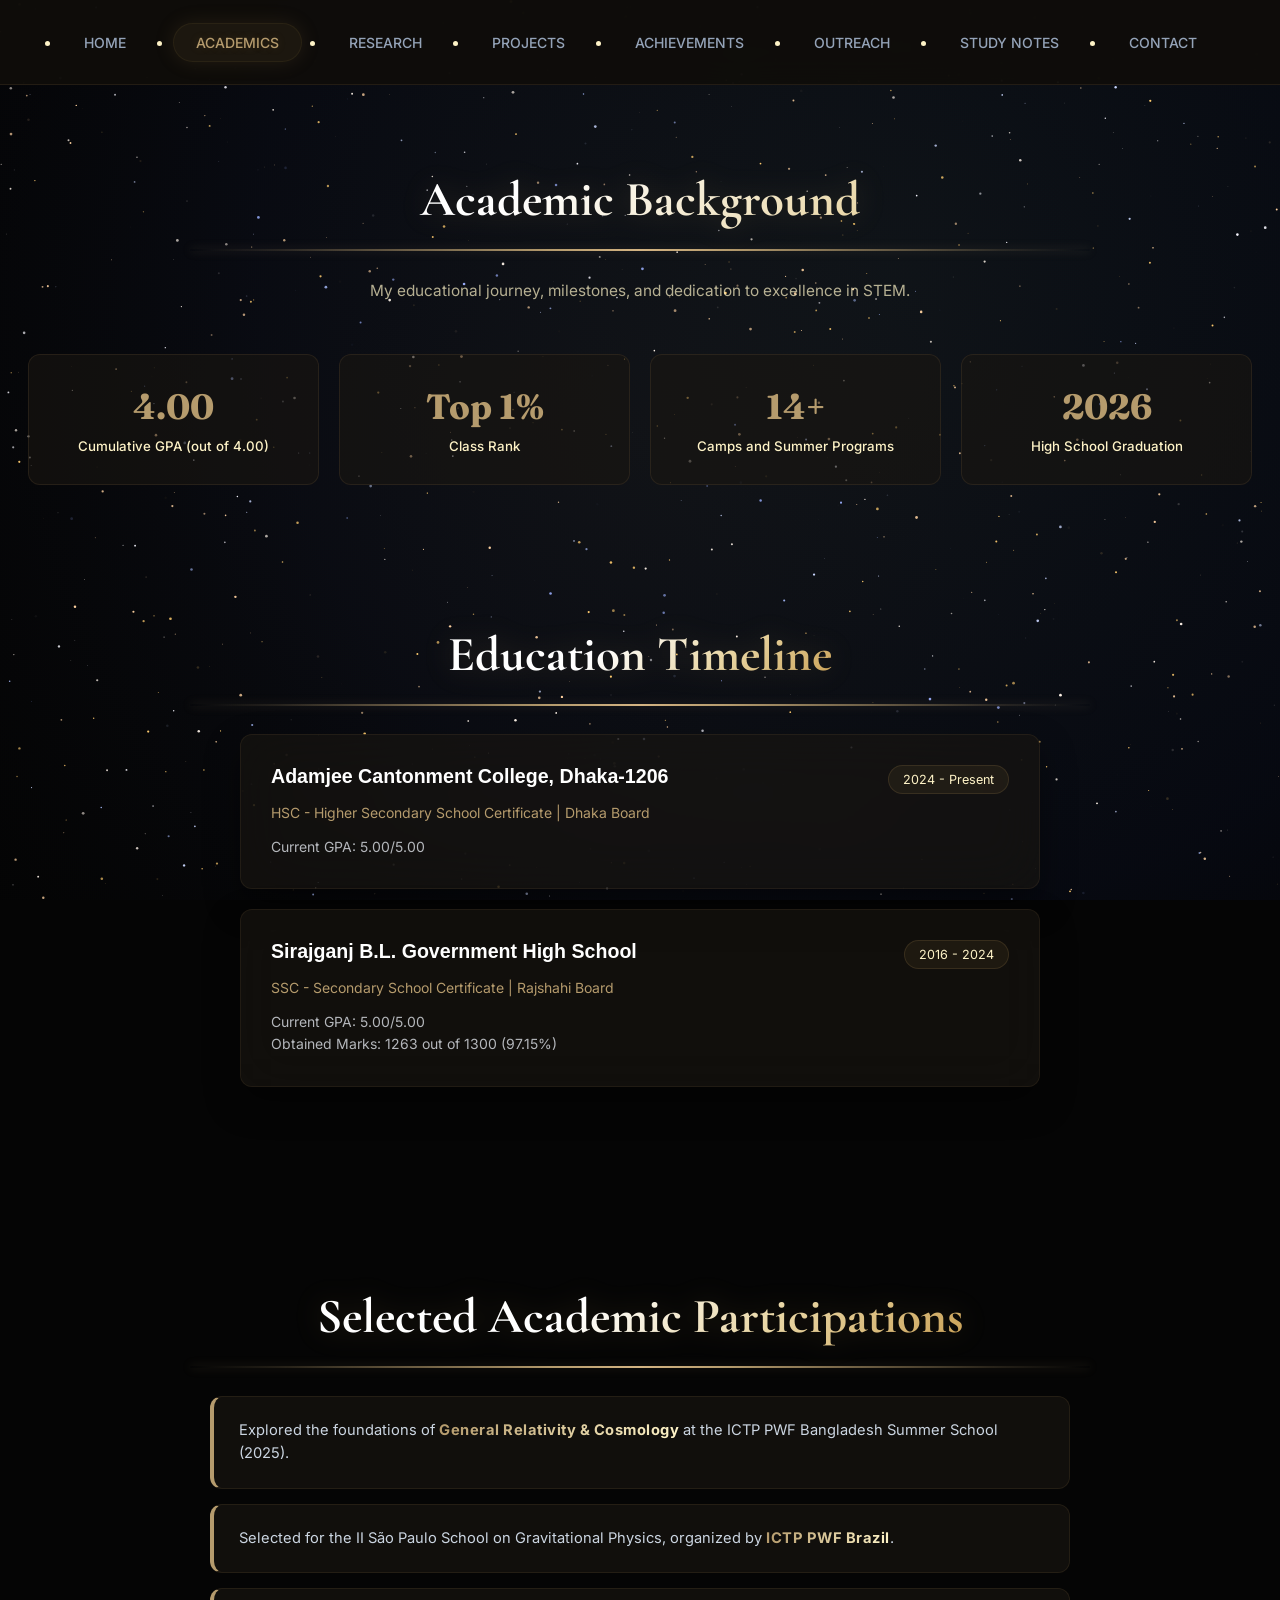
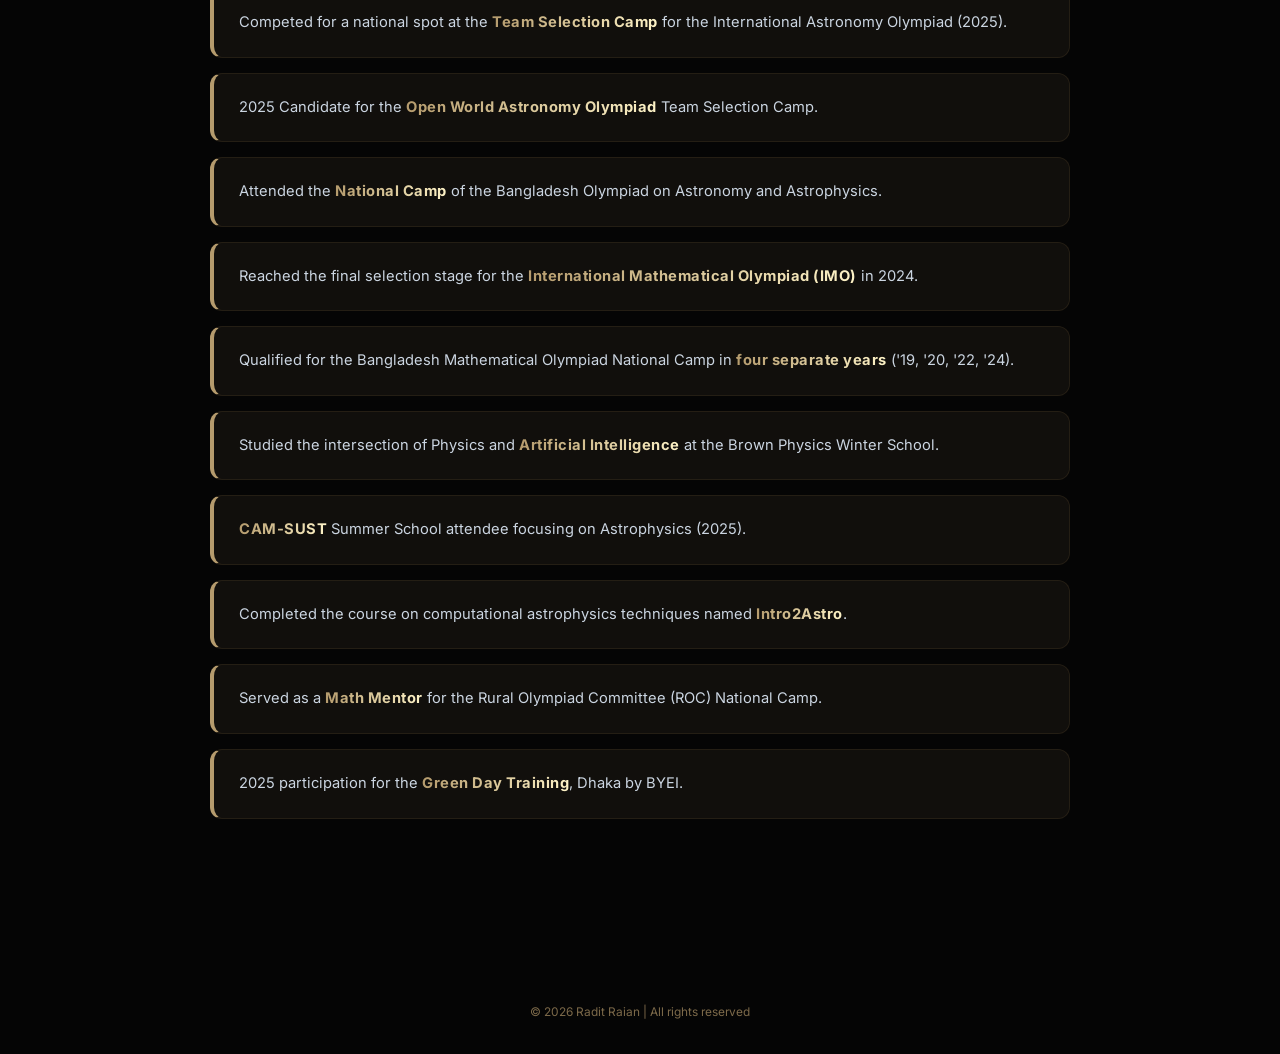
==== commit 3e8143e4: "Updated pages" ====
--- a/academics.html
+++ b/academics.html
@@ -199,4 +199,4 @@
 
   <script src="script.js"></script>
 </body>
-</html>
+</html>
--- a/styles.css
+++ b/styles.css
@@ -1,3 +1,6 @@
+@import url('https://fonts.googleapis.com/css2?family=Cormorant+Garamond:wght@600;700;800&display=swap');
+@import url('https://fonts.googleapis.com/css2?family=Fraunces:opsz,wght@9..144,700;9..144,900&display=swap');
+
 /* ==========================================================================
    1. CORE RESET & GLOBAL (REFINED ANTIQUE GOLD)
    ========================================================================== */
@@ -510,12 +513,12 @@
 /* --- The Main Floating Container --- */
 .aesthetic-portfolio-box {
     max-width: 850px;
-    margin: 50px auto;
+    margin: 30px auto;
     background: rgba(15, 15, 15, 0.7);
     backdrop-filter: blur(12px);
     border: 1px solid rgba(181, 155, 109, 0.2);
-    border-radius: 20px;
-    padding: 40px;
+    border-radius: 16px;
+    padding: 24px 28px;
     box-shadow: 0 25px 50px rgba(0, 0, 0, 0.5);
 }
 
@@ -534,15 +537,15 @@
 /* --- The Cards --- */
 .appointment-card {
     display: flex;
-    gap: 30px;
+    gap: 20px;
     align-items: center;
     transition: all 0.4s ease;
 }
 
 .appointment-visual {
-    flex: 0 0 280px; /* Maintains the size */
+    flex: 0 0 260px;
     aspect-ratio: 16 / 9;
-    border-radius: 12px;
+    border-radius: 10px;
     overflow: hidden;
     position: relative;
     border: 1px solid rgba(255, 255, 255, 0.05);
@@ -576,7 +579,7 @@
 .time-stamp {
     color: #b59b6d;
     font-size: 0.75rem;
-    font-family: 'Orbitron', sans-serif;
+    font-family: 'Cinzel', sans-serif;
     opacity: 0.8;
 }
 
@@ -720,21 +723,28 @@
 }
 
 .hero-title {
-  font-size: 4.5rem;
-  font-weight: 700;
-  color: #ffffff;
-  margin-bottom: 10px;
-  font-family: 'Segoe UI', sans-serif;
-  text-shadow: 0 0 25px rgba(154, 124, 73, 0.3);
+  font-size: 3.5rem;
+  font-weight: 900;
+  margin: 0 auto 20px auto;
+  font-family: 'Cormorant Garamond', 'Cormorant', Georgia, serif;
+  text-align: center;
+  display: block;
+  background: linear-gradient(135deg, #ffffff 0%, #ffffff 40%, #e8d5a3 70%, #c9a055 100%);
+  -webkit-background-clip: text;
+  -webkit-text-fill-color: transparent;
+  background-clip: text;
+  text-shadow: none;
+  filter: drop-shadow(0 0 14px rgba(200, 160, 80, 0.2));
 }
 
 .hero-underline {
-  width: 350px;
-  height: 4px;
-  background-color: #b59b6d; /* Muted Gold Color */
-  margin: 0 auto 20px auto;
-  border-radius: 2px;
-  box-shadow: 0 0 10px rgba(154, 124, 73, 0.2);
+  width: 100%;
+  max-width: 900px;
+  height: 2px;
+  background: linear-gradient(90deg, transparent 0%, rgba(181,155,109,0.18) 10%, #b59b6d 40%, #d4b483 50%, #b59b6d 60%, rgba(181,155,109,0.18) 90%, transparent 100%);
+  margin: 0 auto 28px auto;
+  border-radius: 0;
+  box-shadow: 0 0 10px rgba(181,155,109,0.25);
 }
 
 .hero-subtitle {
@@ -773,7 +783,7 @@
   font-weight: 700;
   color: #b59b6d; /* Muted Gold */
   margin-bottom: 10px;
-  font-family: 'Segoe UI', sans-serif;
+  font-family: 'Fraunces', Georgia, serif;
 }
 
 /* The Labels */
@@ -784,6 +794,19 @@
 }
 
 /* ======================== FORCE CENTER FIX ======================== */
+
+/* ==========================================================================
+   PAGE HERO — single unified pattern for ALL main page title blocks
+   Every page wraps its first <section> in class="page-hero-section"
+   which handles the nav offset + consistent top spacing in one place.
+   .section-header-center itself has NO margin-top so it never fights
+   the surrounding layout.
+   ========================================================================== */
+
+.page-hero-section {
+  padding-top: 120px !important;   /* nav (85px) + 35px breathing room */
+  padding-bottom: 0 !important;
+}
 
 .section-header-center {
   width: 100% !important;
@@ -792,24 +815,67 @@
   align-items: center !important;
   justify-content: center !important;
   text-align: center !important;
-  margin-top: -20px !important;
+  margin-top: 0 !important;        /* no more per-page hacks */
+}
+
+/* Outreach has its own <main class="outreach-main"> with padding-top:110px
+   so we only need a small nudge, not a full page-hero-section override */
+.outreach-main .section-header-center {
+  margin-top: 0 !important;
+}
+
+/* outreach-main already pads the top via its own CSS — cancel page-hero-section's pad */
+.outreach-main .page-hero-section {
+  padding-top: 0 !important;
+}
+
+/* Sub-section titles (Journal Talks, Professional Experience) — smaller, differentiated */
+.section-sub-title {
+  font-family: 'Cormorant Garamond', 'Cormorant', Georgia, serif;
+  font-size: 2.4rem;
+  font-weight: 700;
+  color: #c8a96e;
+  -webkit-text-fill-color: #c8a96e;
+  text-align: center;
+  margin: 0 auto 16px auto;
+  display: block;
+  letter-spacing: 0.04em;
+}
+
+.outreach-sub-header {
+  margin-top: 72px !important;
+}
+
+/* Narrower, dimmer underline for sub-sections */
+.sub-underline {
+  max-width: 420px !important;
+  opacity: 0.65;
+  margin-bottom: 36px !important;
 }
 
 .section-header-center .section-title {
   font-size: 3.5rem !important;
-  font-weight: 700 !important;
+  font-weight: 900 !important;
   text-align: center !important;
   margin: 0 auto 20px auto;
   display: inline-block !important;
-  background: linear-gradient(90deg, #ffffff, #b59b6d); /* White-to-Gold Gradient */
-  -webkit-background-clip: text;
-  -webkit-text-fill-color: transparent;
+  font-family: 'Cormorant Garamond', 'Cormorant', Georgia, serif !important;
+  background: linear-gradient(135deg, #ffffff 0%, #ffffff 40%, #e8d5a3 70%, #c9a055 100%) !important;
+  -webkit-background-clip: text !important;
+  -webkit-text-fill-color: transparent !important;
+  background-clip: text !important;
+  filter: drop-shadow(0 0 14px rgba(200, 160, 80, 0.2));
 }
 
 .section-header-center .hero-underline {
   margin-left: auto !important;
   margin-right: auto !important;
-  background-color: #b59b6d !important;
+  background: linear-gradient(90deg, transparent 0%, rgba(181,155,109,0.18) 10%, #b59b6d 40%, #d4b483 50%, #b59b6d 60%, rgba(181,155,109,0.18) 90%, transparent 100%) !important;
+  width: 100% !important;
+  max-width: 900px !important;
+  height: 2px !important;
+  border-radius: 0 !important;
+  box-shadow: 0 0 10px rgba(181,155,109,0.25) !important;
 }
 
 /* ======================== PARTICIPATION LIST (ANTIQUE STYLE) ======================== */
@@ -1404,12 +1470,14 @@
 
 /* --- Large Experience Header --- */
 .experience-header-large {
-    font-family: 'Inter', sans-serif;
-    font-size: 2.8rem !important; 
+    font-family: 'Cormorant Garamond', 'Cormorant', Georgia, serif;
+    font-size: 3.5rem !important;
+    font-weight: 800;
     text-align: center;
-    color: #fff;
-    margin: 80px 0 50px;
-    text-shadow: 0 0 20px rgba(181, 155, 109, 0.4); /* Amber star-glow */
+    color: #ffffff;
+    -webkit-text-fill-color: #ffffff;
+    margin: 0 auto 20px auto;
+    display: block;
 }
 
 /* --- Grid Container --- */
@@ -1552,42 +1620,70 @@
     padding: 0 !important;
 }
 
-/* --- The Gold Heading Line --- */
+/* --- Section Heading (Warm Calligraphic Gold) --- */
 .academic-heading-wrap {
-    border-left: 4px solid #fef3c7 !important;
-    padding-left: 20px !important;
+    border-left: 4px solid transparent !important;
+    border-image: linear-gradient(180deg, #fef3c7, #d4af37 50%, #92743a) 1 !important;
+    padding-left: 22px !important;
     margin-bottom: 30px !important;
     text-align: left !important;
+    position: relative !important;
+}
+
+.academic-heading-wrap::before {
+    content: '' !important;
+    position: absolute !important;
+    left: 0 !important; top: 0 !important; bottom: 0 !important;
+    width: 4px !important;
+    background: linear-gradient(180deg, #fef3c7, #d4af37 50%, #92743a) !important;
+    border-radius: 4px !important;
+    box-shadow: 0 0 18px rgba(212, 175, 55, 0.45), 0 0 40px rgba(212, 175, 55, 0.15) !important;
 }
 
 .academic-heading-wrap h2 {
-    font-family: 'Segoe UI', sans-serif !important;
-    font-size: 2.2rem !important;
-    color: #ffffff !important;
+    font-family: 'Rajdhani', sans-serif !important;
+    font-size: 2.4rem !important;
+    font-weight: 700 !important;
+    color: #fef3c7 !important;
+    letter-spacing: 0.04em !important;
+    text-shadow: 0 0 30px rgba(212, 175, 55, 0.3), 0 2px 8px rgba(0,0,0,0.5) !important;
     margin: 0 !important;
 }
 
-/* --- 1400px Aurora Medal Bars --- */
+/* --- International Medal Bars — Vivid Golden Warmth --- */
 .medal-bar-card {
     display: flex !important;
     align-items: center !important;
-    background: rgba(15, 23, 42, 0.3) !important;
-    backdrop-filter: blur(15px) !important;
-    border-radius: 20px !important;
-    padding: 25px 40px !important; /* Bigger float boxes */
-    margin-bottom: 12px !important; /* Minimal gap between bars */
+    background: linear-gradient(
+        135deg,
+        rgba(30, 22, 10, 0.72) 0%,
+        rgba(20, 16, 8, 0.6) 100%
+    ) !important;
+    backdrop-filter: blur(18px) !important;
+    -webkit-backdrop-filter: blur(18px) !important;
+    border-radius: 18px !important;
+    padding: 26px 42px !important;
+    margin-bottom: 14px !important;
     width: 100% !important;
     max-width: 1400px !important;
-    transition: 0.4s ease !important;
+    transition: transform 0.38s cubic-bezier(0.34, 1.56, 0.64, 1),
+                box-shadow 0.38s ease,
+                border-color 0.38s ease !important;
     overflow: visible !important;
-}
-
-/* --- The Soft Aurora Bloom --- */
+    position: relative !important;
+}
+
+.medal-bar-card:hover {
+    transform: translateX(6px) translateY(-2px) !important;
+}
+
+/* --- Medal Glow Pillars --- */
 .medal-accent {
-    width: 10px !important;
-    height: 60px !important;
-    border-radius: 50px !important;
-    margin-right: 35px !important;
+    width: 8px !important;
+    height: 56px !important;
+    border-radius: 40px !important;
+    margin-right: 36px !important;
+    flex-shrink: 0 !important;
     position: relative !important;
 }
 
@@ -1596,132 +1692,388 @@
     position: absolute !important;
     top: 50%; left: 50% !important;
     transform: translate(-50%, -50%) !important;
-    width: 180% !important; height: 140% !important;
-    filter: blur(20px) !important; /* Softer glow like aurora */
-    opacity: 0.5 !important;
+    width: 300% !important; height: 220% !important;
+    filter: blur(22px) !important;
+    opacity: 0.55 !important;
     z-index: -1 !important;
-}
-
-/* Medal Colors */
-.medal-gold { border: 1px solid rgba(255, 204, 51, 0.4) !important; }
-.medal-gold .medal-accent, .medal-gold .medal-accent::after { background: #ffcc33 !important; }
-
-.medal-silver { border: 1px solid rgba(226, 232, 240, 0.4) !important; }
-.medal-silver .medal-accent, .medal-silver .medal-accent::after { background: #cbd5e1 !important; }
-
-.medal-bronze { border: 1px solid rgba(205, 127, 50, 0.4) !important; }
-.medal-bronze .medal-accent, .medal-bronze .medal-accent::after { background: #cd7f32 !important; }
-
-.medal-winner { border: 1px solid rgba(229, 227, 225, 0.4) !important; }
-.medal-winner .medal-accent, .medal-winner .medal-accent::after { background: #fff !important; }
-
-/* Text Scaling */
-.medal-info h3 { font-size: 1.6rem !important; color: #fff !important; margin: 0 !important; }
-.medal-info p { font-size: 1.05rem !important; color: #cbd5e1 !important; margin: 5px 0 0 0 !important; }
-
-/* --- High-Density National Cards (No Vertical Bar) --- */
+    border-radius: 50% !important;
+}
+
+/* Medal Colors — vivid but warm */
+.medal-gold {
+    border: 1px solid rgba(255, 210, 60, 0.45) !important;
+    box-shadow: 0 4px 32px rgba(255, 200, 30, 0.1), inset 0 1px 0 rgba(255,220,80,0.08) !important;
+}
+.medal-gold:hover {
+    box-shadow: 0 8px 48px rgba(255, 200, 30, 0.22), inset 0 1px 0 rgba(255,220,80,0.12) !important;
+    border-color: rgba(255, 210, 60, 0.7) !important;
+}
+.medal-gold .medal-accent { background: linear-gradient(180deg, #ffe066, #f5c518, #c9960a) !important; }
+.medal-gold .medal-accent::after { background: #f5c518 !important; }
+
+.medal-silver {
+    border: 1px solid rgba(200, 215, 230, 0.38) !important;
+    box-shadow: 0 4px 28px rgba(180, 200, 220, 0.08), inset 0 1px 0 rgba(220,230,240,0.06) !important;
+}
+.medal-silver:hover {
+    box-shadow: 0 8px 42px rgba(180, 200, 220, 0.18) !important;
+    border-color: rgba(200, 215, 230, 0.6) !important;
+}
+.medal-silver .medal-accent { background: linear-gradient(180deg, #e8eef4, #b8c8d8, #8fa8be) !important; }
+.medal-silver .medal-accent::after { background: #b8c8d8 !important; }
+
+.medal-bronze {
+    border: 1px solid rgba(210, 130, 60, 0.42) !important;
+    box-shadow: 0 4px 28px rgba(200, 120, 40, 0.1), inset 0 1px 0 rgba(220,140,60,0.07) !important;
+}
+.medal-bronze:hover {
+    box-shadow: 0 8px 44px rgba(200, 120, 40, 0.2) !important;
+    border-color: rgba(210, 130, 60, 0.65) !important;
+}
+.medal-bronze .medal-accent { background: linear-gradient(180deg, #e8943a, #cd7f32, #8f5220) !important; }
+.medal-bronze .medal-accent::after { background: #cd7f32 !important; }
+
+.medal-winner {
+    border: 1px solid rgba(212, 175, 55, 0.35) !important;
+    box-shadow: 0 4px 24px rgba(212, 175, 55, 0.08), inset 0 1px 0 rgba(254,243,199,0.05) !important;
+}
+.medal-winner:hover {
+    box-shadow: 0 8px 40px rgba(212, 175, 55, 0.18) !important;
+    border-color: rgba(212, 175, 55, 0.55) !important;
+}
+.medal-winner .medal-accent { background: linear-gradient(180deg, #fef3c7, #d4af37, #a07830) !important; }
+.medal-winner .medal-accent::after { background: #d4af37 !important; }
+
+/* Medal Text — warm, organic, not robotic */
+.medal-info h3 {
+    font-family: 'Rajdhani', sans-serif !important;
+    font-size: 1.55rem !important;
+    font-weight: 700 !important;
+    color: #fef3c7 !important;
+    margin: 0 0 4px 0 !important;
+    letter-spacing: 0.01em !important;
+    line-height: 1.25 !important;
+    text-shadow: 0 1px 6px rgba(0,0,0,0.4) !important;
+}
+
+.medal-info p {
+    font-family: 'Rajdhani', sans-serif !important;
+    font-size: 1.05rem !important;
+    font-weight: 500 !important;
+    color: rgba(212, 175, 55, 0.75) !important;
+    margin: 0 !important;
+    letter-spacing: 0.03em !important;
+}
+
+/* --- National Achievement Cards — Deep Amber Warmth --- */
 .achieve-card.national-v {
     position: relative;
-    background: rgba(15, 23, 42, 0.3);
+    background: linear-gradient(
+        135deg,
+        rgba(28, 20, 8, 0.75) 0%,
+        rgba(18, 14, 6, 0.65) 100%
+    );
     backdrop-filter: blur(20px);
-    border: 1px solid rgba(255, 255, 255, 0.05);
-    border-radius: 12px;
-    padding: 25px 35px; /* Ample space to prevent minimized fonts */
-    margin-bottom: 12px !important; /* Zero gap between bars */
+    -webkit-backdrop-filter: blur(20px);
+    border: 1px solid rgba(212, 175, 55, 0.18);
+    border-radius: 16px;
+    padding: 28px 38px;
+    margin-bottom: 14px !important;
     width: 100%;
     max-width: 1400px;
-    transition: all 0.3s ease;
+    transition: transform 0.38s cubic-bezier(0.34, 1.56, 0.64, 1),
+                box-shadow 0.38s ease,
+                border-color 0.38s ease;
     overflow: hidden;
+    box-shadow: 0 4px 28px rgba(0,0,0,0.35), inset 0 1px 0 rgba(212,175,55,0.06);
+}
+
+.achieve-card.national-v:hover {
+    transform: translateX(6px) translateY(-2px);
+    border-color: rgba(212, 175, 55, 0.45);
+    box-shadow: 0 10px 50px rgba(0,0,0,0.5), 0 0 30px rgba(212, 175, 55, 0.12);
 }
 
 /* Horizontal Aurora Top Gradient */
 .aurora-top {
     position: absolute;
     top: 0; left: 0;
-    width: 100%; height: 4px;
-    filter: drop-shadow(0 0 8px currentColor);
-}
-
-/* --- Refined Antique Gold Gradient Variants --- */
-
-/* V1: Faded Parchment to Gold (Light & Airy) */
-.nat-v1 .aurora-top { 
-    background: linear-gradient(90deg, #fef3c7, #d4af37, #b59b6d); 
-    color: #b59b6d; 
-}
-
-/* V2: Deep Amber to Burnt Orange (Sunset Glow) */
-.nat-v2 .aurora-top { 
-    background: linear-gradient(90deg, #b59b6d, #b45309, #78350f); 
-    color: #b45309; 
-}
-
-/* V3: Antique Bronze to Olive Gold (Earth Tone) */
-.nat-v3 .aurora-top { 
-    background: linear-gradient(90deg, #854d0e, #a16207, #ca8a04); 
-    color: #a16207; 
-}
-
-/* V4: Soft Rose Gold to Copper (Warm Metallic) */
-.nat-v4 .aurora-top { 
-    background: linear-gradient(90deg, #fecaca, #b59b6d, #92400e); 
-    color: #b59b6d; 
-}
-
-/* V5: Deep Espresso to Champagne (High Contrast) */
-.nat-v5 .aurora-top { 
-    background: linear-gradient(90deg, #1c1917, #b59b6d, #fef3c7); 
-    color: #fef3c7; 
-}
-
-/* Normal Font Scaling */
+    width: 100%; height: 3px;
+    border-radius: 16px 16px 0 0;
+}
+
+/* National variants — all golden, each with its own warmth */
+.nat-v1 .aurora-top {
+    background: linear-gradient(90deg, #fef3c7 0%, #f5c518 35%, #d4af37 65%, #a07830 100%);
+    box-shadow: 0 0 18px rgba(245, 197, 24, 0.5);
+}
+.nat-v2 .aurora-top {
+    background: linear-gradient(90deg, #e8943a 0%, #d4781a 35%, #b45309 65%, #7c2d12 100%);
+    box-shadow: 0 0 18px rgba(212, 120, 26, 0.45);
+}
+.nat-v3 .aurora-top {
+    background: linear-gradient(90deg, #ca8a04 0%, #d4af37 40%, #fef3c7 65%, #d4af37 100%);
+    box-shadow: 0 0 18px rgba(202, 138, 4, 0.5);
+}
+.nat-v4 .aurora-top {
+    background: linear-gradient(90deg, #b59b6d 0%, #e8943a 40%, #f5c518 65%, #fef3c7 100%);
+    box-shadow: 0 0 16px rgba(181, 155, 109, 0.45);
+}
+.nat-v5 .aurora-top {
+    background: linear-gradient(90deg, #fef3c7 0%, #d4af37 50%, #92743a 100%);
+    box-shadow: 0 0 18px rgba(212, 175, 55, 0.4);
+}
+
+/* National Card Text — warm Rajdhani, never cold or mechanical */
 .achieve-content h3 {
-    font-size: 1.2rem; /* Normal, legible font size */
-    font-weight: 700;
-    color: #ffffff;
-    margin-bottom: 4px;
+    font-family: 'Rajdhani', sans-serif !important;
+    font-size: 1.65rem !important;
+    font-weight: 700 !important;
+    color: #fef3c7 !important;
+    text-transform: none !important;
+    margin: 0 0 10px 0 !important;
+    letter-spacing: 0.02em !important;
+    line-height: 1.25 !important;
+    text-shadow: 0 1px 8px rgba(0,0,0,0.5) !important;
 }
 
 .achieve-content p {
-    font-size: 0.95rem;
-    color: #cbd5e1;
-    margin-bottom: 4px;
+    font-family: 'Rajdhani', sans-serif !important;
+    font-size: 1.08rem !important;
+    font-weight: 500 !important;
+    color: rgba(212, 175, 55, 0.7) !important;
+    line-height: 1.5 !important;
+    margin: 0 !important;
+    letter-spacing: 0.03em !important;
 }
 
 .achieve-subtext {
-    font-size: 0.75rem;
-    font-weight: 800;
-    color: #94a3b8;
+    font-family: 'Rajdhani', sans-serif;
+    font-size: 0.78rem;
+    font-weight: 600;
+    color: rgba(181, 155, 109, 0.6);
     text-transform: uppercase;
-    letter-spacing: 1px;
-}
-
-/* --- Global Font Synchronization --- */
-.achieve-content h3 {
-    font-family: 'Inter', sans-serif !important; /* Matches standard UI */
-    font-size: 1.70rem !important; /* Normal, non-minimized size */
-    font-weight: 700 !important;
-    color: #ffffff !important;
-    text-transform: none !important; /* Prevents all-caps crowding */
-    margin: 0 0 15px 0 !important;
-    letter-spacing: normal !important;
-}
-
-.achieve-content p {
-    font-family: 'Inter', sans-serif !important;
-    font-size: 1.10rem !important;
-    font-weight: 400 !important;
-    color: rgba(203, 213, 225, 0.8) !important;
-    line-height: 1.5 !important;
-    margin: 0 0 8px 0 !important;
-}
-/* --- High-Density Card Fix --- */
+    letter-spacing: 0.12em;
+}
+
+/* Card layout */
 .achieve-card.national-v {
-    padding: 25px 25px !important; /* Balanced padding */
+    padding: 28px 38px !important;
     min-height: auto !important;
     display: flex !important;
     flex-direction: column !important;
     justify-content: center !important;
+}
+
+/* Section spacing between international and national */
+.achievements-wrap + .achievements-wrap,
+.achievements-wrap + .nat-section {
+    margin-top: 80px !important;
+}
+
+/* ─────────────────────────────────────────
+   NATIONAL RECOGNITIONS — Timeline Design
+───────────────────────────────────────── */
+.nat-section {
+    width: 95% !important;
+    max-width: 1400px !important;
+    margin: 0 auto !important;
+    padding: 0 !important;
+}
+
+.nat-head {
+    margin-bottom: 2.6rem;
+}
+
+/* Cinzel for title — matches page heading style */
+.nat-title {
+    font-family: 'Cinzel', serif !important;
+    font-size: 2.5rem !important;
+    font-weight: 600 !important;
+    color: #fef3c7 !important;
+    letter-spacing: 0.04em !important;
+    text-shadow: 0 0 35px rgba(154,124,73,0.3), 0 2px 8px rgba(0,0,0,0.5) !important;
+    margin: 0 !important;
+    display: inline-block;
+    position: relative;
+}
+.nat-title::after {
+    content: '';
+    position: absolute;
+    bottom: -6px; left: 0;
+    width: 50%; height: 1px;
+    background: linear-gradient(90deg, rgba(154,124,73,0.55), transparent);
+}
+
+/* Rajdhani subtitle — matches .ec-label-sub from past chapters */
+.nat-sub {
+    font-family: 'Rajdhani', sans-serif !important;
+    font-size: 0.78rem !important;
+    font-weight: 500 !important;
+    color: rgba(255,255,255,0.35) !important;
+    letter-spacing: 0.2em !important;
+    text-transform: uppercase !important;
+    margin-top: 14px !important;
+    line-height: 1.7 !important;
+}
+
+/* Vertical timeline line */
+.nat-timeline {
+    position: relative;
+    padding-left: 80px;
+}
+.nat-timeline::before {
+    content: '';
+    position: absolute;
+    left: 29px; top: 30px; bottom: 30px;
+    width: 1px;
+    background: linear-gradient(180deg,
+        rgba(154,124,73,0.45) 0%,
+        rgba(154,124,73,0.15) 65%,
+        transparent 100%);
+}
+
+.nat-row {
+    position: relative;
+    margin-bottom: 16px;
+    display: flex;
+    align-items: center;
+}
+
+/* Circle node — logo placeholder, antique gold ring */
+.nat-node {
+    position: absolute;
+    left: -65px;
+    width: 50px;
+    height: 50px;
+    border-radius: 50%;
+    border: 1px solid rgba(154,124,73,0.3);
+    background: rgba(25,22,18,0.95);
+    flex-shrink: 0;
+    z-index: 2;
+    display: flex;
+    align-items: center;
+    justify-content: center;
+    box-shadow:
+        0 0 0 4px rgba(5,5,5,0.95),
+        0 0 20px rgba(154,124,73,0.1);
+    overflow: hidden;
+}
+
+/* Logo image inside node */
+.nat-node img {
+    width: 100%;
+    height: 100%;
+    object-fit: cover;
+    border-radius: 50%;
+    opacity: 0.75;
+    filter: saturate(0.6) brightness(0.85);
+}
+
+/* Fallback initials text — Rajdhani, antique gold */
+.nat-node-label {
+    font-family: 'Rajdhani', sans-serif;
+    font-size: 0.58rem;
+    font-weight: 700;
+    color: rgba(181,155,109,0.6);
+    letter-spacing: 0.03em;
+    text-align: center;
+    line-height: 1.25;
+    text-transform: uppercase;
+}
+
+/* Card — antique glass like stat-card / edu-card */
+.nat-card {
+    flex: 1;
+    position: relative;
+    border-radius: 14px;
+    padding: 20px 30px;
+    overflow: hidden;
+    cursor: default;
+    transition: transform 0.38s cubic-bezier(0.34,1.56,0.64,1),
+                border-color 0.35s ease,
+                box-shadow 0.35s ease,
+                background 0.35s ease;
+    display: flex;
+    align-items: center;
+    gap: 20px;
+    background: rgba(25,22,18,0.6);
+    backdrop-filter: blur(20px);
+    -webkit-backdrop-filter: blur(20px);
+    border: 1px solid rgba(154,124,73,0.12);
+    box-shadow: 0 4px 28px rgba(0,0,0,0.4);
+}
+.nat-card:hover {
+    transform: translateX(8px);
+    border-color: rgba(154,124,73,0.32);
+    background: rgba(25,22,18,0.72);
+    box-shadow: 0 8px 44px rgba(0,0,0,0.55), 0 0 24px rgba(154,124,73,0.07);
+}
+/* Top shimmer */
+.nat-card::before {
+    content: '';
+    position: absolute;
+    top: 0; left: 10%; right: 10%; height: 1px;
+    background: linear-gradient(90deg, transparent, rgba(154,124,73,0.22), transparent);
+}
+
+/* Left accent bar — antique gold gradient */
+.nat-accent {
+    width: 3px;
+    height: 46px;
+    border-radius: 4px;
+    flex-shrink: 0;
+    background: linear-gradient(180deg, rgba(181,155,109,0.7), rgba(101,87,53,0.2));
+}
+
+.nat-text {
+    flex: 1;
+}
+/* h3 matches medal-info h3 weight/font */
+.nat-text h3 {
+    font-family: 'Rajdhani', sans-serif !important;
+    font-size: 1.25rem !important;
+    font-weight: 700 !important;
+    color: #ffffff !important;
+    margin: 0 0 5px 0 !important;
+    line-height: 1.25 !important;
+    letter-spacing: 0.01em !important;
+    text-shadow: 0 1px 6px rgba(0,0,0,0.45) !important;
+}
+/* p matches medal-info p */
+.nat-text p {
+    font-family: 'Rajdhani', sans-serif !important;
+    font-size: 0.9rem !important;
+    font-weight: 500 !important;
+    color: rgba(181,155,109,0.65) !important;
+    margin: 0 !important;
+    letter-spacing: 0.04em !important;
+}
+
+/* Year column — very faded, Rajdhani */
+.nat-year {
+    font-family: 'Rajdhani', sans-serif;
+    font-size: 0.72rem;
+    font-weight: 600;
+    color: rgba(154,124,73,0.32);
+    letter-spacing: 0.08em;
+    text-align: right;
+    flex-shrink: 0;
+    line-height: 1.8;
+    white-space: nowrap;
+}
+
+/* Mobile adjustments */
+@media (max-width: 768px) {
+    .nat-timeline { padding-left: 58px !important; }
+    .nat-node { left: -50px !important; width: 38px !important; height: 38px !important; }
+    .nat-node-label { font-size: 0.46rem !important; }
+    .nat-card { padding: 14px 16px !important; gap: 12px !important; }
+    .nat-text h3 { font-size: 0.92rem !important; }
+    .nat-text p  { font-size: 0.78rem !important; }
+    .nat-year { font-size: 0.6rem !important; }
+    .nat-title { font-size: 1.7rem !important; }
+    .nat-sub { font-size: 0.65rem !important; }
 }
 
 
@@ -2281,14 +2633,15 @@
     --alignment-baseline: 1200px;
 }
 
-/* --- High-Impact Inter Title --- */
+/* --- High-Impact Cormorant Garamond Title --- */
 .study-hero-title {
-    font-family: 'Inter', sans-serif !important;
-    font-weight: 900 !important;
+    font-family: 'Cormorant Garamond', 'Cormorant', Georgia, serif !important;
+    font-weight: 800 !important;
     font-size: 4.8rem !important; 
     letter-spacing: 4px !important; 
     text-transform: uppercase;
     color: #ffffff;
+    -webkit-text-fill-color: #ffffff;
     text-align: center;
     text-shadow: 
         0 0 15px rgba(181, 155, 109, 0.4), 
@@ -2920,10 +3273,10 @@
   #nav-list .nav-link {
     display: block !important;
     padding: 1.2rem 1.8rem !important;
-    font-family: 'Orbitron', monospace !important;
-    font-size: 0.75rem !important;
+    font-family: 'Inter', sans-serif !important;
+    font-size: 0.9rem !important;
     font-weight: 500 !important;
-    letter-spacing: 0.22em !important;
+    letter-spacing: 0.05em !important;
     color: #8899aa !important;
     text-decoration: none !important;
     text-align: left !important;
@@ -2979,7 +3332,7 @@
 }
 
 .lumin-eyebrow {
-  font-family: 'Orbitron', monospace;
+  font-family: 'Cinzel', monospace;
   font-size: 0.72rem;
   letter-spacing: 0.25em;
   color: #4ecdc4;
@@ -3008,7 +3361,7 @@
 }
 
 .lumin-body {
-  font-family: 'Cinzel', serif;
+  font-family: serif;
   font-size: 1rem;
   color: #94a3b8;
   line-height: 1.8;
@@ -3079,7 +3432,7 @@
 }
 
 .ld-num {
-  font-family: 'Orbitron', monospace;
+  font-family: 'Cinzel', monospace;
   font-size: 0.68rem;
   letter-spacing: 0.35em;
   color: #94a3b8;
@@ -3096,7 +3449,7 @@
 }
 
 .ld-tag {
-  font-family: 'Orbitron', monospace;
+  font-family: 'Cinzel', monospace;
   font-size: 0.62rem;
   letter-spacing: 0.28em;
   color: #4ecdc4;
@@ -3124,7 +3477,7 @@
 }
 
 .ld-fact {
-  font-family: 'Orbitron', monospace;
+  font-family: 'Cinzel', monospace;
   font-size: 0.6rem;
   letter-spacing: 0.18em;
   background: #4ecdc4;
@@ -3233,12 +3586,12 @@
   color: #cbd5e1;
   line-height: 1.6;
   font-style: italic;
-  margin-bottom: 3rem;
+  margin-bottom: 3 rem;
 }
 
 .story-rule {
   position: absolute;
-  bottom: 2.5rem;
+  bottom: 1rem;
   left: 2.5rem;
   height: 0.125rem;
   width: 1.875rem;
@@ -3248,12 +3601,12 @@
 
 .story-read-more-wrap {
   position: absolute;
-  bottom: 2rem;
+  bottom: 0.4rem;
   right: 2.5rem;
 }
 
 .story-read-more {
-  font-family: 'Orbitron', sans-serif;
+  font-family: 'Inter', sans-serif;
   font-size: 0.75rem;
   font-weight: 500;
   color: #fef3c7;
@@ -3379,14 +3732,28 @@
   }
 
   .story-card-details {
-    padding: 1.1rem 1.2rem 4.5rem !important;
+    padding: 1.1rem 1.2rem 1.5rem !important;
     text-align: center !important;
     align-items: center !important;
+    justify-content: flex-start !important;
+    gap: 0.6rem !important;
+  }
+
+  .story-read-more-wrap {
+    position: static !important;
+    margin-top: 0.5rem !important;
+    text-align: center !important;
+  }
+
+  .story-rule {
+    position: static !important;
+    transform: none !important;
+    margin: 0.5rem auto 0 !important;
   }
 
   .story-card-body {
     display: -webkit-box !important;
-    -webkit-line-clamp: 3 !important;
+    -webkit-line-clamp: 6 !important;
     -webkit-box-orient: vertical !important;
     overflow: hidden !important;
     margin-bottom: 0 !important;
@@ -3394,8 +3761,306 @@
     line-height: 1.5 !important;
   }
 
-  .story-rule {
-    left: 50% !important;
-    transform: translateX(-50%);
-  }
-}
+  
+}
+
+/* ==========================================================================
+   MOBILE FIXES — comprehensive layout fix for all pages (max-width: 768px)
+   ========================================================================== */
+@media (max-width: 768px) {
+
+  /* ── GLOBAL ── */
+  * { box-sizing: border-box; }
+
+  body { overflow-x: hidden !important; }
+
+  main {
+    padding-left: 1rem !important;
+    padding-right: 1rem !important;
+    padding-top: 70px !important;
+  }
+
+  section {
+    padding-left: 0 !important;
+    padding-right: 0 !important;
+    width: 100% !important;
+    max-width: 100% !important;
+  }
+
+  /* ── TYPOGRAPHY — prevent overflow on all pages ── */
+  .hero-title {
+    font-size: clamp(1.8rem, 7vw, 2.5rem) !important;
+    line-height: 1.2 !important;
+    word-break: break-word !important;
+    font-family: 'Cormorant Garamond', 'Cormorant', Georgia, serif !important;
+  }
+
+  .section-title,
+  .section-header-center .section-title {
+    font-size: clamp(1.8rem, 7vw, 2.5rem) !important;
+    line-height: 1.2 !important;
+    word-break: break-word !important;
+    font-family: 'Cormorant Garamond', 'Cormorant', Georgia, serif !important;
+  }
+
+  .hero-subtitle {
+    font-size: 0.95rem !important;
+    padding: 0 0.5rem !important;
+  }
+
+  h1, h2, h3 {
+    word-break: break-word !important;
+    overflow-wrap: break-word !important;
+  }
+
+  /* ── STATS GRID — 2 columns on mobile ── */
+  .stats-grid {
+    grid-template-columns: repeat(2, 1fr) !important;
+    gap: 0.8rem !important;
+    padding: 0 0.5rem !important;
+  }
+
+  .stat-card {
+    padding: 1rem !important;
+  }
+
+  .stat-number {
+    font-size: 1.8rem !important;
+  }
+
+  /* ── EDUCATION CARDS ── */
+  .education-container {
+    padding: 0 !important;
+  }
+
+  .edu-card {
+    padding: 1.2rem !important;
+    margin-bottom: 1rem !important;
+  }
+
+  .edu-header {
+    flex-direction: column !important;
+    align-items: flex-start !important;
+    gap: 0.3rem !important;
+  }
+
+  /* ── PARTICIPATION CARDS ── */
+  .participation-container {
+    grid-template-columns: 1fr !important;
+    gap: 0.8rem !important;
+    padding: 0 !important;
+  }
+
+  .part-card {
+    padding: 1rem !important;
+  }
+
+  /* ── ACHIEVEMENTS PAGE ── */
+  .achievements-wrap {
+    width: 100% !important;
+    margin: 20px 0 !important;
+    padding: 0 !important;
+  }
+
+  .academic-heading-wrap {
+    margin-bottom: 1rem !important;
+    padding-left: 14px !important;
+  }
+
+  .academic-heading-wrap h2 {
+    font-size: 1.5rem !important;
+  }
+
+  .medal-bar-card {
+    padding: 1rem 1rem 1rem 0.8rem !important;
+    border-radius: 12px !important;
+    margin-bottom: 0.6rem !important;
+    align-items: flex-start !important;
+  }
+
+  .medal-accent {
+    width: 6px !important;
+    height: 40px !important;
+    margin-right: 14px !important;
+    flex-shrink: 0 !important;
+  }
+
+  .medal-info h3 {
+    font-size: 0.95rem !important;
+    line-height: 1.3 !important;
+  }
+
+  .medal-info p {
+    font-size: 0.82rem !important;
+  }
+
+  /* National achievement cards */
+  .achieve-card {
+    padding: 1rem !important;
+    margin-bottom: 0.8rem !important;
+  }
+
+  .achieve-content h3 {
+    font-size: 1rem !important;
+  }
+
+  /* ── NARRATIVE CARDS (achievements leadership) ── */
+  .narrative-card.nostalgia-full {
+    flex-direction: column !important;
+    min-height: auto !important;
+    margin-bottom: 1.2rem !important;
+    border-radius: 16px !important;
+  }
+
+  .story-image-full {
+    width: 100% !important;
+    height: 200px !important;
+    border-right: none !important;
+    border-bottom: 1px solid rgba(217,119,6,0.1) !important;
+  }
+
+  .story-image-full img {
+    width: 100% !important;
+    height: 100% !important;
+    object-fit: cover !important;
+  }
+
+  .story-details {
+    padding: 1.2rem !important;
+  }
+
+  .story-details h3 {
+    font-size: 1.1rem !important;
+  }
+
+  .story-details p {
+    font-size: 0.9rem !important;
+  }
+
+  /* ── RESEARCH PAGE ── */
+  .project-long-card {
+    padding: 1rem !important;
+    margin-bottom: 1rem !important;
+    border-radius: 14px !important;
+  }
+
+  .project-grid-layout {
+    flex-direction: column !important;
+    gap: 1rem !important;
+  }
+
+  .project-img-col {
+    width: 100% !important;
+  }
+
+  .project-img {
+    width: 100% !important;
+    height: 180px !important;
+    object-fit: cover !important;
+    border-radius: 10px !important;
+  }
+
+  .project-content-col {
+    width: 100% !important;
+    padding: 0 !important;
+  }
+
+  .project-title-group h3 {
+    font-size: 1rem !important;
+  }
+
+  .project-buttons {
+    flex-wrap: wrap !important;
+    gap: 0.5rem !important;
+  }
+
+  /* ── RESEARCH INTRO BOX ── */
+  .research-intro-box {
+    padding: 1rem !important;
+    font-size: 0.9rem !important;
+  }
+
+  /* ── PROJECTS PAGE ── */
+  .project-feature-grid {
+    flex-direction: column !important;
+    gap: 1rem !important;
+  }
+
+  .project-img-box {
+    width: 100% !important;
+  }
+
+  .feature-img {
+    width: 100% !important;
+    height: auto !important;
+  }
+
+  .project-details-grid {
+    grid-template-columns: 1fr !important;
+    gap: 0.8rem !important;
+  }
+
+  /* ── OUTREACH PAGE ── */
+  .featured-talk-card {
+    flex-direction: column !important;
+    gap: 1rem !important;
+  }
+
+  .talk-image-box img {
+    width: 100% !important;
+    height: 200px !important;
+    object-fit: cover !important;
+    border-radius: 12px !important;
+  }
+
+  .glass-exp-card {
+    flex-direction: column !important;
+    gap: 1rem !important;
+    padding: 1rem !important;
+  }
+
+  .exp-image-wrap img {
+    width: 60px !important;
+    height: 60px !important;
+  }
+
+  /* ── CONTACT PAGE ── */
+  .contact-cards-grid {
+    grid-template-columns: 1fr !important;
+    gap: 1rem !important;
+  }
+
+  .contact-card {
+    padding: 1.2rem !important;
+  }
+
+  .input-row {
+    flex-direction: column !important;
+    gap: 0.8rem !important;
+  }
+
+  /* ── STUDY NOTES ── */
+  .notes-resource-grid {
+    grid-template-columns: 1fr !important;
+    gap: 1rem !important;
+  }
+
+  .resource-card {
+    padding: 1.2rem !important;
+  }
+
+  .search-container {
+    padding: 1rem !important;
+  }
+
+  .filter-tags {
+    flex-wrap: wrap !important;
+    gap: 0.4rem !important;
+  }
+
+  .filter-btn {
+    font-size: 0.7rem !important;
+    padding: 0.4rem 0.8rem !important;
+  }
+
+}
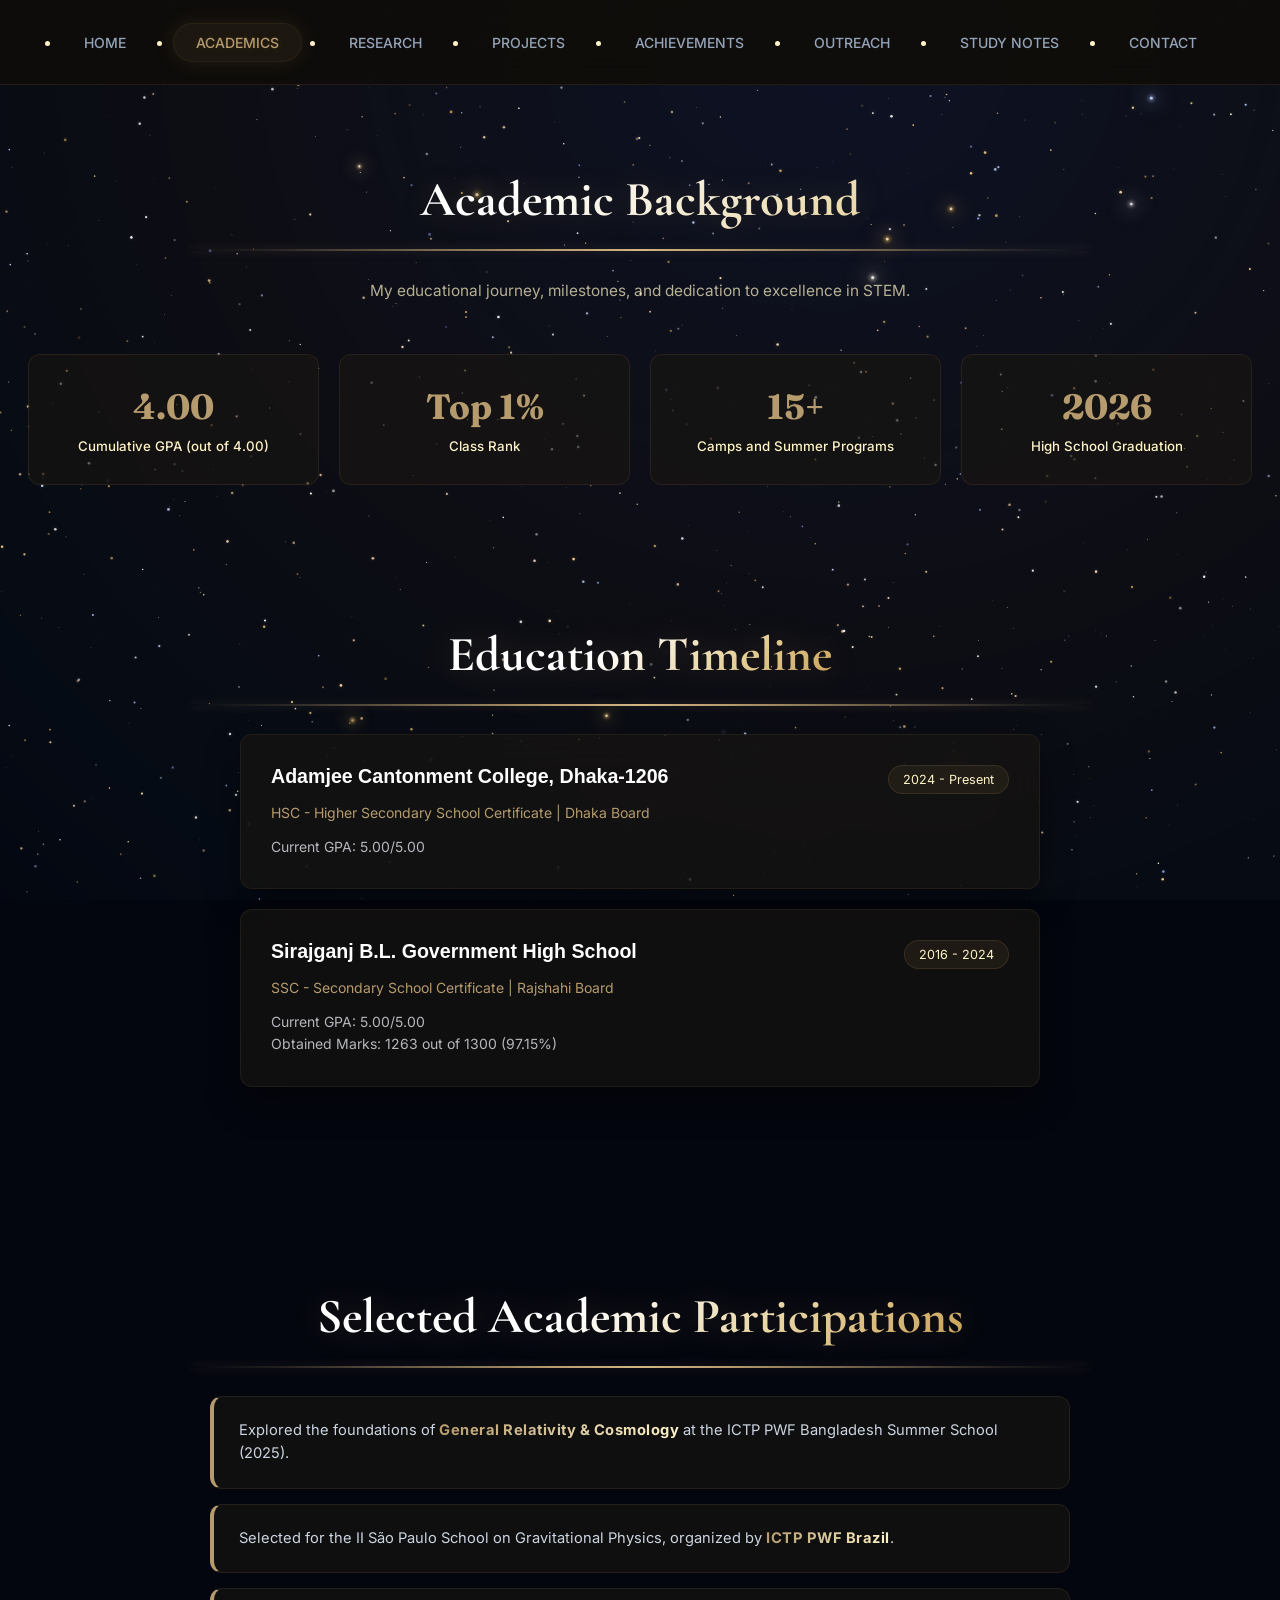
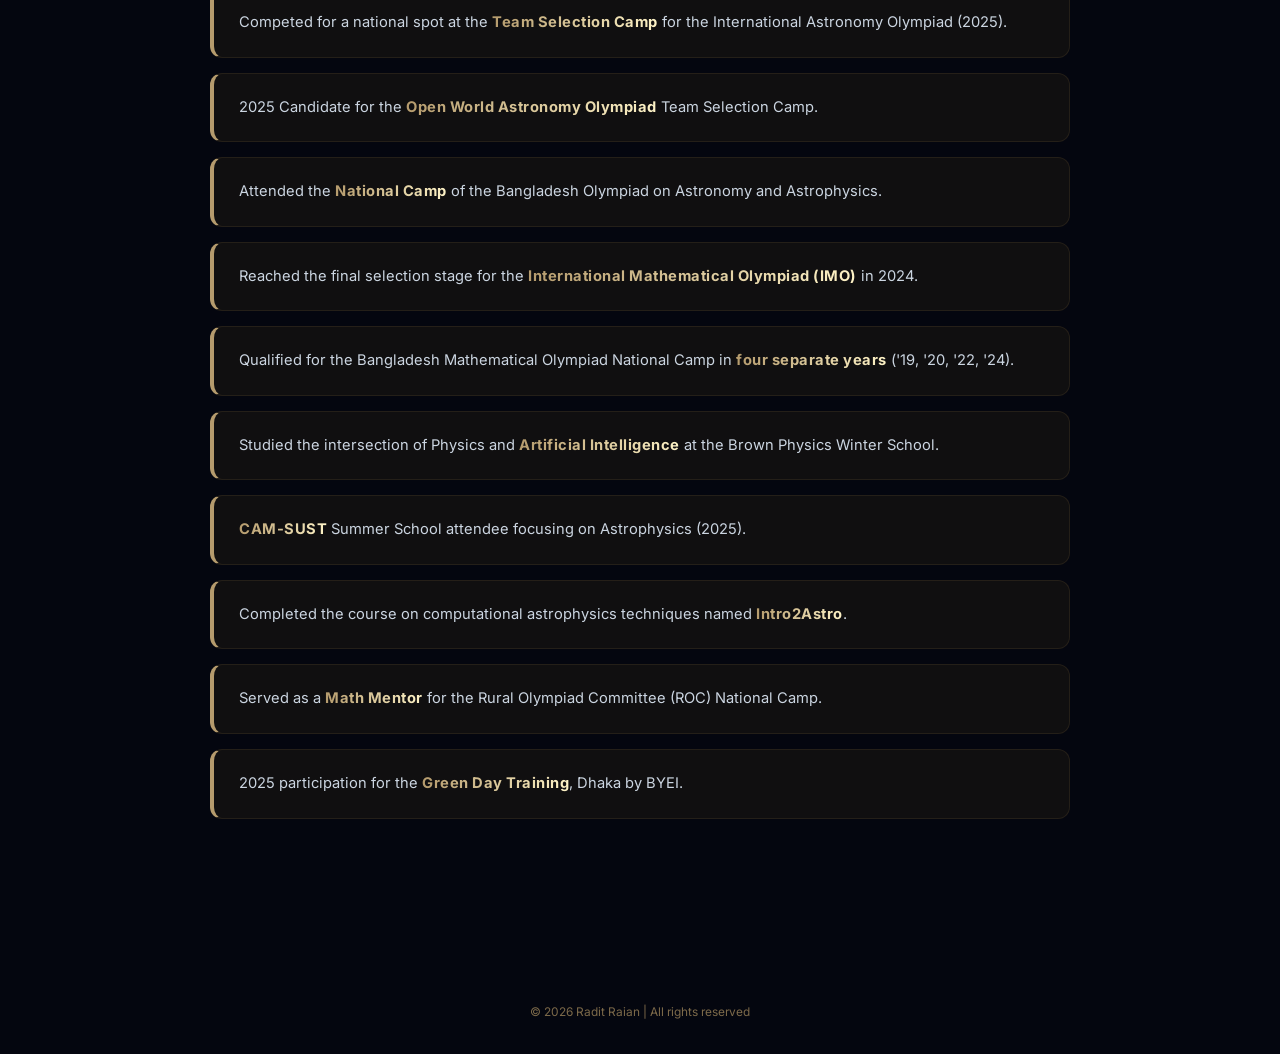
==== commit 4ef542b2: "Update academics.html" ====
--- a/academics.html
+++ b/academics.html
@@ -60,7 +60,7 @@
           <div class="stat-label">Class Rank</div>
         </div>
         <div class="stat-card">
-          <div class="stat-number">14+</div>
+          <div class="stat-number">15+</div>
           <div class="stat-label">Camps and Summer Programs</div>
         </div>
         <div class="stat-card">
@@ -199,4 +199,4 @@
 
   <script src="script.js"></script>
 </body>
-</html>+</html>
--- a/styles.css
+++ b/styles.css
@@ -13,7 +13,7 @@
 html {
     width: 100%; 
     min-height: 100%;
-    background: #050505; 
+    background: #04060f; /* Deep space navy — more atmospheric than pure black */
     font-size: 14px; /* Standard base for rem scaling */
     font-family: 'Inter', sans-serif; 
     scroll-behavior: smooth;
@@ -41,6 +41,60 @@
     display: block;
 }
 
+/* ── 7. FILM GRAIN OVERLAY ── */
+body::before {
+    content: '';
+    position: fixed;
+    inset: 0;
+    z-index: 0;
+    pointer-events: none;
+    background-image: url("data:image/svg+xml,%3Csvg xmlns='http://www.w3.org/2000/svg' width='200' height='200'%3E%3Cfilter id='grain'%3E%3CfeTurbulence type='fractalNoise' baseFrequency='0.85' numOctaves='4' stitchTiles='stitch'/%3E%3CfeColorMatrix type='saturate' values='0'/%3E%3C/filter%3E%3Crect width='200' height='200' filter='url(%23grain)' opacity='0.08'/%3E%3C/svg%3E");
+    background-repeat: repeat;
+    background-size: 200px 200px;
+    opacity: 1;
+    mix-blend-mode: overlay;
+}
+
+/* ── 8. VIGNETTE — sides only, fades in on scroll via JS class ── */
+body::after {
+    content: '';
+    position: fixed;
+    inset: 0;
+    z-index: 0;
+    pointer-events: none;
+    background: linear-gradient(
+        to right,
+        rgba(1, 2, 8, 0.72) 0%,
+        transparent 18%,
+        transparent 82%,
+        rgba(1, 2, 8, 0.72) 100%
+    );
+    opacity: 0;
+    transition: opacity 0.6s ease;
+}
+body.scrolled::after {
+    opacity: 1;
+}
+
+/* ── 9. HORIZON GLOW ── */
+.horizon-glow {
+    position: fixed;
+    bottom: 0;
+    left: 0;
+    width: 100%;
+    height: 280px;
+    pointer-events: none;
+    z-index: 0;
+    background: linear-gradient(
+        to top,
+        rgba(154, 100, 30, 0.13) 0%,
+        rgba(80, 50, 120, 0.07) 40%,
+        transparent 100%
+    );
+    mask-image: linear-gradient(to top, black 0%, transparent 100%);
+    -webkit-mask-image: linear-gradient(to top, black 0%, transparent 100%);
+}
+
 .aurora-wrap {
     position: fixed; 
     top: 0; 
@@ -58,23 +112,26 @@
     left: -25%;
     width: 150%; 
     height: 150%;
-    /* Muted Amber Nebula */
+    /* Multi-tone nebula — blue-violet + amber + teal */
     background: radial-gradient(
-        circle at center,
-        rgba(154, 124, 73, 0.06) 0%,   /* Soft Antique Gold */
-        rgba(101, 87, 53, 0.03) 40%,   /* Faded Sepia */
-        transparent 75%
+        ellipse at 60% 20%,
+        rgba(96, 130, 250, 0.09) 0%,
+        rgba(154, 124, 73, 0.06) 40%,
+        rgba(20, 120, 140, 0.04) 65%,
+        transparent 80%
     );
-    filter: none; 
-    animation: auroraPulse 2000s ease-in-out infinite alternate;
+    filter: blur(40px);
+    animation: auroraPulse 18s ease-in-out infinite alternate;
     will-change: transform, opacity;
     transform: translateZ(0); 
     pointer-events: none;
 }
 
 @keyframes auroraPulse {
-    0% { transform: scale(1); opacity: 0.3; }
-    100% { transform: scale(1.15); opacity: 0.5; }
+    0%   { transform: scale(1) rotate(0deg);     opacity: 0.4; }
+    33%  { transform: scale(1.08) rotate(3deg);  opacity: 0.65; }
+    66%  { transform: scale(0.96) rotate(-2deg); opacity: 0.5; }
+    100% { transform: scale(1.12) rotate(5deg);  opacity: 0.7; }
 }
 
 @keyframes auroraMove {
@@ -185,7 +242,7 @@
     font-weight: 300; 
     font-size: 1.05rem; 
     line-height: 1.5;
-    color: rgba(250, 246, 230, 0.8); 
+    color: rgba(242, 240, 231, 0.744); 
     text-align: justify;
     margin-top: 10px; 
     margin-bottom: 30px; 
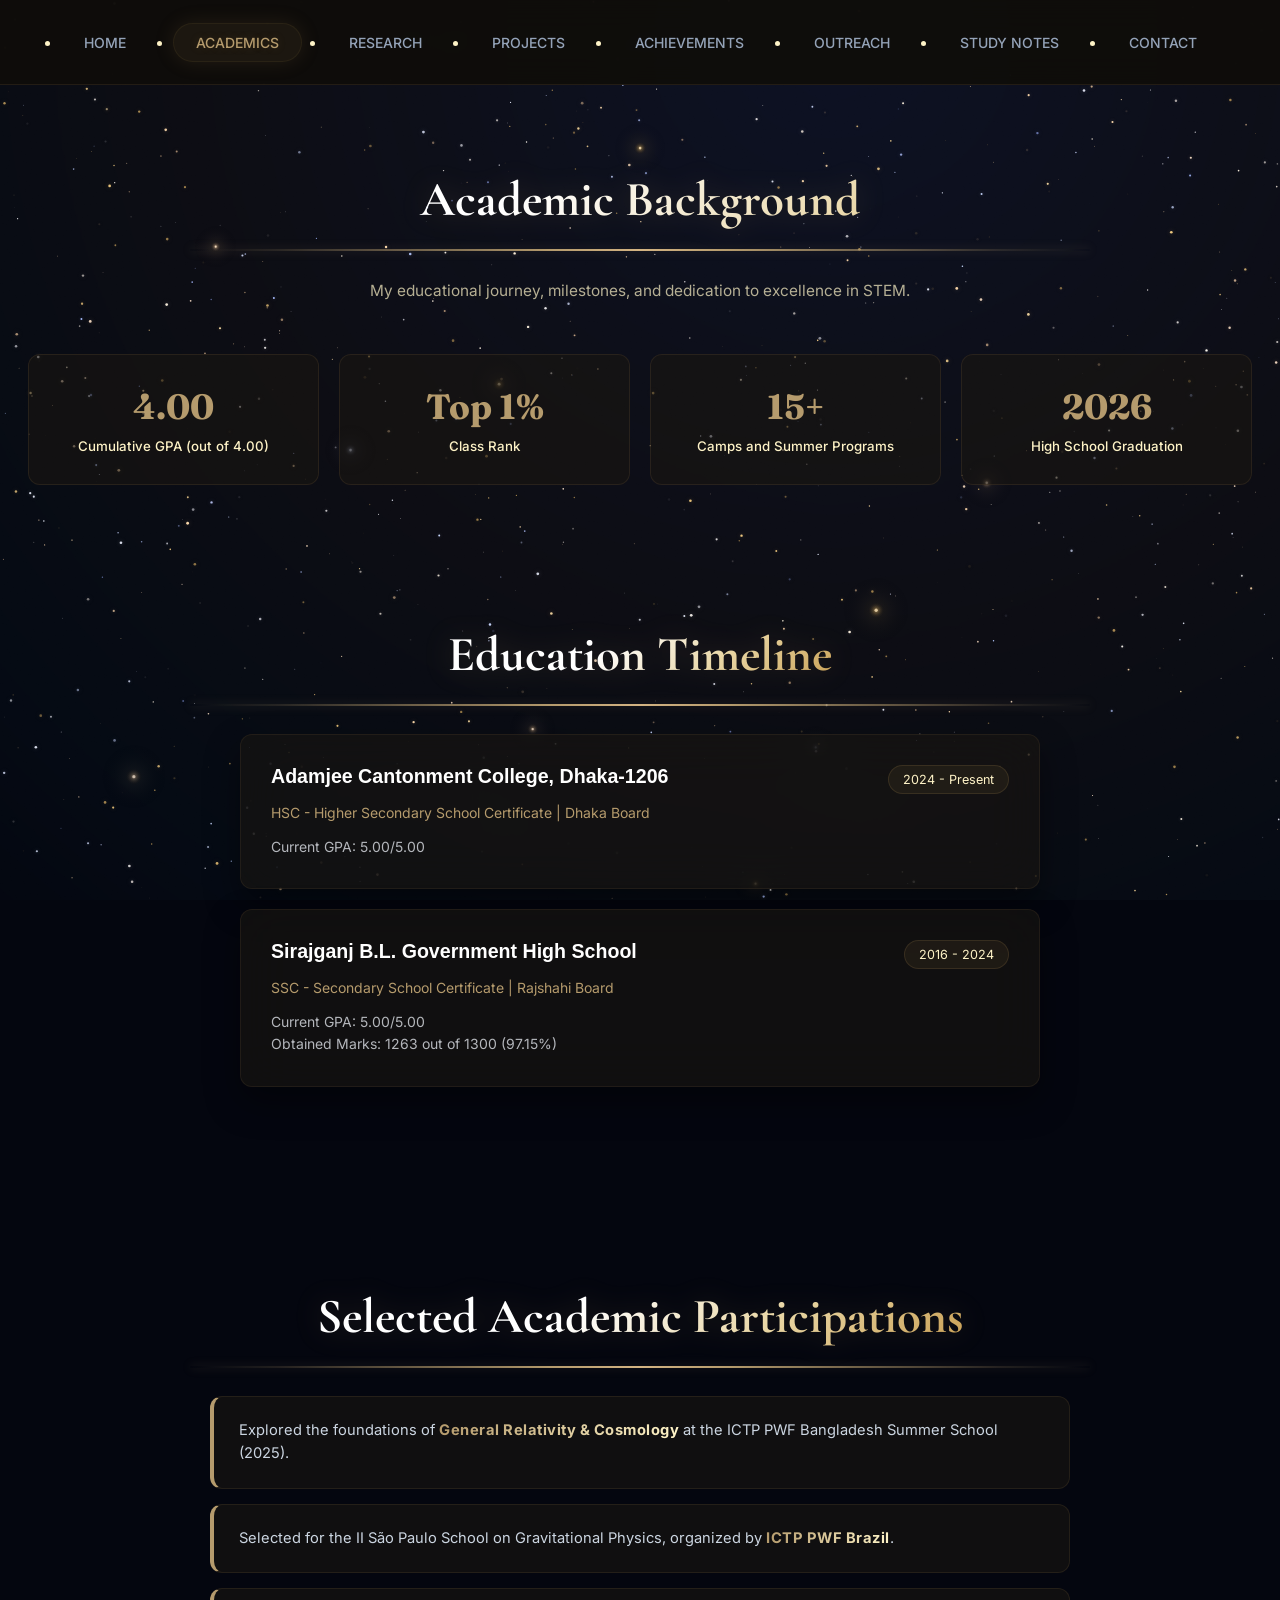
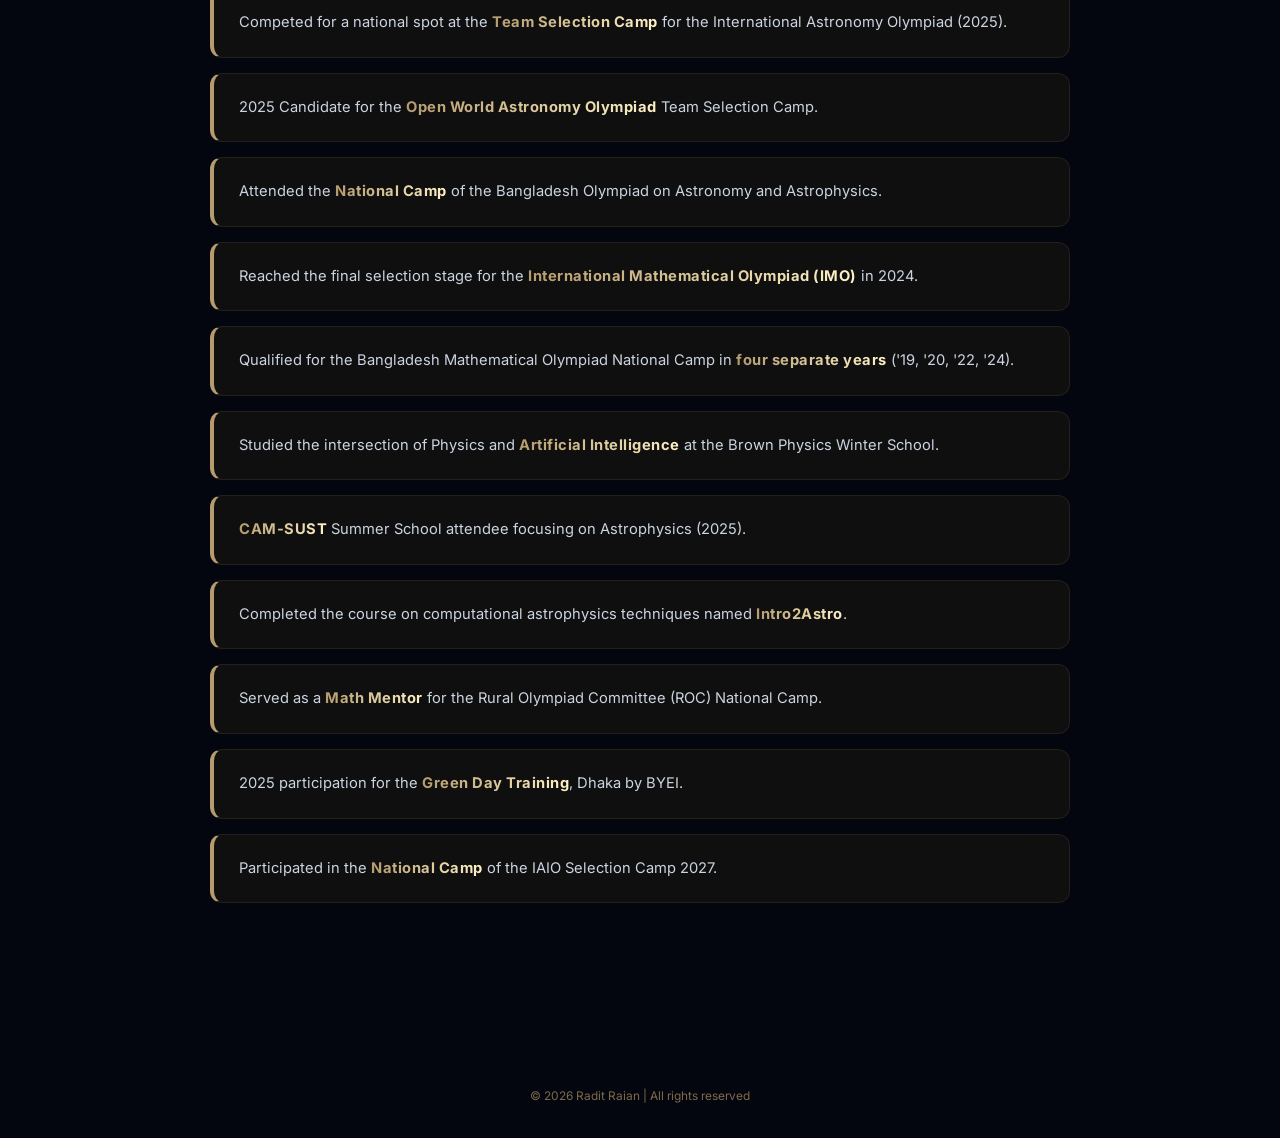
==== commit cad1020f: "Add participation details for National Camp 2027" ====
--- a/academics.html
+++ b/academics.html
@@ -190,6 +190,12 @@
           </p>
         </div>
 
+        <div class="part-card">
+          <p class="part-text">
+            Participated in the <span class="gradient-text">National Camp</span> of the IAIO Selection Camp 2027.
+          </p>
+        </div>
+
       </div>
     </section>
 
